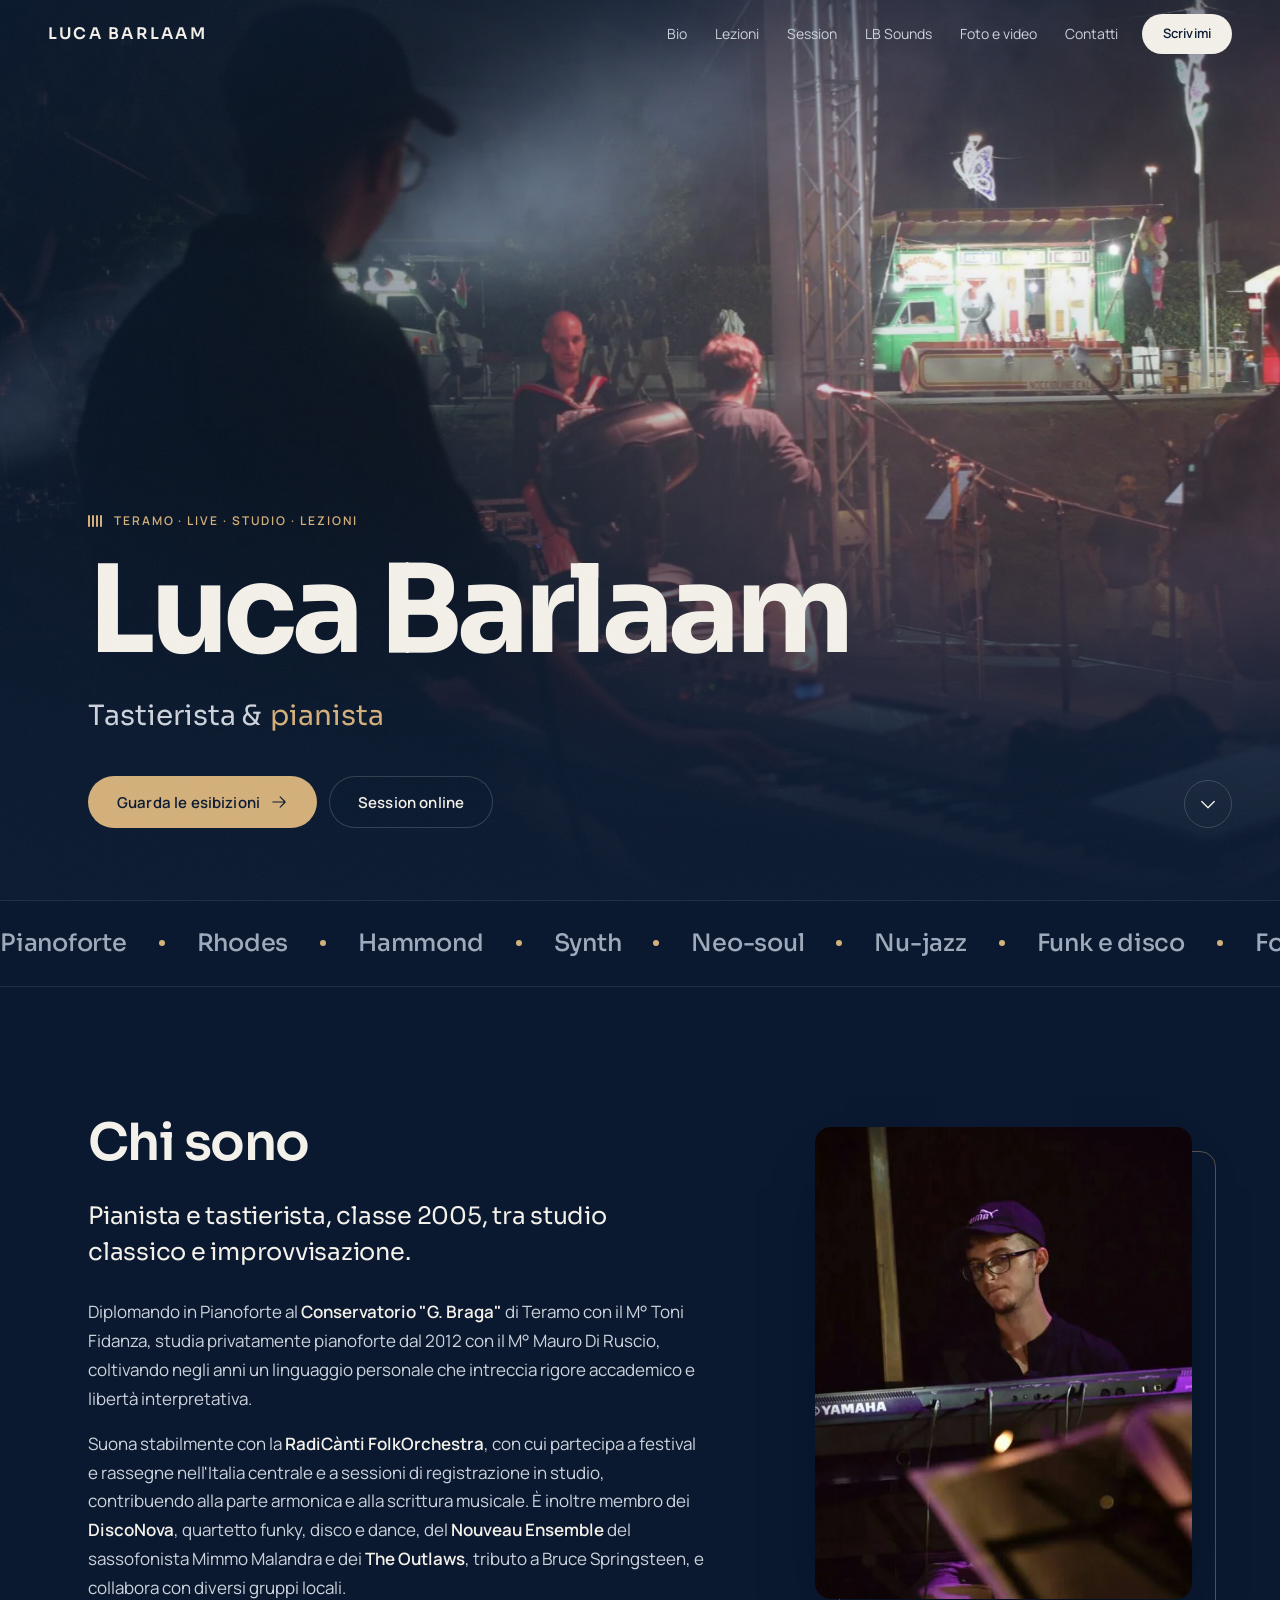
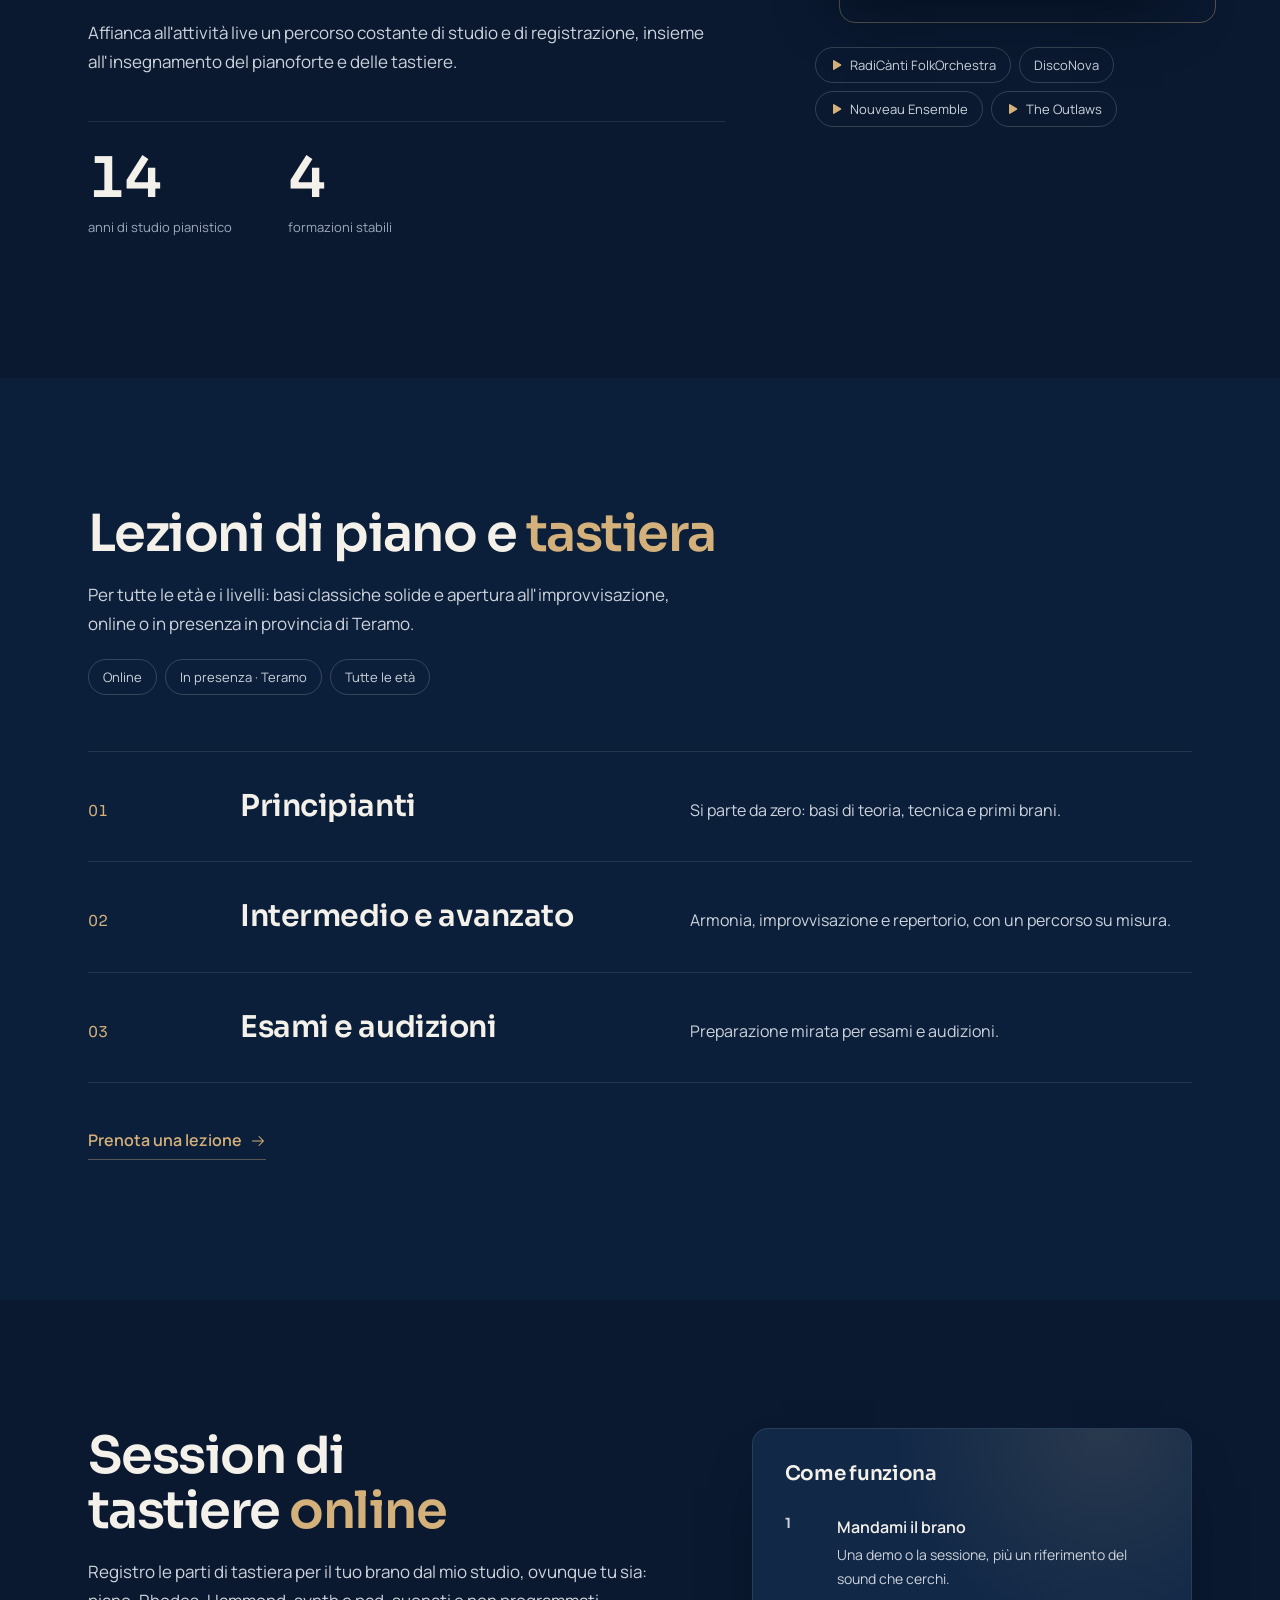
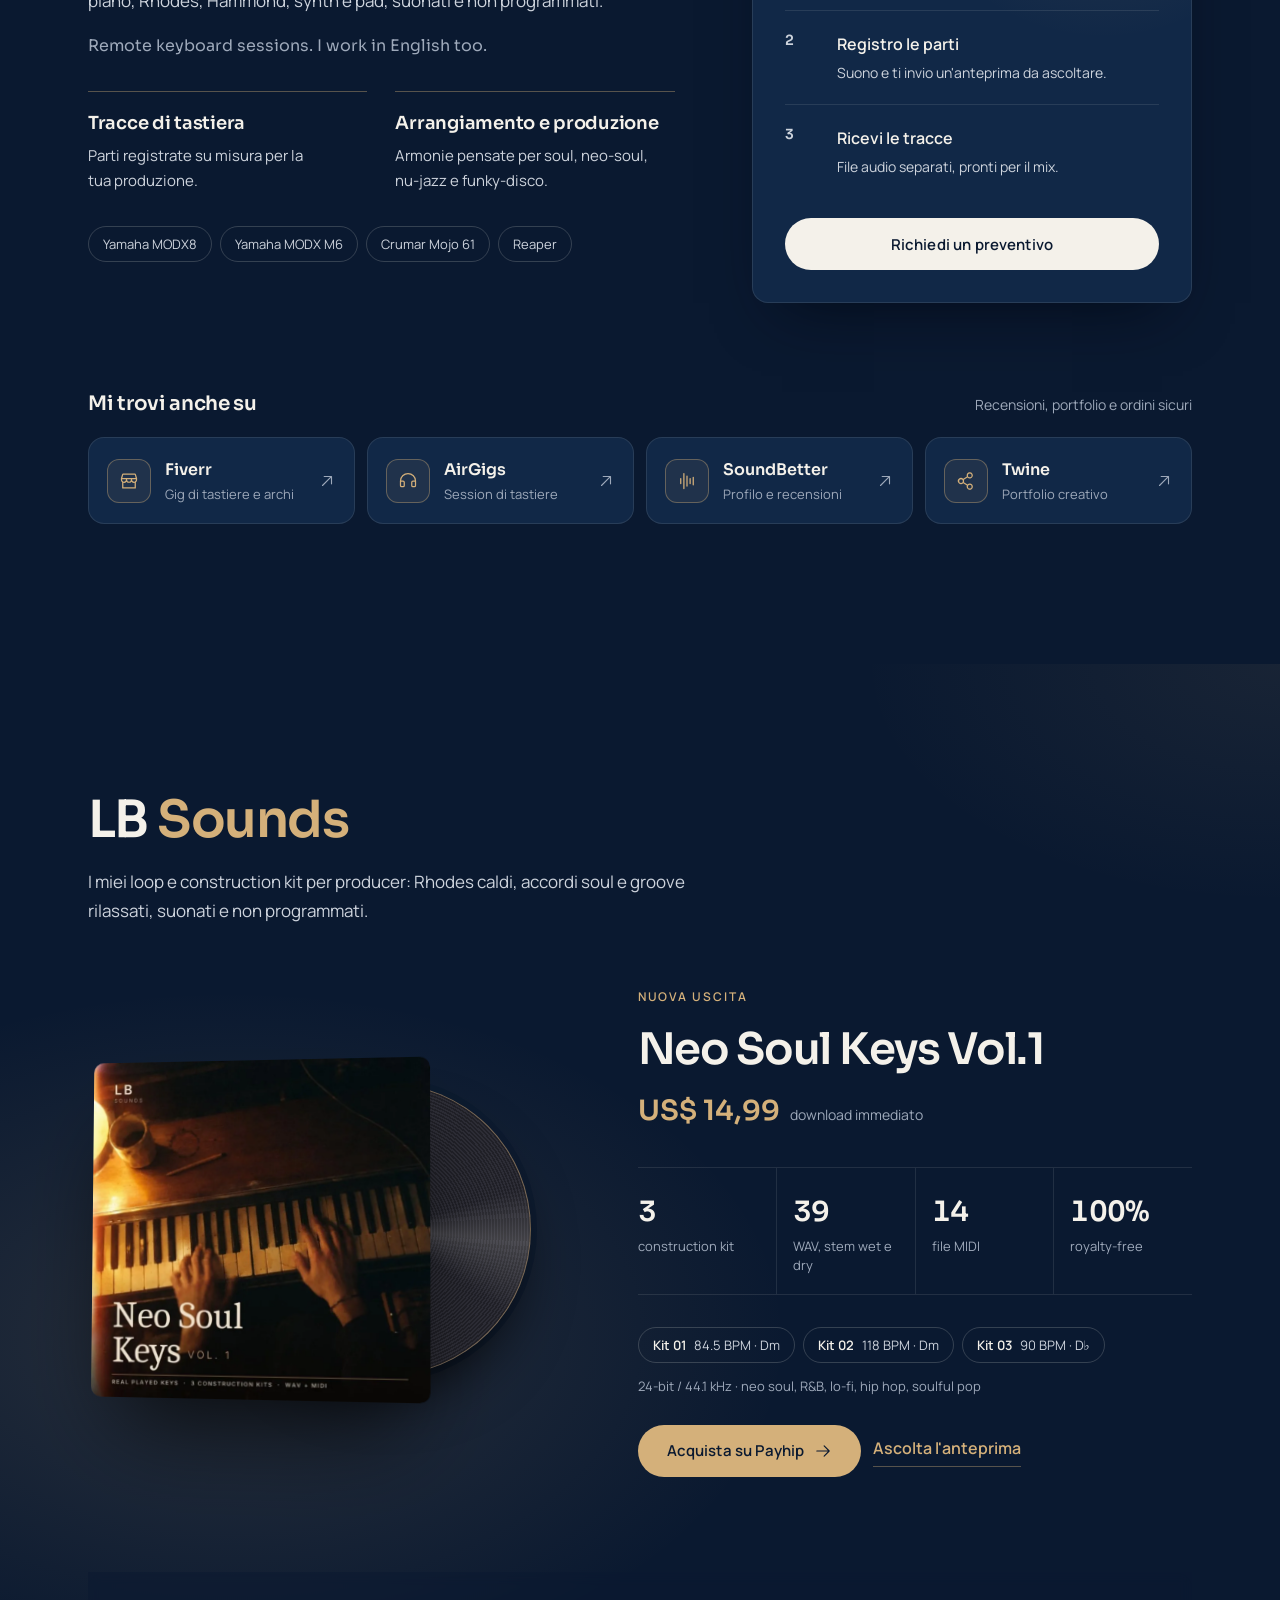
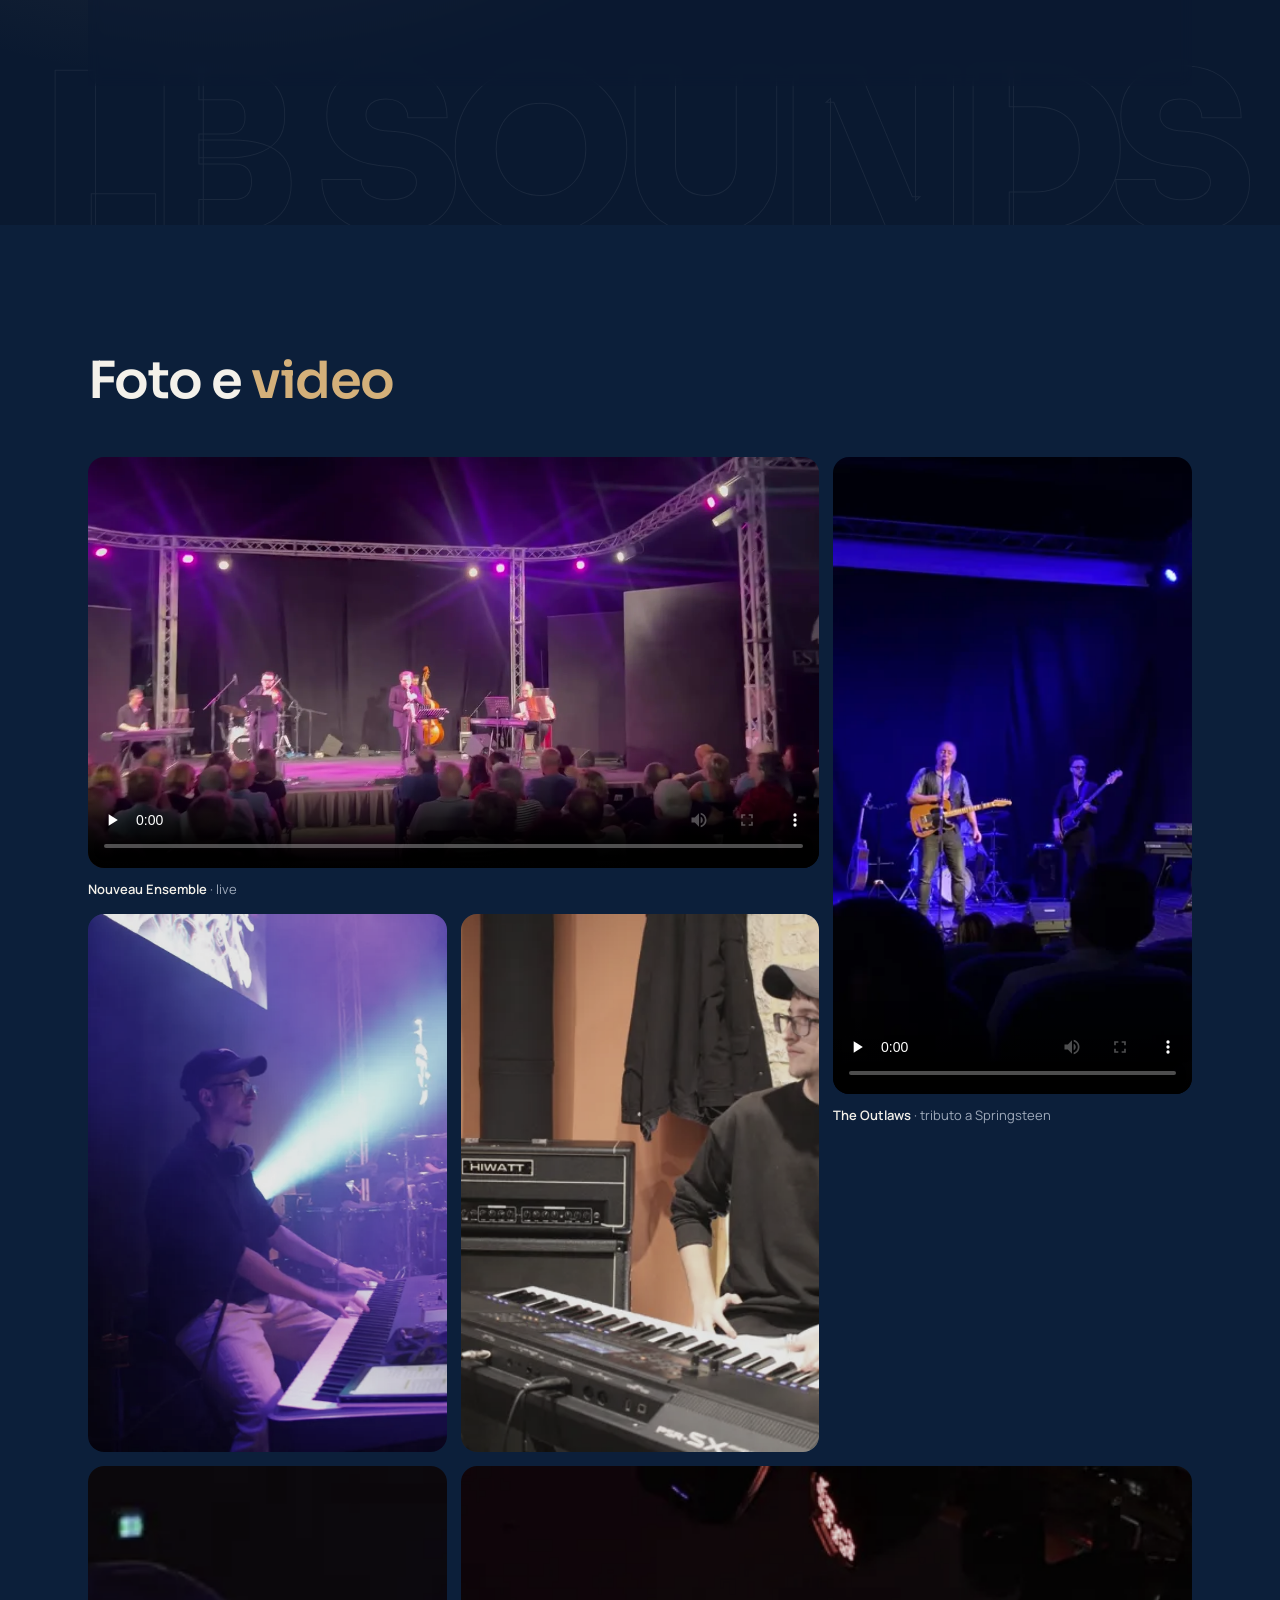
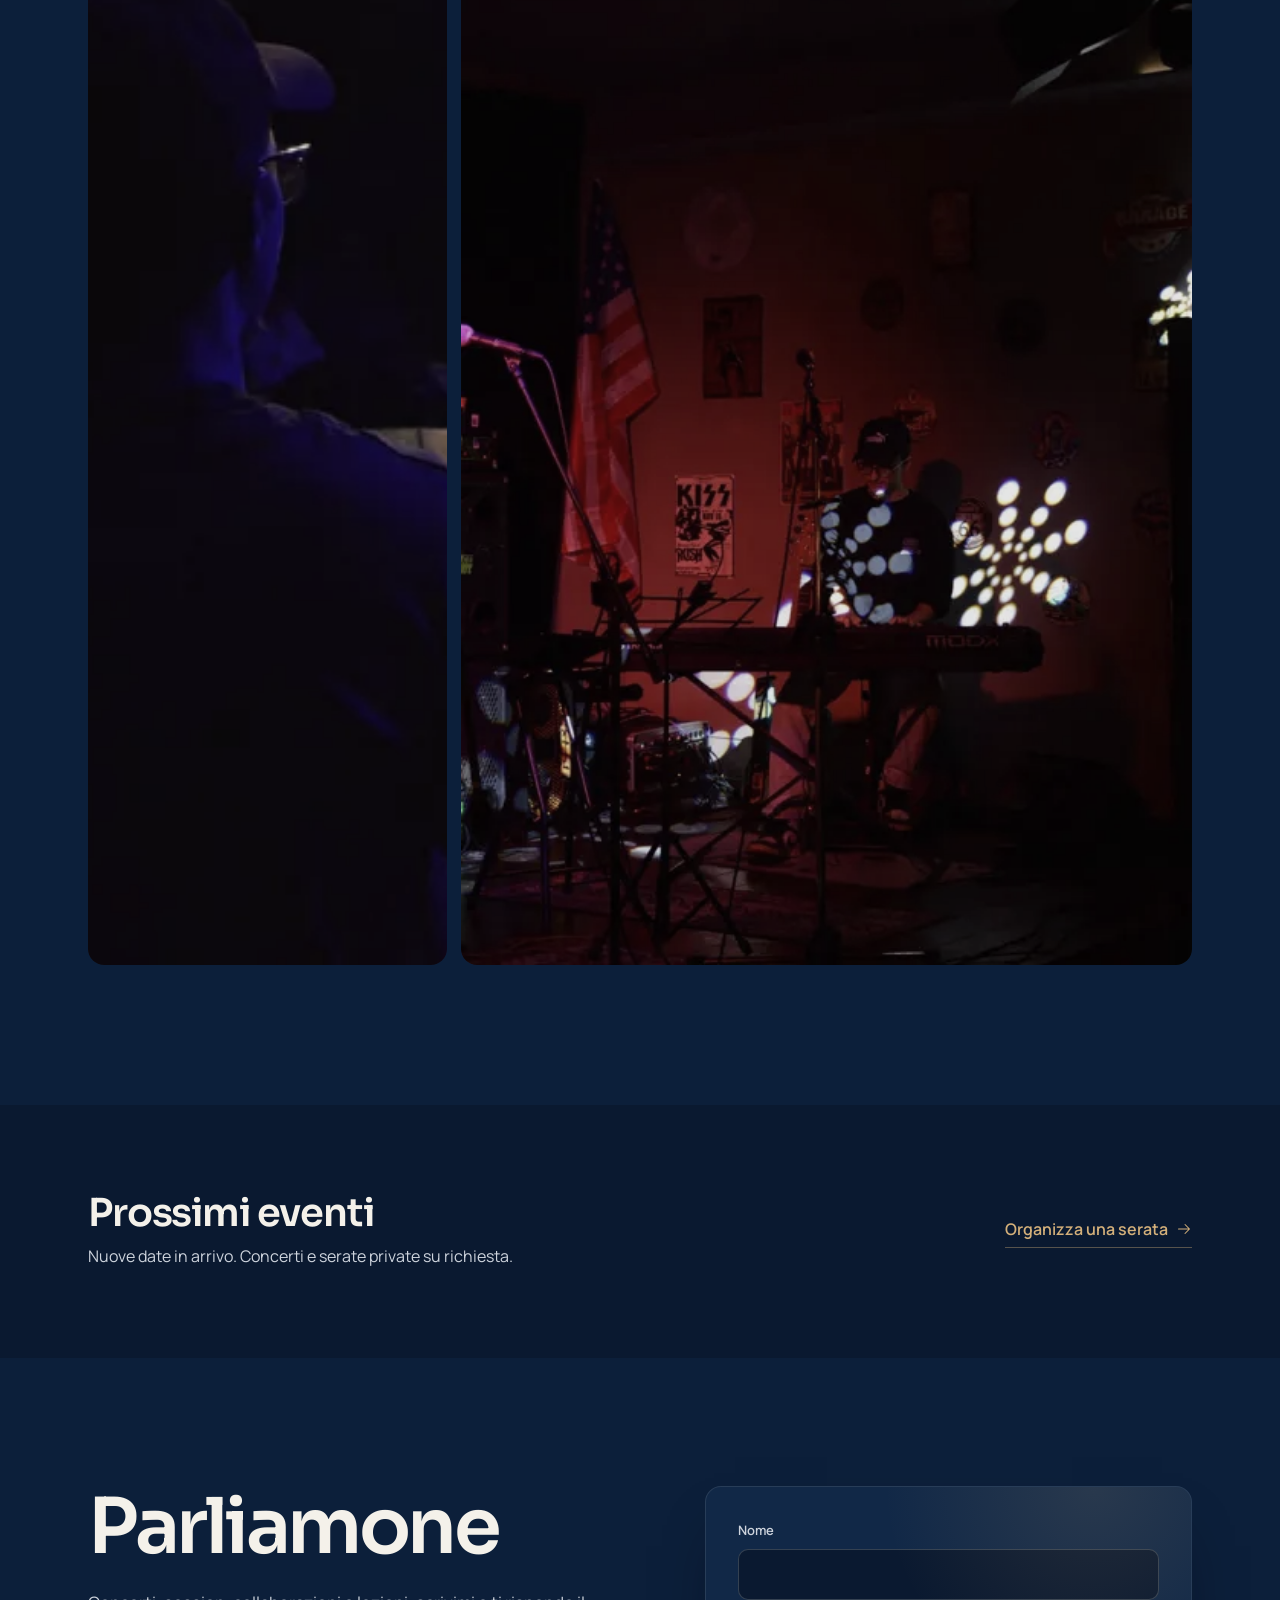
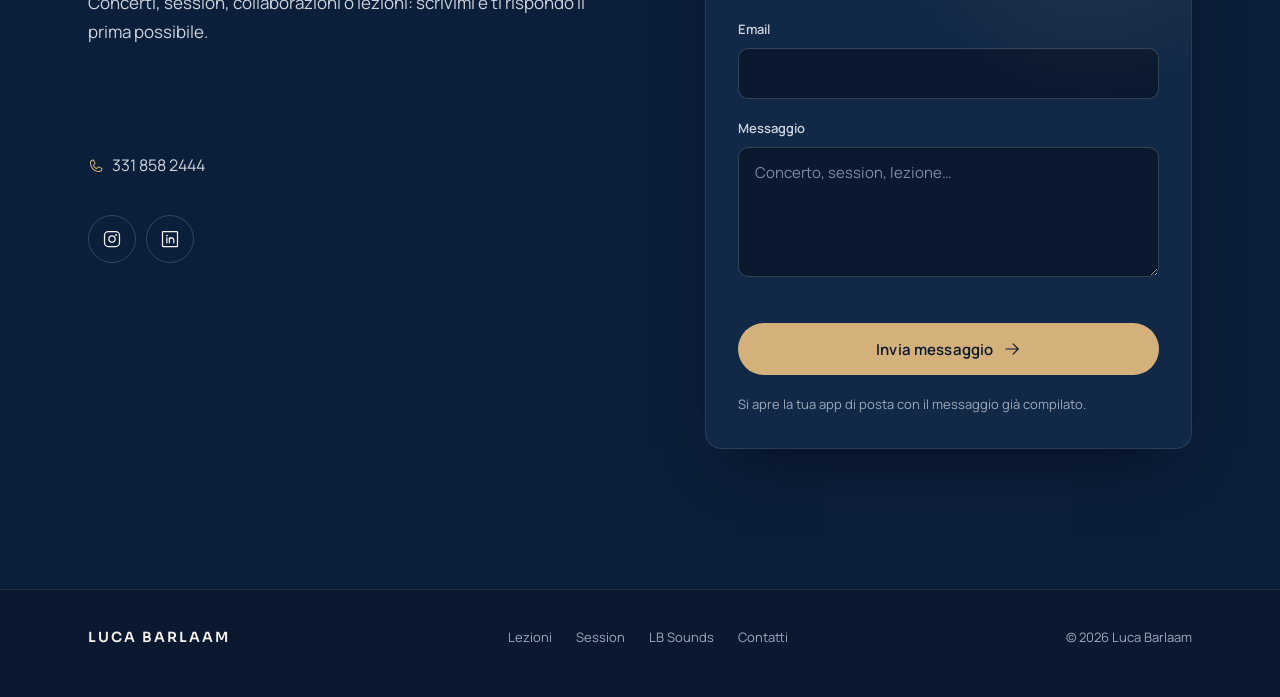
==== index.html @ 58addd54 "Sito personale: redesign, sezione LB Sounds, versione per GitHub Pages Co-Authored-By: Claude Opus 5" ====
<!doctype html>
<html lang="it">
<head>
<meta charset="utf-8">
<meta name="viewport" content="width=device-width,initial-scale=1,viewport-fit=cover">
<title>Luca Barlaam · Tastierista e pianista a Teramo</title>
<meta name="description" content="Luca Barlaam, pianista e tastierista di Teramo: concerti, session di tastiere online, lezioni di pianoforte e tastiera, loop e construction kit LB Sounds.">
<meta name="author" content="Luca Barlaam">
<meta property="og:type" content="website">
<meta property="og:locale" content="it_IT">
<meta property="og:title" content="Luca Barlaam · Tastierista e pianista">
<meta property="og:description" content="Live, studio, session online e lezioni di pianoforte. Teramo, Abruzzo.">
<meta property="og:image" content="assets/img/hero.jpg">
<meta name="twitter:card" content="summary_large_image">
<meta name="theme-color" content="#0A1930">
<link rel="icon" href="assets/favicon.svg" type="image/svg+xml">
<link rel="preload" href="assets/fonts/sora.woff2" as="font" type="font/woff2" crossorigin>
<link rel="preload" href="assets/fonts/manrope.woff2" as="font" type="font/woff2" crossorigin>
<link rel="preload" as="image" href="assets/img/hero-sm.webp" media="(max-width:640px)">
<link rel="preload" as="image" href="assets/img/hero.webp" media="(min-width:641px)">
<link rel="stylesheet" href="assets/style.css">
<script type="application/ld+json">
{"@context":"https://schema.org","@type":"Person","name":"Luca Barlaam","jobTitle":"Pianista e tastierista","image":"assets/img/ritratto.webp","email":"mailto:luca.barlaam5@gmail.com","telephone":"+39 331 858 2444",
"address":{"@type":"PostalAddress","addressLocality":"Teramo","addressRegion":"Abruzzo","addressCountry":"IT"},
"sameAs":["https://www.instagram.com/barlaam.luca/","https://www.linkedin.com/in/luca-barlaam-76335543a/","https://www.fiverr.com/lucabarlaam55","https://www.airgigs.com/user/lucabarlaam","https://soundbetter.com/profiles/729710-luca-barlaam","https://www.twine.net/LucaBarlaam","https://www.instagram.com/lbsoundsandproductions/","https://www.tiktok.com/@lb_soundsandproduction"]}
</script>
</head>
<body>
<svg width="0" height="0" style="position:absolute" aria-hidden="true"><symbol id="i-storefront" viewBox="0 0 256 256"><path d="M232,96a7.89,7.89,0,0,0-.3-2.2L217.35,43.6A16.07,16.07,0,0,0,202,32H54A16.07,16.07,0,0,0,38.65,43.6L24.31,93.8A7.89,7.89,0,0,0,24,96h0v16a40,40,0,0,0,16,32v72a8,8,0,0,0,8,8H208a8,8,0,0,0,8-8V144a40,40,0,0,0,16-32V96ZM54,48H202l11.42,40H42.61Zm50,56h48v8a24,24,0,0,1-48,0Zm-16,0v8a24,24,0,0,1-35.12,21.26,7.88,7.88,0,0,0-1.82-1.06A24,24,0,0,1,40,112v-8ZM200,208H56V151.2a40.57,40.57,0,0,0,8,.8,40,40,0,0,0,32-16,40,40,0,0,0,64,0,40,40,0,0,0,32,16,40.57,40.57,0,0,0,8-.8Zm4.93-75.8a8.08,8.08,0,0,0-1.8,1.05A24,24,0,0,1,168,112v-8h48v8A24,24,0,0,1,204.93,132.2Z"/></symbol><symbol id="i-headphones" viewBox="0 0 256 256"><path d="M201.89,54.66A103.43,103.43,0,0,0,128.79,24H128A104,104,0,0,0,24,128v56a24,24,0,0,0,24,24H64a24,24,0,0,0,24-24V144a24,24,0,0,0-24-24H40.36A88,88,0,0,1,128,40h.67a87.71,87.71,0,0,1,87,80H192a24,24,0,0,0-24,24v40a24,24,0,0,0,24,24h16a24,24,0,0,0,24-24V128A103.41,103.41,0,0,0,201.89,54.66ZM64,136a8,8,0,0,1,8,8v40a8,8,0,0,1-8,8H48a8,8,0,0,1-8-8V136Zm152,48a8,8,0,0,1-8,8H192a8,8,0,0,1-8-8V144a8,8,0,0,1,8-8h24Z"/></symbol><symbol id="i-waveform" viewBox="0 0 256 256"><path d="M56,96v64a8,8,0,0,1-16,0V96a8,8,0,0,1,16,0ZM88,24a8,8,0,0,0-8,8V224a8,8,0,0,0,16,0V32A8,8,0,0,0,88,24Zm40,32a8,8,0,0,0-8,8V192a8,8,0,0,0,16,0V64A8,8,0,0,0,128,56Zm40,32a8,8,0,0,0-8,8v64a8,8,0,0,0,16,0V96A8,8,0,0,0,168,88Zm40-16a8,8,0,0,0-8,8v96a8,8,0,0,0,16,0V80A8,8,0,0,0,208,72Z"/></symbol><symbol id="i-share-network" viewBox="0 0 256 256"><path d="M176,160a39.89,39.89,0,0,0-28.62,12.09l-46.1-29.63a39.8,39.8,0,0,0,0-28.92l46.1-29.63a40,40,0,1,0-8.66-13.45l-46.1,29.63a40,40,0,1,0,0,55.82l46.1,29.63A40,40,0,1,0,176,160Zm0-128a24,24,0,1,1-24,24A24,24,0,0,1,176,32ZM64,152a24,24,0,1,1,24-24A24,24,0,0,1,64,152Zm112,72a24,24,0,1,1,24-24A24,24,0,0,1,176,224Z"/></symbol><symbol id="i-instagram" viewBox="0 0 256 256"><path d="M128,80a48,48,0,1,0,48,48A48.05,48.05,0,0,0,128,80Zm0,80a32,32,0,1,1,32-32A32,32,0,0,1,128,160ZM176,24H80A56.06,56.06,0,0,0,24,80v96a56.06,56.06,0,0,0,56,56h96a56.06,56.06,0,0,0,56-56V80A56.06,56.06,0,0,0,176,24Zm40,152a40,40,0,0,1-40,40H80a40,40,0,0,1-40-40V80A40,40,0,0,1,80,40h96a40,40,0,0,1,40,40ZM192,76a12,12,0,1,1-12-12A12,12,0,0,1,192,76Z"/></symbol><symbol id="i-tiktok" viewBox="0 0 256 256"><path d="M224,72a48.05,48.05,0,0,1-48-48,8,8,0,0,0-8-8H128a8,8,0,0,0-8,8V156a20,20,0,1,1-28.57-18.08A8,8,0,0,0,96,130.69V88a8,8,0,0,0-9.4-7.88C50.91,86.48,24,119.1,24,156a76,76,0,0,0,152,0V116.29A103.25,103.25,0,0,0,224,128a8,8,0,0,0,8-8V80A8,8,0,0,0,224,72Zm-8,39.64a87.19,87.19,0,0,1-43.33-16.15A8,8,0,0,0,160,102v54a60,60,0,0,1-120,0c0-25.9,16.64-49.13,40-57.6v27.67A36,36,0,1,0,136,156V32h24.5A64.14,64.14,0,0,0,216,87.5Z"/></symbol><symbol id="i-linkedin" viewBox="0 0 256 256"><path d="M216,24H40A16,16,0,0,0,24,40V216a16,16,0,0,0,16,16H216a16,16,0,0,0,16-16V40A16,16,0,0,0,216,24Zm0,192H40V40H216V216ZM96,112v64a8,8,0,0,1-16,0V112a8,8,0,0,1,16,0Zm88,28v36a8,8,0,0,1-16,0V140a20,20,0,0,0-40,0v36a8,8,0,0,1-16,0V112a8,8,0,0,1,15.79-1.78A36,36,0,0,1,184,140ZM100,84A12,12,0,1,1,88,72,12,12,0,0,1,100,84Z"/></symbol><symbol id="i-play" viewBox="0 0 256 256"><path d="M240,128a15.74,15.74,0,0,1-7.6,13.51L88.32,229.65a16,16,0,0,1-16.2.3A15.86,15.86,0,0,1,64,216.13V39.87a15.86,15.86,0,0,1,8.12-13.82,16,16,0,0,1,16.2.3L232.4,114.49A15.74,15.74,0,0,1,240,128Z"/></symbol><symbol id="i-caret-down" viewBox="0 0 256 256"><path d="M213.66,101.66l-80,80a8,8,0,0,1-11.32,0l-80-80A8,8,0,0,1,53.66,90.34L128,164.69l74.34-74.35a8,8,0,0,1,11.32,11.32Z"/></symbol><symbol id="i-arrow-up-right" viewBox="0 0 256 256"><path d="M200,64V168a8,8,0,0,1-16,0V83.31L69.66,197.66a8,8,0,0,1-11.32-11.32L172.69,72H88a8,8,0,0,1,0-16H192A8,8,0,0,1,200,64Z"/></symbol><symbol id="i-arrow-right" viewBox="0 0 256 256"><path d="M221.66,133.66l-72,72a8,8,0,0,1-11.32-11.32L196.69,136H40a8,8,0,0,1,0-16H196.69L138.34,61.66a8,8,0,0,1,11.32-11.32l72,72A8,8,0,0,1,221.66,133.66Z"/></symbol><symbol id="i-x" viewBox="0 0 256 256"><path d="M205.66,194.34a8,8,0,0,1-11.32,11.32L128,139.31,61.66,205.66a8,8,0,0,1-11.32-11.32L116.69,128,50.34,61.66A8,8,0,0,1,61.66,50.34L128,116.69l66.34-66.35a8,8,0,0,1,11.32,11.32L139.31,128Z"/></symbol><symbol id="i-phone" viewBox="0 0 256 256"><path d="M222.37,158.46l-47.11-21.11-.13-.06a16,16,0,0,0-15.17,1.4,8.12,8.12,0,0,0-.75.56L134.87,160c-15.42-7.49-31.34-23.29-38.83-38.51l20.78-24.71c.2-.25.39-.5.57-.77a16,16,0,0,0,1.32-15.06l0-.12L97.54,33.64a16,16,0,0,0-16.62-9.52A56.26,56.26,0,0,0,32,80c0,79.4,64.6,144,144,144a56.26,56.26,0,0,0,55.88-48.92A16,16,0,0,0,222.37,158.46ZM176,208A128.14,128.14,0,0,1,48,80,40.2,40.2,0,0,1,82.87,40a.61.61,0,0,0,0,.12l21,47L83.2,111.86a6.13,6.13,0,0,0-.57.77,16,16,0,0,0-1,15.7c9.06,18.53,27.73,37.06,46.46,46.11a16,16,0,0,0,15.75-1.14,8.44,8.44,0,0,0,.74-.56L168.89,152l47,21.05h0s.08,0,.11,0A40.21,40.21,0,0,1,176,208Z"/></symbol></svg>
<a class="skip" href="#main">Vai al contenuto</a>

<header class="nav">
  <a href="#home" class="brand">LUCA BARLAAM</a>
  <nav class="nav-links" aria-label="Sezioni">
    <a class="navlink" href="#bio">Bio</a>
    <a class="navlink" href="#lezioni">Lezioni</a>
    <a class="navlink" href="#session">Session</a>
    <a class="navlink" href="#lbsounds">LB Sounds</a>
    <a class="navlink" href="#video">Foto e video</a>
    <a class="navlink" href="#contatti">Contatti</a>
  </nav>
  <a class="btn btn-light btn-sm" href="#contatti">Scrivimi</a>
  <div class="progress" aria-hidden="true"></div>
</header>

<main id="main">
<section id="home" class="hero" aria-label="Presentazione">
  <div class="hero-bg" role="img" aria-label="Luca Barlaam alle tastiere sul palco"></div>
  <div class="hero-inner">
    <div class="label fade-up" style="animation-delay:.1s"><span class="eq" aria-hidden="true"><i></i><i></i><i></i><i></i></span>Teramo · Live · Studio · Lezioni</div>
    <h1>Luca Barlaam</h1>
    <p class="role fade-up" style="animation-delay:.9s"><span>Tastierista &amp;</span><span class="word" data-words='["pianista","producer","session player","insegnante"]'>pianista</span></p>
    <div class="hero-btns fade-up" style="animation-delay:1.1s">
      <a class="btn btn-gold" href="#video">Guarda le esibizioni <svg class="ic" aria-hidden="true"><use href="#i-arrow-right"/></svg></a>
      <a class="btn btn-ghost" href="#session">Session online</a>
    </div>
  </div>
  <a href="#bio" class="scroll-cue" aria-label="Scorri alla biografia"><svg class="ic" aria-hidden="true"><use href="#i-caret-down"/></svg></a>
</section>

<div class="marquee" aria-hidden="true"><div class="marquee-track">
  <span>Pianoforte</span><span>Rhodes</span><span>Hammond</span><span>Synth</span><span>Neo-soul</span><span>Nu-jazz</span><span>Funk e disco</span><span>Folk</span><span>Live</span><span>Studio</span>
  <span>Pianoforte</span><span>Rhodes</span><span>Hammond</span><span>Synth</span><span>Neo-soul</span><span>Nu-jazz</span><span>Funk e disco</span><span>Folk</span><span>Live</span><span>Studio</span>
</div></div>

<section id="bio">
  <div class="wrap bio">
    <div>
      <h2 class="reveal">Chi sono</h2>
      <p class="bio-quote reveal">Pianista e tastierista, classe 2005, tra studio classico e improvvisazione.</p>
      <p class="lead reveal">Diplomando in Pianoforte al <strong>Conservatorio "G. Braga"</strong> di Teramo con il M° Toni Fidanza, studia privatamente pianoforte dal 2012 con il M° Mauro Di Ruscio, coltivando negli anni un linguaggio personale che intreccia rigore accademico e libertà interpretativa.</p>
      <p class="lead reveal">Suona stabilmente con la <strong>RadiCànti FolkOrchestra</strong>, con cui partecipa a festival e rassegne nell'Italia centrale e a sessioni di registrazione in studio, contribuendo alla parte armonica e alla scrittura musicale. È inoltre membro dei <strong>DiscoNova</strong>, quartetto funky, disco e dance, del <strong>Nouveau Ensemble</strong> del sassofonista Mimmo Malandra e dei <strong>The Outlaws</strong>, tributo a Bruce Springsteen, e collabora con diversi gruppi locali.</p>
      <p class="lead reveal">Affianca all'attività live un percorso costante di studio e di registrazione, insieme all'insegnamento del pianoforte e delle tastiere.</p>
      <div class="stats reveal">
        <div><div class="stat-num" data-count="14">14</div><div class="stat-label">anni di studio pianistico</div></div>
        <div><div class="stat-num" data-count="4">4</div><div class="stat-label">formazioni stabili</div></div>
      </div>
    </div>
    <div>
      <div class="portrait-wrap reveal zoom"><div class="portrait"><img loading="lazy" src="assets/img/ritratto.webp" alt="Luca Barlaam, pianista e tastierista di Teramo, ritratto alla tastiera Yamaha" width="666" height="999"></div></div>
      <div class="bands reveal" style="--d:.15s">
        <a class="chip" href="https://youtu.be/ISTFkZX7iXk" target="_blank" rel="noopener" aria-label="RadiCànti FolkOrchestra: videoclip di Addije Amore su YouTube"><svg class="ic" aria-hidden="true"><use href="#i-play"/></svg>RadiCànti FolkOrchestra</a>
        <span class="chip">DiscoNova</span>
        <a class="chip" href="#video"><svg class="ic" aria-hidden="true"><use href="#i-play"/></svg>Nouveau Ensemble</a>
        <a class="chip" href="#video"><svg class="ic" aria-hidden="true"><use href="#i-play"/></svg>The Outlaws</a>
      </div>
    </div>
  </div>
</section>

<section id="lezioni" class="tone-2">
  <div class="wrap">
    <div class="lessons-head">
      <h2 class="reveal">Lezioni di piano e <em>tastiera</em></h2>
      <p class="lead reveal">Per tutte le età e i livelli: basi classiche solide e apertura all'improvvisazione, online o in presenza in provincia di Teramo.</p>
      <div class="chips reveal"><span class="chip">Online</span><span class="chip">In presenza · Teramo</span><span class="chip">Tutte le età</span></div>
    </div>
    <div class="rows">
      <div class="row reveal"><span class="row-num">01</span><h3>Principianti</h3><p>Si parte da zero: basi di teoria, tecnica e primi brani.</p></div>
      <div class="row reveal" style="--d:.08s"><span class="row-num">02</span><h3>Intermedio e avanzato</h3><p>Armonia, improvvisazione e repertorio, con un percorso su misura.</p></div>
      <div class="row reveal" style="--d:.16s"><span class="row-num">03</span><h3>Esami e audizioni</h3><p>Preparazione mirata per esami e audizioni.</p></div>
    </div>
    <div class="lessons-cta reveal"><a class="textlink" href="#contatti">Prenota una lezione <svg class="ic" aria-hidden="true"><use href="#i-arrow-right"/></svg></a></div>
  </div>
</section>

<section id="session">
  <div class="wrap">
    <div class="session">
      <div>
        <h2 class="reveal">Session di tastiere <em>online</em></h2>
        <p class="lead reveal">Registro le parti di tastiera per il tuo brano dal mio studio, ovunque tu sia: piano, Rhodes, Hammond, synth e pad, suonati e non programmati.</p>
        <p class="en reveal">Remote keyboard sessions. I work in English too.</p>
        <div class="skills">
          <div class="reveal"><h3>Tracce di tastiera</h3><p>Parti registrate su misura per la tua produzione.</p></div>
          <div class="reveal" style="--d:.1s"><h3>Arrangiamento e produzione</h3><p>Armonie pensate per soul, neo-soul, nu-jazz e funky-disco.</p></div>
        </div>
        <div class="chips reveal"><span class="chip">Yamaha MODX8</span><span class="chip">Yamaha MODX M6</span><span class="chip">Crumar Mojo 61</span><span class="chip">Reaper</span></div>
      </div>
      <div class="panel reveal" style="--d:.12s">
        <h3>Come funziona</h3>
        <div class="step"><span class="step-num">1</span><div><b>Mandami il brano</b><span>Una demo o la sessione, più un riferimento del sound che cerchi.</span></div></div>
        <div class="step"><span class="step-num">2</span><div><b>Registro le parti</b><span>Suono e ti invio un'anteprima da ascoltare.</span></div></div>
        <div class="step"><span class="step-num">3</span><div><b>Ricevi le tracce</b><span>File audio separati, pronti per il mix.</span></div></div>
        <a class="btn btn-light" href="#contatti">Richiedi un preventivo</a>
      </div>
    </div>
    <div class="platforms-head"><h3>Mi trovi anche su</h3><span class="muted" style="font-size:14px">Recensioni, portfolio e ordini sicuri</span></div>
    <div class="platforms">
      <a class="platform reveal" href="https://www.fiverr.com/lucabarlaam55" target="_blank" rel="noopener"><span class="platform-icon"><svg class="ic" aria-hidden="true"><use href="#i-storefront"/></svg></span><span><span class="platform-name">Fiverr</span><span class="platform-sub">Gig di tastiere e archi</span></span><svg class="ic go" aria-hidden="true"><use href="#i-arrow-up-right"/></svg></a>
      <a class="platform reveal" style="--d:.06s" href="https://www.airgigs.com/user/lucabarlaam" target="_blank" rel="noopener"><span class="platform-icon"><svg class="ic" aria-hidden="true"><use href="#i-headphones"/></svg></span><span><span class="platform-name">AirGigs</span><span class="platform-sub">Session di tastiere</span></span><svg class="ic go" aria-hidden="true"><use href="#i-arrow-up-right"/></svg></a>
      <a class="platform reveal" style="--d:.12s" href="https://soundbetter.com/profiles/729710-luca-barlaam" target="_blank" rel="noopener"><span class="platform-icon"><svg class="ic" aria-hidden="true"><use href="#i-waveform"/></svg></span><span><span class="platform-name">SoundBetter</span><span class="platform-sub">Profilo e recensioni</span></span><svg class="ic go" aria-hidden="true"><use href="#i-arrow-up-right"/></svg></a>
      <a class="platform reveal" style="--d:.18s" href="https://www.twine.net/LucaBarlaam" target="_blank" rel="noopener"><span class="platform-icon"><svg class="ic" aria-hidden="true"><use href="#i-share-network"/></svg></span><span><span class="platform-name">Twine</span><span class="platform-sub">Portfolio creativo</span></span><svg class="ic go" aria-hidden="true"><use href="#i-arrow-up-right"/></svg></a>
    </div>
  </div>
</section>

<section id="lbsounds" class="lbs">
  <div class="lbs-word" aria-hidden="true">LB SOUNDS</div>
  <div class="wrap" style="position:relative">
    <h2 class="reveal">LB <em>Sounds</em></h2>
    <p class="lead reveal" style="margin-top:20px">I miei loop e construction kit per producer: Rhodes caldi, accordi soul e groove rilassati, suonati e non programmati.</p>
    <div class="product">
      <div class="cover-wrap reveal zoom">
        <div class="vinyl" aria-hidden="true"></div>
        <a class="cover" href="https://payhip.com/b/2KjFE" target="_blank" rel="noopener" aria-label="LB - Neo Soul Keys Vol.1 su Payhip"><img src="assets/img/neo-soul-keys-vol1.webp" width="900" height="900" alt="Copertina di LB - Neo Soul Keys Vol.1: mani su un pianoforte a luce calda" loading="lazy" decoding="async"></a>
      </div>
      <div class="reveal" style="--d:.15s">
        <span class="label">Nuova uscita</span>
        <h3>Neo Soul Keys Vol.1</h3>
        <div class="price">US$ 14,99 <small>download immediato</small></div>
        <div class="facts">
          <div><b>3</b><span>construction kit</span></div>
          <div><b>39</b><span>WAV, stem wet e dry</span></div>
          <div><b>14</b><span>file MIDI</span></div>
          <div><b>100%</b><span>royalty-free</span></div>
        </div>
        <div class="kits"><span class="chip"><b>Kit 01</b> 84.5 BPM · Dm</span><span class="chip"><b>Kit 02</b> 118 BPM · Dm</span><span class="chip"><b>Kit 03</b> 90 BPM · D♭</span></div>
        <p class="fine">24-bit / 44.1 kHz · neo soul, R&amp;B, lo-fi, hip hop, soulful pop</p>
        <div class="hero-btns">
          <a class="btn btn-gold" href="https://payhip.com/b/2KjFE" target="_blank" rel="noopener">Acquista su Payhip <svg class="ic" aria-hidden="true"><use href="#i-arrow-right"/></svg></a>
          <a class="textlink" style="align-self:center" href="https://payhip.com/b/2KjFE" target="_blank" rel="noopener">Ascolta l'anteprima</a>
        </div>
      </div>
    </div>
    <div class="coming reveal">
      <div><h3>In arrivo: sound pack per Yamaha MODX</h3><p>Nuovi loop, beat e suoni. Seguimi per non perdere le uscite.</p></div>
      <div class="socials">
        <a class="social" href="https://www.instagram.com/lbsoundsandproductions/" target="_blank" rel="noopener" aria-label="LB Sounds su Instagram"><svg class="ic" aria-hidden="true"><use href="#i-instagram"/></svg></a>
        <a class="social" href="https://www.tiktok.com/@lb_soundsandproduction" target="_blank" rel="noopener" aria-label="LB Sounds su TikTok"><svg class="ic" aria-hidden="true"><use href="#i-tiktok"/></svg></a>
      </div>
    </div>
  </div>
</section>

<section id="video" class="tone-2 media">
  <div class="wrap">
    <h2 class="reveal">Foto e <em>video</em></h2>
    <div class="mosaic">
      <figure class="video-card m-video reveal"><video controls playsinline preload="none" poster="assets/img/poster-nouveau.webp" style="aspect-ratio:16/9" aria-label="Luca Barlaam alle tastiere con il Nouveau Ensemble, live"><source src="assets/video/nouveau-ensemble.mp4" type="video/mp4"></video><figcaption><strong>Nouveau Ensemble</strong> · live</figcaption></figure>
      <figure class="video-card m-vert reveal" style="--d:.1s"><video controls playsinline preload="none" poster="assets/img/poster-outlaws.webp" aria-label="Luca Barlaam con The Outlaws, tributo a Bruce Springsteen, live"><source src="assets/video/the-outlaws.mp4" type="video/mp4"></video><figcaption><strong>The Outlaws</strong> · tributo a Springsteen</figcaption></figure>
      <div class="m-photo reveal zoom"><button class="gallery-item" aria-label="Ingrandisci: concerto live"><img loading="lazy" decoding="async" src="assets/img/live-1-sm.webp" data-full="assets/img/live-1.webp" alt="Luca Barlaam alle tastiere durante un concerto live"></button></div>
      <div class="m-photo reveal zoom" style="--d:.08s"><button class="gallery-item" aria-label="Ingrandisci: sala prove"><img loading="lazy" decoding="async" src="assets/img/sala-prove-sm.webp" data-full="assets/img/sala-prove.webp" alt="Luca Barlaam, tastierista, in sala prove"></button></div>
      <div class="m-photo reveal zoom"><button class="gallery-item" aria-label="Ingrandisci: sul palco"><img loading="lazy" decoding="async" src="assets/img/live-2-sm.webp" data-full="assets/img/live-2.webp" alt="Luca Barlaam sul palco alle tastiere, visto dal pubblico"></button></div>
      <div class="m-photo wide reveal zoom" style="--d:.08s"><button class="gallery-item" aria-label="Ingrandisci: concerto all'aperto"><img loading="lazy" decoding="async" src="assets/img/live-aperto-sm.webp" data-full="assets/img/live-aperto.webp" alt="Luca Barlaam alle tastiere durante un concerto all'aperto" style="object-position:center 30%"></button></div>
    </div>
  </div>
</section>

<section id="eventi">
  <div class="wrap events">
    <div class="reveal"><h2>Prossimi eventi</h2><p>Nuove date in arrivo. Concerti e serate private su richiesta.</p></div>
    <a class="textlink reveal" href="#contatti">Organizza una serata <svg class="ic" aria-hidden="true"><use href="#i-arrow-right"/></svg></a>
  </div>
</section>

<section id="contatti" class="tone-2">
  <div class="wrap contact">
    <div>
      <h2 class="reveal">Parliamone</h2>
      <p class="lead reveal">Concerti, session, collaborazioni o lezioni: scrivimi e ti rispondo il prima possibile.</p>
      <a href="mailto:luca.barlaam5@gmail.com" class="mail reveal">luca.barlaam5@gmail.com</a><br>
      <a href="tel:+393318582444" class="tel"><svg class="ic" aria-hidden="true"><use href="#i-phone"/></svg>331 858 2444</a>
      <div class="socials">
        <a class="social" href="https://www.instagram.com/barlaam.luca/" target="_blank" rel="noopener" aria-label="Instagram di Luca Barlaam"><svg class="ic" aria-hidden="true"><use href="#i-instagram"/></svg></a>
        <a class="social" href="https://www.linkedin.com/in/luca-barlaam-76335543a/" target="_blank" rel="noopener" aria-label="LinkedIn di Luca Barlaam"><svg class="ic" aria-hidden="true"><use href="#i-linkedin"/></svg></a>
      </div>
    </div>
    <div class="panel reveal" style="--d:.12s">
      <form id="contact-form" novalidate>
        <div class="field"><label for="f-name">Nome</label><input id="f-name" name="nome" type="text" autocomplete="name" required><p class="err">Scrivi il tuo nome.</p></div>
        <div class="field"><label for="f-email">Email</label><input id="f-email" name="email" type="email" autocomplete="email" required><p class="err">Inserisci un'email valida.</p></div>
        <div class="field"><label for="f-msg">Messaggio</label><textarea id="f-msg" name="messaggio" rows="4" placeholder="Concerto, session, lezione…" required></textarea><p class="err">Scrivi due righe sul progetto.</p></div>
        <button type="submit" class="btn btn-gold">Invia messaggio <svg class="ic" aria-hidden="true"><use href="#i-arrow-right"/></svg></button>
        <p class="form-note">Si apre la tua app di posta con il messaggio già compilato.</p>
      </form>
    </div>
  </div>
</section>
</main>

<footer>
  <div class="wrap">
    <span class="brand" style="font-size:14px;color:var(--text)">LUCA BARLAAM</span>
    <nav aria-label="Link in fondo pagina"><a href="#lezioni">Lezioni</a><a href="#session">Session</a><a href="#lbsounds">LB Sounds</a><a href="#contatti">Contatti</a></nav>
    <span>© 2026 Luca Barlaam</span>
  </div>
</footer>

<div class="lightbox" role="dialog" aria-modal="true" aria-label="Foto ingrandita"><button type="button" aria-label="Chiudi"><svg class="ic" aria-hidden="true"><use href="#i-x"/></svg></button><img src="" alt=""></div>
<script src="assets/main.js"></script>
</body>
</html>
---- assets/style.css ----
/* Design read: portfolio di un musicista (band, producer, allievi), linguaggio notturno da jazz club,
   redesign "preserve": blu notte + un solo accento oro, Sora + Manrope. VARIANCE 7 / MOTION 6 / DENSITY 3. */

@font-face{font-family:'Sora';src:url(fonts/sora.woff2) format('woff2');font-weight:100 800;font-display:swap}
@font-face{font-family:'Manrope';src:url(fonts/manrope.woff2) format('woff2');font-weight:200 800;font-display:swap}

:root{
  --bg:#0A1930;--bg-2:#0C1F3A;--surface:#112847;--surface-2:#163257;
  --line:rgba(244,241,234,.10);--line-2:rgba(244,241,234,.18);
  --text:#F4F1EA;--text-2:#CDD3DC;--text-3:#9EA9BA;
  --gold:#D4B07A;--gold-2:#E4C99C;--gold-line:rgba(212,176,122,.38);--gold-wash:rgba(212,176,122,.08);
  --shadow:0 30px 60px -30px rgba(2,8,20,.85);
  --r-sm:10px;--r:16px;--ease:cubic-bezier(.16,1,.3,1);
  --z-nav:50;--z-overlay:90;--z-modal:100;
}
*{box-sizing:border-box}
html{scroll-behavior:smooth;-webkit-tap-highlight-color:transparent;background:var(--bg)}
body{margin:0;background:var(--bg);color:var(--text);font-family:'Manrope',system-ui,sans-serif;font-size:16px;line-height:1.7;overflow-x:hidden;-webkit-font-smoothing:antialiased}
img,video,svg{display:block;max-width:100%}
a{color:inherit;text-decoration:none}
h1,h2,h3{font-family:'Sora',system-ui,sans-serif;margin:0;text-wrap:balance}
h2{font-size:clamp(32px,4vw,52px);font-weight:600;letter-spacing:-.03em;line-height:1.08}
h2 em,h1 em{font-style:normal;color:var(--gold)}
h3{font-weight:600;letter-spacing:-.015em;line-height:1.25}
p{margin:0;text-wrap:pretty}
::selection{background:var(--gold);color:var(--bg)}
:focus-visible{outline:2px solid var(--gold);outline-offset:3px;border-radius:6px}
.ic{width:20px;height:20px;flex-shrink:0;fill:currentColor}
.skip{position:absolute;left:16px;top:-60px;z-index:200;background:var(--gold);color:var(--bg);padding:10px 16px;border-radius:999px;font-weight:600;transition:top .2s}
.skip:focus{top:12px}

/* grana leggera su tutto: toglie la piattezza del digitale */
body::after{content:"";position:fixed;inset:0;z-index:var(--z-overlay);pointer-events:none;opacity:.05;
  background-image:url("data:image/svg+xml,%3Csvg xmlns='http://www.w3.org/2000/svg' width='180' height='180'%3E%3Cfilter id='n'%3E%3CfeTurbulence type='fractalNoise' baseFrequency='.9' numOctaves='2' stitchTiles='stitch'/%3E%3C/filter%3E%3Crect width='100%25' height='100%25' filter='url(%23n)'/%3E%3C/svg%3E")}

.wrap{max-width:1200px;margin:0 auto;padding:clamp(80px,10vw,128px) clamp(20px,5vw,48px) clamp(88px,11vw,140px)}
.lead{color:var(--text-2);max-width:62ch;font-size:17px}
.muted{color:var(--text-3)}
.label{font-size:12px;font-weight:600;letter-spacing:.16em;text-transform:uppercase;color:var(--gold)}
section{position:relative;scroll-margin-top:64px}
.tone-2{background:var(--bg-2)}

/* ---------- nav ---------- */
.nav{position:fixed;inset:0 0 auto 0;z-index:var(--z-nav);height:68px;display:flex;align-items:center;gap:24px;padding:0 clamp(20px,5vw,48px);transition:background .35s,border-color .35s,height .35s var(--ease);border-bottom:1px solid transparent}
.nav.scrolled{background:rgba(10,25,48,.86);backdrop-filter:blur(14px) saturate(140%);-webkit-backdrop-filter:blur(14px) saturate(140%);border-color:var(--line);height:60px}
.brand{font-family:'Sora';font-weight:600;font-size:16px;letter-spacing:.14em;white-space:nowrap}
.nav-links{display:flex;gap:28px;margin-left:auto}
.navlink{position:relative;font-size:14px;color:var(--text-2);padding:6px 0;transition:color .2s}
.navlink::after{content:"";position:absolute;left:0;right:0;bottom:0;height:1px;background:var(--gold);transform:scaleX(0);transform-origin:right;transition:transform .45s var(--ease)}
.navlink:hover,.navlink.active{color:var(--text)}
.navlink:hover::after,.navlink.active::after{transform:scaleX(1);transform-origin:left}
.progress{position:absolute;left:0;right:0;bottom:-1px;height:2px;background:var(--gold);transform-origin:0 50%;transform:scaleX(0)}

/* ---------- buttons: pill per tutto ciò che si clicca, 16px per i contenitori ---------- */
.btn{position:relative;display:inline-flex;align-items:center;justify-content:center;gap:10px;height:52px;padding:0 28px;border-radius:999px;font:600 15px/1 'Manrope';letter-spacing:.01em;white-space:nowrap;cursor:pointer;border:1px solid transparent;overflow:hidden;transition:transform .5s var(--ease),translate .45s var(--ease),background .25s,border-color .25s,color .25s}
.btn .ic{width:18px;height:18px;transition:transform .4s var(--ease)}
.btn:hover .ic{transform:translateX(3px)}
.btn:active{transform:scale(.98)}
.btn-gold{background:var(--gold);color:var(--bg)} .btn-gold:hover{background:var(--gold-2)}
.btn-light{background:var(--text);color:var(--bg)} .btn-light:hover{background:#fff}
.btn-ghost{border-color:var(--line-2);color:var(--text);background:rgba(10,25,48,.25);backdrop-filter:blur(6px)} .btn-ghost:hover{border-color:var(--text)}
.btn-sm{height:40px;padding:0 20px;font-size:13px}
.textlink{display:inline-flex;align-items:center;gap:8px;font-weight:600;color:var(--gold);border-bottom:1px solid var(--gold-line);padding-bottom:4px;transition:border-color .3s,gap .3s var(--ease)}
.textlink:hover{border-color:var(--gold);gap:12px}
.textlink .ic{width:16px;height:16px}

/* ---------- hero ---------- */
.hero{position:relative;min-height:100dvh;max-height:1000px;display:grid;align-items:end;overflow:hidden;isolation:isolate}
.hero-bg{position:absolute;inset:-8% 0;z-index:-2;background:url(img/hero.webp) 30% 18%/cover no-repeat;will-change:transform;animation:heroIn 2.2s var(--ease) both}
@keyframes heroIn{from{transform:scale(1.12);filter:brightness(.4)}to{transform:scale(1.04);filter:none}}
.hero::before{content:"";position:absolute;inset:0;z-index:-1;background:
  linear-gradient(180deg,rgba(10,25,48,.55) 0%,rgba(10,25,48,0) 26%,rgba(10,25,48,.25) 52%,rgba(10,25,48,.92) 82%,var(--bg) 100%),
  linear-gradient(90deg,rgba(10,25,48,.75) 0%,rgba(10,25,48,0) 60%)}
.hero-inner{width:100%;max-width:1200px;margin:0 auto;padding:0 clamp(20px,5vw,48px) clamp(56px,8vh,96px)}
.hero .label{display:flex;align-items:center;gap:12px}
.hero h1{font-size:clamp(54px,9.5vw,128px);font-weight:700;line-height:.98;letter-spacing:-.045em;margin:20px 0 18px;padding-bottom:4px}
.hero h1 .w{display:inline-block;white-space:nowrap}
.hero h1 .char{display:inline-block;opacity:0;transform:translateY(70%);filter:blur(8px);animation:charIn 1s var(--ease) forwards}
@keyframes charIn{to{opacity:1;transform:none;filter:none}}
.role{font-family:'Sora';font-size:clamp(20px,2.3vw,28px);color:var(--text-2);display:flex;gap:.32em;flex-wrap:wrap;margin-bottom:36px}
.role .word{color:var(--gold);display:inline-block;min-width:7.4em;transition:opacity .45s,transform .45s var(--ease),filter .45s}
.role .word.out{opacity:0;transform:translateY(-12px);filter:blur(4px)}
.hero-btns{display:flex;gap:12px;flex-wrap:wrap}
.fade-up{opacity:0;animation:fadeUp 1.1s var(--ease) forwards}
@keyframes fadeUp{from{opacity:0;transform:translateY(24px)}to{opacity:1;transform:none}}
.eq{display:inline-flex;align-items:flex-end;gap:2px;height:12px}
.eq i{display:block;width:2px;height:100%;background:var(--gold);border-radius:1px;transform-origin:50% 100%;animation:eq 1.1s ease-in-out infinite}
.eq i:nth-child(2){animation-delay:-.35s}.eq i:nth-child(3){animation-delay:-.7s}.eq i:nth-child(4){animation-delay:-.2s}
@keyframes eq{0%,100%{transform:scaleY(.3)}50%{transform:scaleY(1)}}
.scroll-cue{position:absolute;right:clamp(20px,5vw,48px);bottom:clamp(56px,8vh,96px);width:48px;height:48px;border-radius:999px;border:1px solid var(--line-2);display:grid;place-items:center;color:var(--text);transition:border-color .3s}
.scroll-cue:hover{border-color:var(--gold)}
.scroll-cue .ic{animation:bob 2.4s ease-in-out infinite}
@keyframes bob{0%,100%{transform:translateY(-2px)}50%{transform:translateY(4px)}}

/* ---------- marquee (unico della pagina) ---------- */
.marquee{border-block:1px solid var(--line);overflow:hidden;white-space:nowrap;padding:22px 0;font-family:'Sora';font-size:clamp(18px,2vw,24px);font-weight:500;letter-spacing:-.01em;color:var(--text-3)}
.marquee-track{display:inline-flex;animation:marquee 40s linear infinite}
.marquee span{display:inline-flex;align-items:center;gap:32px;padding-right:32px}
.marquee span::after{content:"";width:6px;height:6px;border-radius:50%;background:var(--gold)}
.marquee:hover .marquee-track{animation-play-state:paused}
@keyframes marquee{to{transform:translateX(-50%)}}

/* ---------- bio: testo + ritratto con cornice sfalsata ---------- */
.bio{display:grid;grid-template-columns:minmax(0,1.35fr) minmax(280px,.8fr);gap:clamp(48px,7vw,104px);align-items:start}
.bio h2{margin-bottom:28px}
.bio-quote{font-family:'Sora';font-size:clamp(20px,2vw,24px);line-height:1.5;letter-spacing:-.01em;margin-bottom:28px;max-width:30ch}
.bio .lead{margin-bottom:16px}
.bio strong{color:var(--text);font-weight:600}
.stats{display:flex;gap:56px;margin-top:44px;padding-top:28px;border-top:1px solid var(--line)}
.stat-num{font-family:'Sora';font-size:56px;font-weight:600;line-height:1;letter-spacing:-.04em;font-variant-numeric:tabular-nums}
.stat-label{font-size:13px;color:var(--text-3);margin-top:10px}
.portrait-wrap{position:relative;margin-top:12px}
.portrait-wrap::before{content:"";position:absolute;inset:24px -24px -24px 24px;border:1px solid var(--gold-line);border-radius:var(--r);transition:inset .7s var(--ease)}
.portrait-wrap:hover::before{inset:12px -12px -12px 12px}
.portrait{position:relative;border-radius:var(--r);overflow:hidden;aspect-ratio:4/5;box-shadow:var(--shadow)}
.portrait img{width:100%;height:100%;object-fit:cover;object-position:center 22%;transition:transform 1.2s var(--ease)}
.portrait-wrap:hover img{transform:scale(1.05)}
.bands{display:flex;flex-wrap:wrap;gap:8px;margin-top:48px}
.chip{display:inline-flex;align-items:center;gap:8px;height:36px;padding:0 14px;border-radius:999px;border:1px solid var(--line-2);font-size:13px;color:var(--text-2);transition:border-color .25s,color .25s,background .25s}
a.chip:hover{border-color:var(--gold);color:var(--text);background:var(--gold-wash)}
.chip .ic{width:12px;height:12px;color:var(--gold)}

/* ---------- lezioni: righe numerate a tutta larghezza ---------- */
.lessons-head{display:grid;gap:20px;max-width:760px;margin-bottom:56px}
.chips{display:flex;flex-wrap:wrap;gap:8px}
.rows{border-top:1px solid var(--line)}
.row{display:grid;grid-template-columns:120px minmax(0,1fr) minmax(0,1.2fr);gap:32px;align-items:baseline;padding:36px 0;border-bottom:1px solid var(--line);transition:padding .5s var(--ease),background .4s}
.row-num{font-family:'Sora';font-size:15px;color:var(--gold);font-variant-numeric:tabular-nums}
.row h3{font-size:clamp(22px,2.4vw,30px)}
.row p{color:var(--text-2)}
.row:hover{padding-left:16px;background:linear-gradient(90deg,var(--gold-wash),transparent 60%)}
.lessons-cta{margin-top:44px}

/* ---------- session ---------- */
.session{display:grid;grid-template-columns:minmax(0,1.2fr) minmax(300px,.9fr);gap:clamp(40px,6vw,88px);align-items:start}
.session h2{margin-bottom:20px}
.session .en{font-family:'Sora';color:var(--text-3);margin:16px 0 32px}
.skills{display:grid;grid-template-columns:1fr 1fr;gap:28px;margin-bottom:32px}
.skills h3{font-size:18px;margin-bottom:8px}
.skills p{color:var(--text-2);font-size:15px}
.skills>div{padding-top:20px;border-top:1px solid var(--gold-line)}
.panel{position:relative;background:var(--surface);border:1px solid var(--line);border-radius:var(--r);padding:32px;box-shadow:var(--shadow);overflow:hidden}
.panel::before{content:"";position:absolute;inset:0;background:radial-gradient(420px circle at var(--mx,80%) var(--my,0%),rgba(212,176,122,.12),transparent 50%);pointer-events:none}
.panel h3{font-size:20px;margin-bottom:8px}
.step{display:grid;grid-template-columns:40px 1fr;gap:12px;padding:20px 0;border-top:1px solid var(--line)}
.step:first-of-type{border-top:0}
.step-num{font-family:'Sora';font-size:24px;font-weight:600;color:var(--gold);line-height:1.1}
.step b{display:block;font-weight:600}
.step span{display:block;font-size:14px;color:var(--text-2);margin-top:2px}
.panel .btn{margin-top:20px;width:100%}
.platforms-head{display:flex;justify-content:space-between;align-items:baseline;gap:12px;flex-wrap:wrap;margin:88px 0 20px}
.platforms-head h3{font-size:20px}
.platforms{display:grid;grid-template-columns:repeat(4,minmax(0,1fr));gap:12px}
.platform{display:flex;align-items:center;gap:14px;padding:18px;border-radius:var(--r);background:var(--surface);border:1px solid var(--line);transition:border-color .3s,transform .5s var(--ease),background .3s}
.platform:hover{border-color:var(--gold-line);background:var(--surface-2);transform:translateY(-4px)}
.platform-icon{width:44px;height:44px;border-radius:12px;background:var(--gold-wash);border:1px solid var(--gold-line);color:var(--gold);display:grid;place-items:center;transition:transform .5s var(--ease)}
.platform:hover .platform-icon{transform:rotate(-6deg)}
.platform-name{display:block;font-family:'Sora';font-weight:600}
.platform-sub{display:block;font-size:13px;color:var(--text-3)}
.platform .go{margin-left:auto;color:var(--text-3);width:18px;height:18px;transition:color .3s,transform .4s var(--ease)}
.platform:hover .go{color:var(--gold);transform:translate(3px,-3px)}

/* ---------- LB Sounds ---------- */
.lbs{background:radial-gradient(900px 560px at 18% 58%,rgba(212,176,122,.15),transparent 62%),radial-gradient(700px 400px at 100% 0%,rgba(212,176,122,.07),transparent 60%),var(--bg);overflow:hidden}
.lbs-word{position:absolute;left:50%;bottom:-.18em;transform:translateX(-50%);font-family:'Sora';font-weight:800;font-size:clamp(80px,17vw,250px);letter-spacing:-.06em;line-height:1;white-space:nowrap;color:transparent;-webkit-text-stroke:1px rgba(244,241,234,.07);pointer-events:none;user-select:none}
.product{display:grid;grid-template-columns:minmax(260px,460px) minmax(0,1fr);gap:clamp(40px,7vw,96px);align-items:center;margin-top:56px}
.cover-wrap{position:relative;margin-right:26%}
.vinyl{position:absolute;top:7%;right:-30%;width:86%;aspect-ratio:1;border-radius:50%;z-index:0;background:repeating-radial-gradient(circle,#202027 0 1.5px,#2d2d36 1.5px 3px);box-shadow:var(--shadow);transition:right .9s var(--ease);animation:spin 9s linear infinite}
.vinyl{border:1px solid rgba(212,176,122,.45);box-shadow:0 30px 60px -20px rgba(0,0,0,.9),0 0 0 6px rgba(10,25,48,.6)}
.vinyl::before{content:"";position:absolute;inset:0;border-radius:50%;background:conic-gradient(from 30deg,transparent 0 12%,rgba(244,241,234,.16) 18%,transparent 26% 62%,rgba(244,241,234,.12) 68%,transparent 76%)}
.vinyl::after{content:"";position:absolute;inset:36%;border-radius:50%;background:radial-gradient(circle,var(--bg) 0 7%,var(--gold) 8%)}
@keyframes spin{to{transform:rotate(360deg)}}
.cover-wrap:hover .vinyl{right:-42%}
.cover{position:relative;z-index:1;display:block;aspect-ratio:1;border-radius:var(--r-sm);overflow:hidden;background:var(--surface);box-shadow:0 50px 90px -30px rgba(0,0,0,.8);transform:perspective(1000px) rotateY(-7deg) rotateX(2deg);transition:transform .9s var(--ease)}
.cover:hover{transform:perspective(1000px) rotateY(0) scale(1.02)}
.cover img{width:100%;height:100%;object-fit:cover}
.product h3{font-size:clamp(30px,3.4vw,44px);letter-spacing:-.03em;margin:14px 0 10px}
.price{display:flex;align-items:baseline;gap:10px;font-family:'Sora';font-size:28px;font-weight:600;color:var(--gold)}
.price small{font:400 14px 'Manrope';color:var(--text-3)}
.facts{display:grid;grid-template-columns:repeat(4,minmax(0,1fr));margin:32px 0;border-block:1px solid var(--line)}
.facts div{padding:20px 0 20px 16px;border-left:1px solid var(--line)}
.facts div:first-child{border-left:0;padding-left:0}
.facts b{display:block;font-family:'Sora';font-size:28px;font-weight:600;letter-spacing:-.03em;font-variant-numeric:tabular-nums}
.facts span{font-size:13px;color:var(--text-3);line-height:1.4;display:block;margin-top:2px}
.kits{display:flex;flex-wrap:wrap;gap:8px;margin-bottom:12px}
.kits .chip b{color:var(--text);font-weight:600}
.product .fine{font-size:13px;color:var(--text-3);margin-bottom:28px}
.coming{display:flex;align-items:center;justify-content:space-between;gap:24px;flex-wrap:wrap;margin-top:96px;padding:28px 32px;border-radius:var(--r);border:1px dashed var(--gold-line);background:rgba(10,25,48,.5);backdrop-filter:blur(6px)}
.coming h3{font-size:20px}
.coming p{color:var(--text-2);font-size:15px;margin-top:4px}
.socials{display:flex;gap:10px}
.social{width:48px;height:48px;border-radius:999px;border:1px solid var(--line-2);display:grid;place-items:center;transition:border-color .3s,background .3s,transform .5s var(--ease)}
.social:hover{border-color:var(--gold);background:var(--gold-wash);transform:translateY(-3px)}

/* ---------- media: griglia a mosaico ---------- */
.media h2{margin-bottom:48px}
.mosaic{display:grid;grid-template-columns:repeat(12,minmax(0,1fr));gap:14px}
.mosaic figure{margin:0}
.m-video{grid-column:span 8}
.m-vert{grid-column:span 4;grid-row:span 2}
.m-photo{grid-column:span 4}
.m-photo.wide{grid-column:span 8}
.video-card video{width:100%;border-radius:var(--r);background:#000;object-fit:cover}
.video-card figcaption{margin-top:10px;font-size:13px;color:var(--text-3)}
.video-card figcaption strong{color:var(--text);font-weight:600}
.m-vert video{aspect-ratio:9/16;height:auto}
.gallery-item{position:relative;display:block;width:100%;height:100%;min-height:220px;padding:0;border:0;border-radius:var(--r);overflow:hidden;cursor:zoom-in;background:var(--surface)}
.gallery-item img{width:100%;height:100%;object-fit:cover;filter:saturate(.6) brightness(.9);transition:transform 1.2s var(--ease),filter .6s}
.gallery-item:hover img{transform:scale(1.06);filter:none}
.lightbox{position:fixed;inset:0;z-index:var(--z-modal);background:rgba(4,10,22,.94);display:grid;place-items:center;padding:24px;opacity:0;pointer-events:none;transition:opacity .35s}
.lightbox.open{opacity:1;pointer-events:auto}
.lightbox img{max-width:min(1200px,100%);max-height:86dvh;border-radius:var(--r-sm);transform:scale(.95);transition:transform .5s var(--ease)}
.lightbox.open img{transform:none}
.lightbox button{position:absolute;top:16px;right:16px;width:48px;height:48px;border-radius:999px;border:1px solid var(--line-2);background:transparent;color:var(--text);cursor:pointer;display:grid;place-items:center}

/* ---------- eventi: fascia compatta (stato vuoto curato) ---------- */
.events{display:flex;align-items:center;justify-content:space-between;gap:32px;flex-wrap:wrap;padding-block:clamp(56px,7vw,88px)}
.events h2{font-size:clamp(28px,3vw,40px)}
.events p{color:var(--text-2);margin-top:8px}

/* ---------- contatti ---------- */
.contact{display:grid;grid-template-columns:minmax(0,1fr) minmax(320px,.9fr);gap:clamp(40px,6vw,88px);align-items:start}
.contact h2{font-size:clamp(44px,6vw,80px);letter-spacing:-.045em;margin-bottom:20px}
.contact .lead{margin-bottom:36px}
.mail{display:inline-block;font-family:'Sora';font-size:clamp(20px,2.4vw,28px);letter-spacing:-.01em;padding-bottom:6px;background:linear-gradient(var(--gold),var(--gold)) 0 100%/0 1px no-repeat,linear-gradient(var(--line-2),var(--line-2)) 0 100%/100% 1px no-repeat;transition:background-size .6s var(--ease)}
.mail:hover{background-size:100% 1px,100% 1px}
.tel{display:inline-flex;align-items:center;gap:8px;color:var(--text-2);margin:16px 0 36px}
.tel .ic{width:16px;height:16px;color:var(--gold)}
form{display:grid;gap:18px}
.field label{display:block;font-size:13px;font-weight:600;color:var(--text-2);margin-bottom:8px}
input,textarea{width:100%;background:var(--bg);border:1px solid var(--line-2);border-radius:var(--r-sm);padding:14px 16px;color:var(--text);font:15px 'Manrope';transition:border-color .25s,box-shadow .25s}
input::placeholder,textarea::placeholder{color:#7F8BA0}
input:focus,textarea:focus{outline:none;border-color:var(--gold);box-shadow:0 0 0 3px rgba(212,176,122,.2)}
textarea{resize:vertical;min-height:130px}
.err{display:none;font-size:13px;color:#F2A38A;margin-top:6px}
.field.invalid input,.field.invalid textarea{border-color:#F2A38A}
.field.invalid .err{display:block}
.form-note{font-size:13px;color:var(--text-3)}

footer{border-top:1px solid var(--line)}
footer .wrap{padding-block:36px 48px;display:flex;justify-content:space-between;align-items:center;flex-wrap:wrap;gap:16px;font-size:13px;color:var(--text-3)}
footer nav{display:flex;gap:24px;flex-wrap:wrap}
footer a:hover{color:var(--text)}

/* ---------- comparsa allo scroll ---------- */
.js .reveal{opacity:0;transform:translateY(32px);transition:opacity 1s var(--ease),transform 1s var(--ease);transition-delay:var(--d,0s)}
.js .reveal.zoom{transform:scale(.95)}
.js .reveal.mask{opacity:1;transform:none;clip-path:inset(0 0 100% 0);transition:clip-path 1.2s var(--ease)}
.js .reveal.in{opacity:1;transform:none}
.js .reveal.mask.in{clip-path:inset(-20%)}

/* ---------- tablet ---------- */
@media (max-width:1024px){
  .nav-links{gap:20px}
  .platforms{grid-template-columns:1fr 1fr}
  .facts{grid-template-columns:1fr 1fr}
  .facts div:nth-child(3){border-left:0;padding-left:0}
  .facts div:nth-child(n+3){border-top:1px solid var(--line)}
}
@media (max-width:900px){
  .bio,.session,.contact,.product{grid-template-columns:1fr}
  .portrait-wrap{max-width:400px}
  .cover-wrap{max-width:360px;width:76%}
  .row{grid-template-columns:56px 1fr;gap:8px 16px}
  .row p{grid-column:2}
  .m-video,.m-photo.wide{grid-column:span 12}
  .m-vert{grid-column:span 6;grid-row:span 2}
  .m-photo{grid-column:span 6}
}
/* ---------- telefono ---------- */
@media (max-width:640px){
  body{font-size:15.5px}
  .nav{height:auto;min-height:60px;flex-wrap:wrap;row-gap:10px;padding:12px 16px 10px;background:rgba(10,25,48,.9);backdrop-filter:blur(14px);-webkit-backdrop-filter:blur(14px);border-color:var(--line)}
  .nav.scrolled{height:auto}
  .nav-links{order:3;width:calc(100% + 32px);margin:0 -16px;padding:0 16px 2px;overflow-x:auto;gap:8px;scrollbar-width:none;mask-image:linear-gradient(90deg,#000 85%,transparent)}
  .nav-links::-webkit-scrollbar{display:none}
  .navlink{flex-shrink:0;height:40px;display:flex;align-items:center;padding:0 16px;border:1px solid var(--line-2);border-radius:999px;font-size:13px}
  .navlink::after{display:none}
  .navlink.active{border-color:var(--gold);color:var(--gold)}
  .nav .btn{margin-left:auto}
  section{scroll-margin-top:112px}
  .hero{min-height:100svh;max-height:none}
  .hero-bg{background-image:url(img/hero-sm.webp);background-position:28% 20%}
  .hero::before{background:linear-gradient(180deg,rgba(10,25,48,.35) 0%,rgba(10,25,48,.1) 30%,rgba(10,25,48,.85) 64%,var(--bg) 100%)}
  .hero-inner{padding-bottom:40px}
  .hero h1{font-size:clamp(50px,15vw,68px)}
  .role{font-size:20px;margin-bottom:28px}
  .hero-btns{flex-direction:column}
  .hero-btns .btn{width:100%}
  .scroll-cue{display:none}
  .wrap{padding:72px 20px 84px}
  h2{font-size:34px}
  .lead{font-size:16px}
  .stats{gap:36px}
  .stat-num{font-size:44px}
  .portrait-wrap::before{inset:14px -12px -14px 12px}
  .skills{grid-template-columns:1fr;gap:20px}
  .panel{padding:24px}
  .platforms{grid-template-columns:1fr}
  .platforms-head{margin-top:64px}
  .row{padding:26px 0}
  .row:hover{padding-left:0}
  .cover-wrap{width:80%}
  .product .btn{width:100%}
  .coming{flex-direction:column;align-items:flex-start;padding:24px;margin-top:64px}
  .mosaic{gap:10px}
  .m-vert{grid-column:span 12;max-width:300px;justify-self:center;width:100%}
  .m-photo,.m-photo.wide{grid-column:span 6}
  .gallery-item{min-height:0;aspect-ratio:1}
  .contact h2{font-size:48px}
  .mail{word-break:break-all}
  form .btn{width:100%}
}
@media (min-width:1600px){.wrap,.hero-inner{max-width:1320px}}
@media (hover:none){.gallery-item img{filter:none}.platform:hover,.row:hover{transform:none}}
@media (prefers-reduced-transparency:reduce){.nav.scrolled,.btn-ghost,.coming{backdrop-filter:none;background:var(--bg)}}
@media (prefers-reduced-motion:reduce){
  *,*::before,*::after{animation:none!important;transition:none!important}
  .hero h1 .char,.fade-up,.js .reveal{opacity:1!important;transform:none!important;filter:none!important;clip-path:none!important}
  html{scroll-behavior:auto}
}
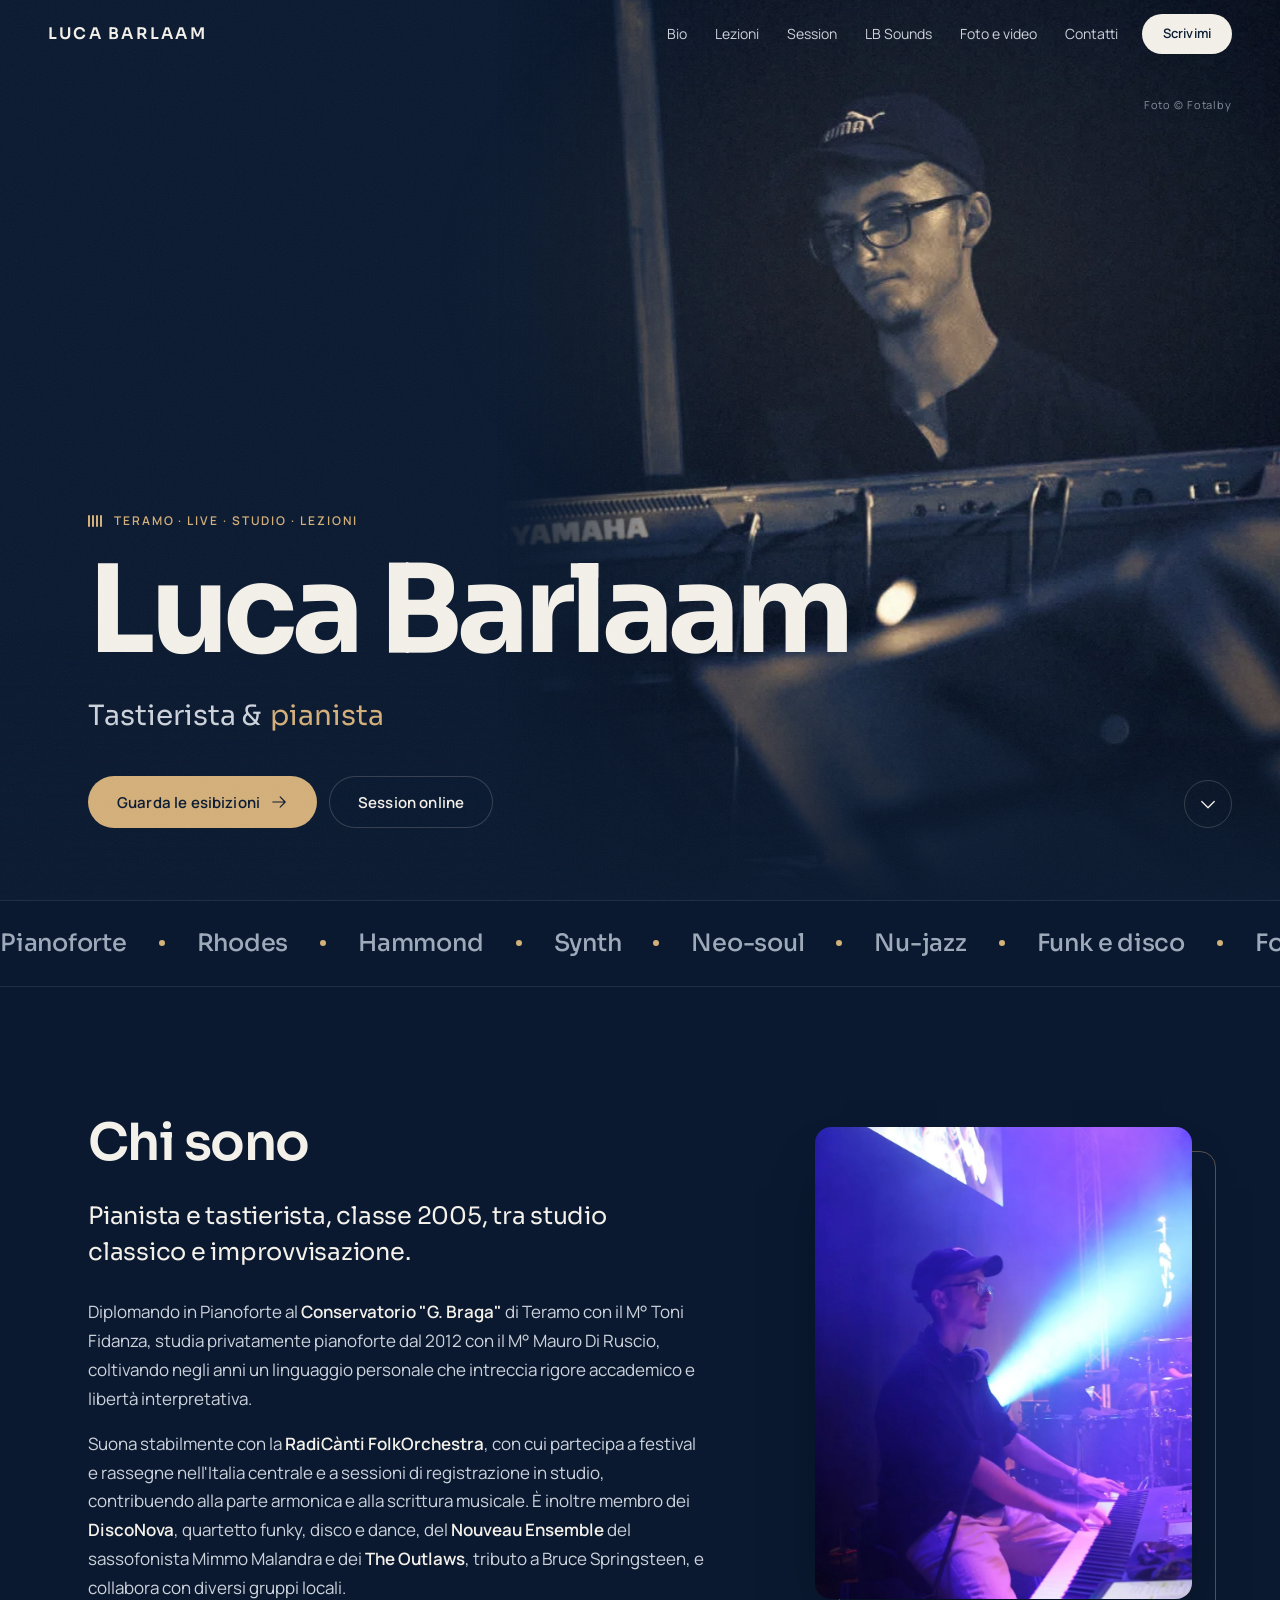
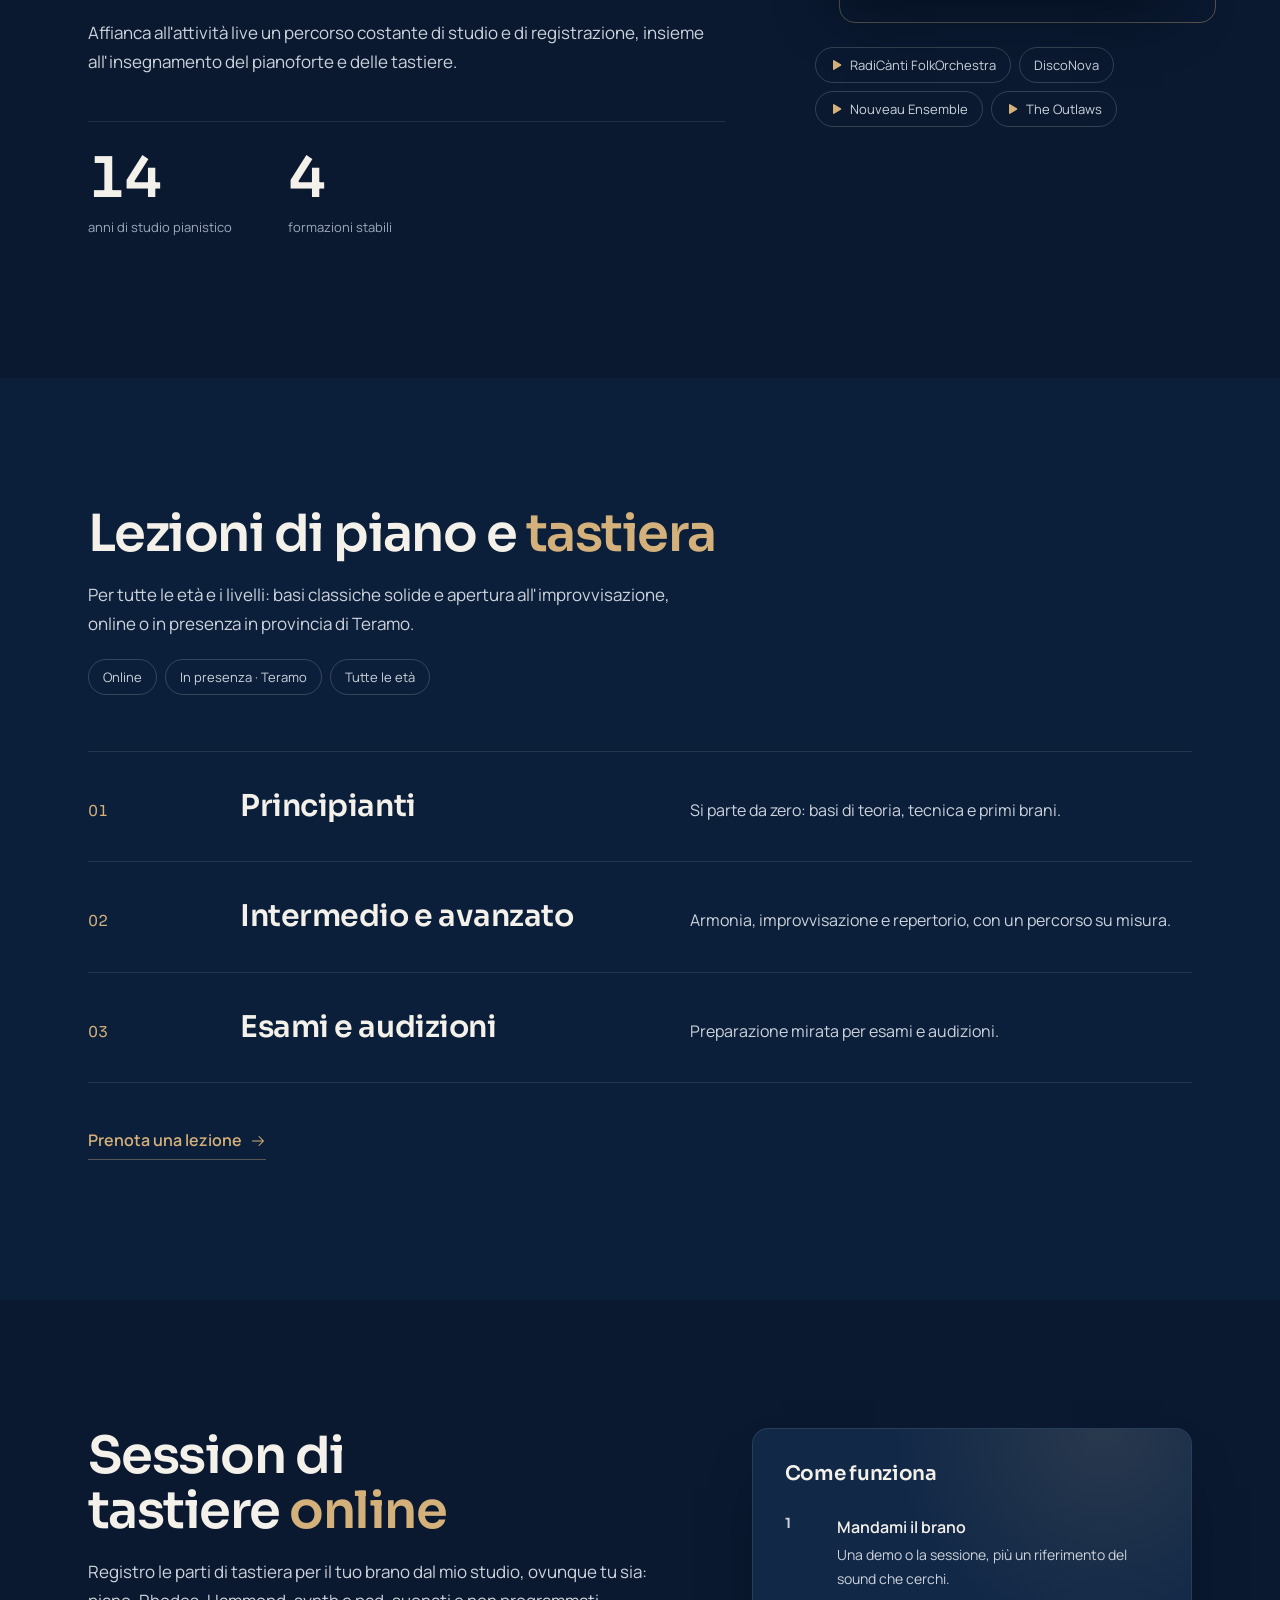
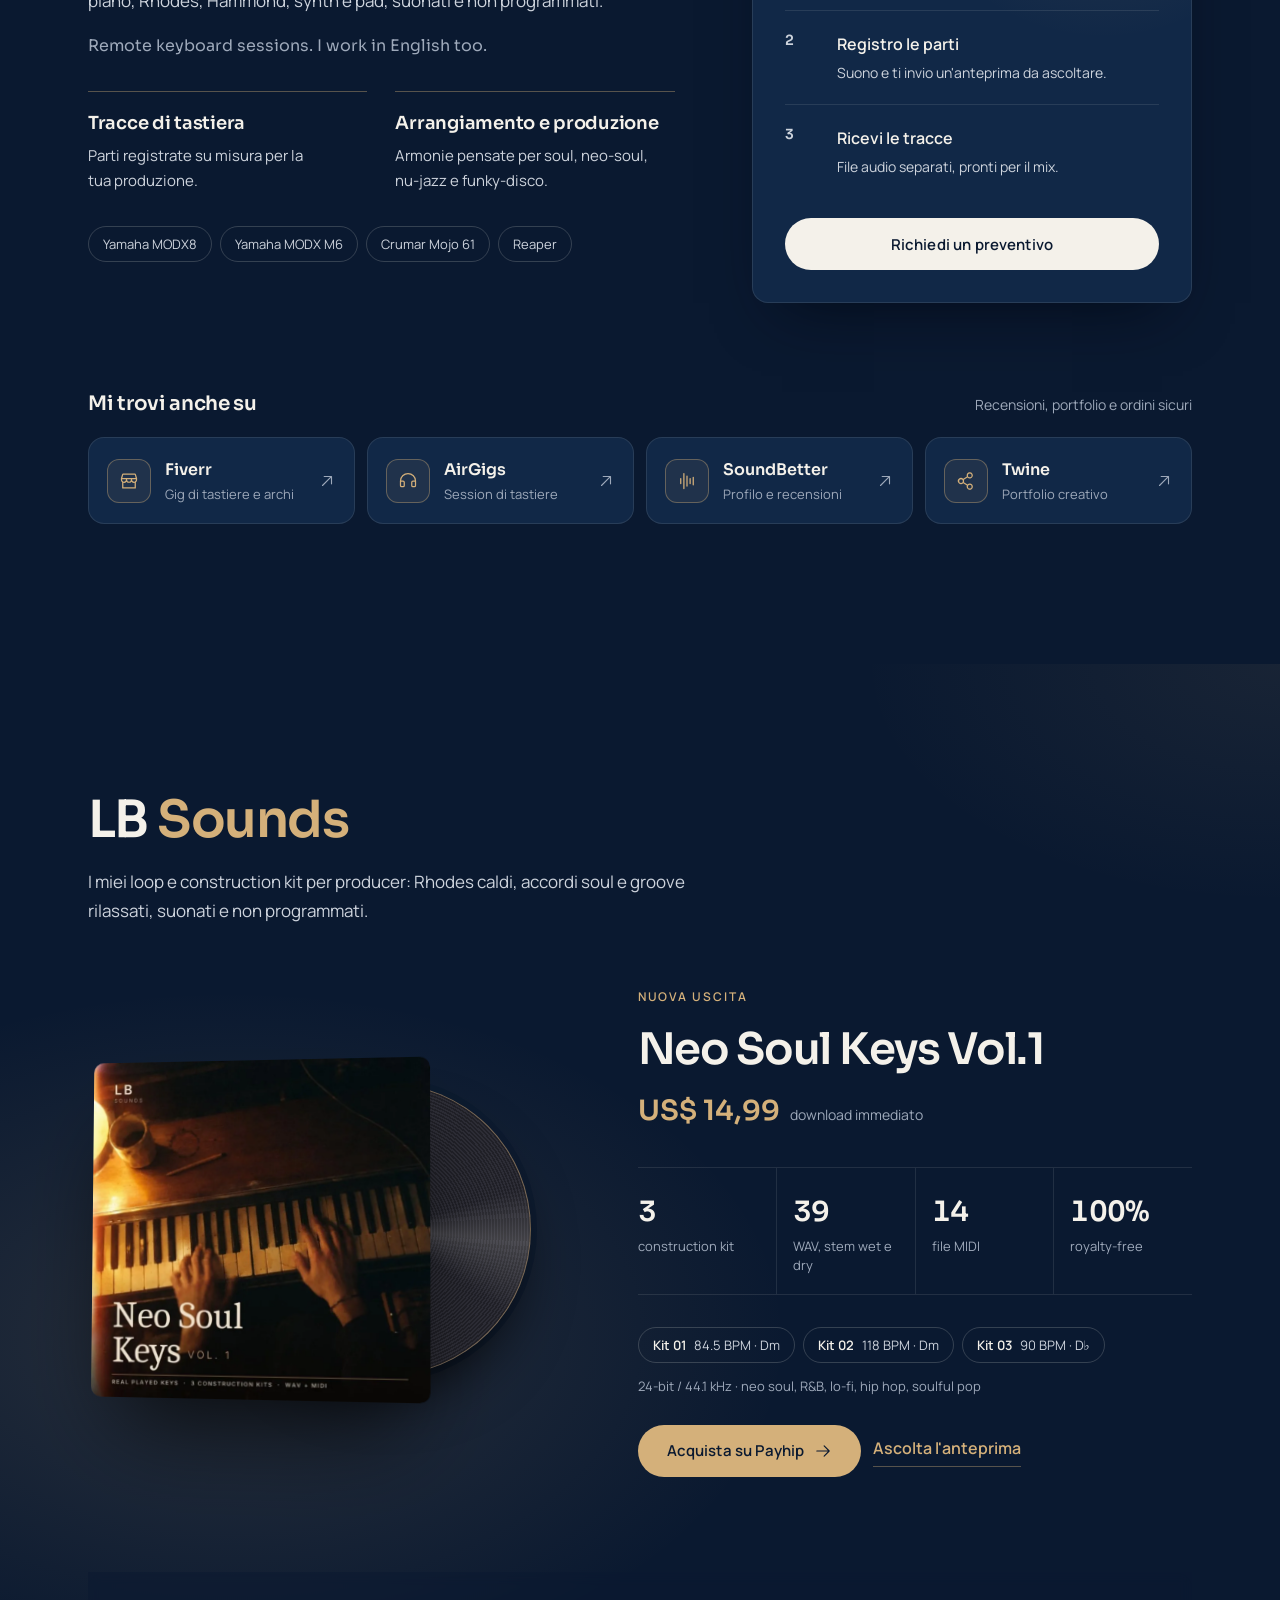
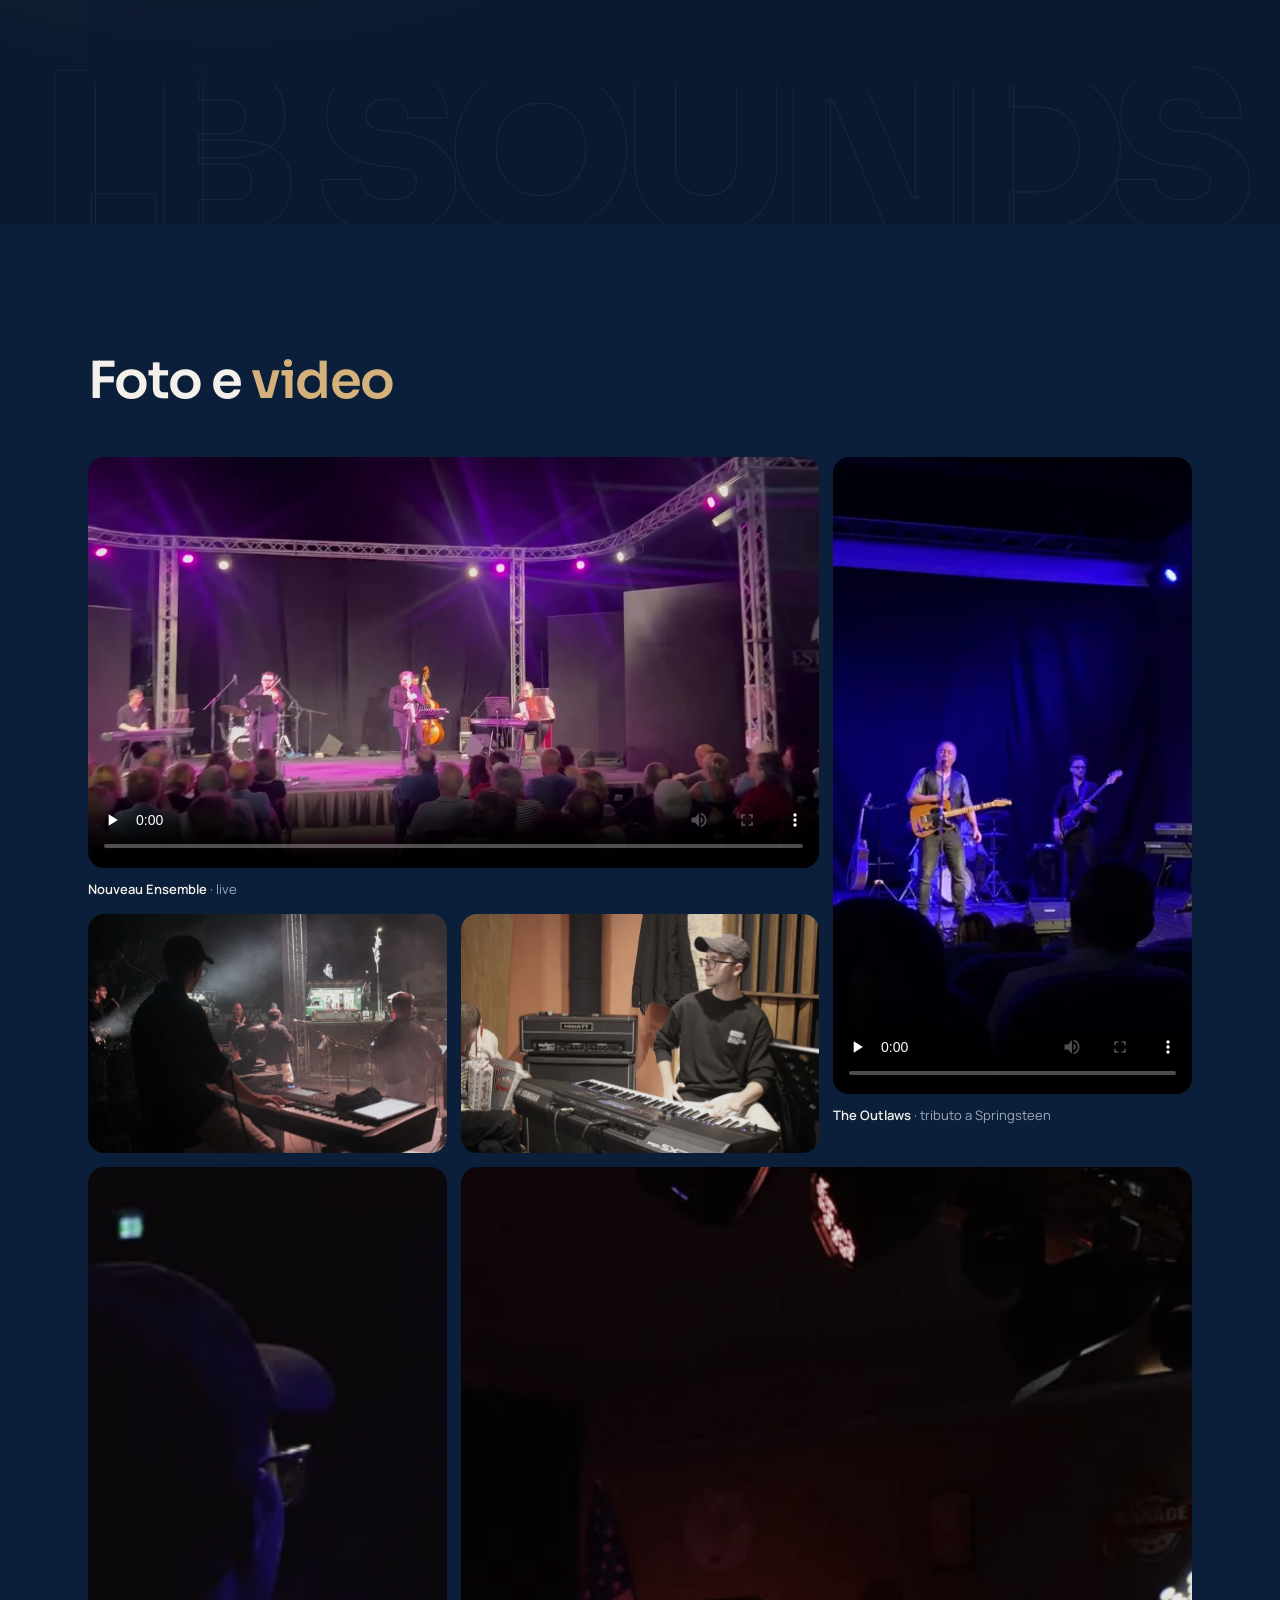
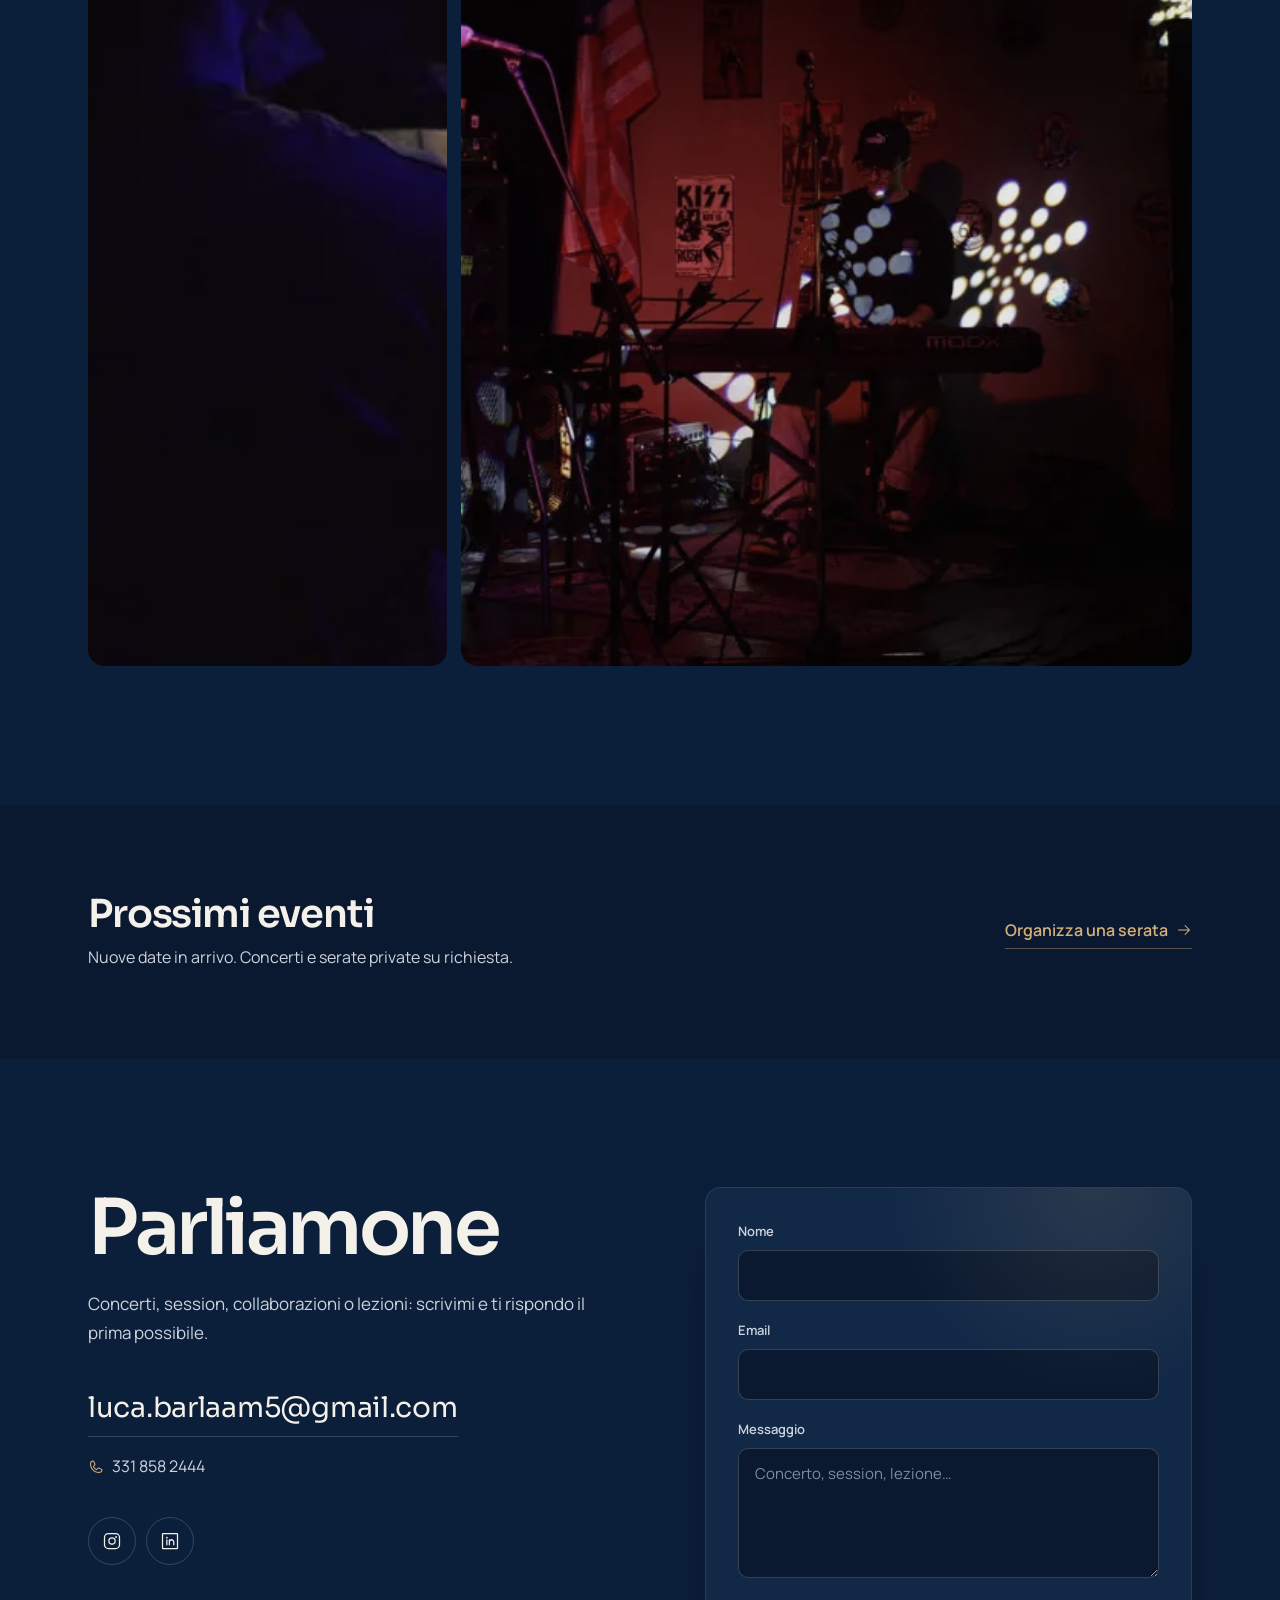
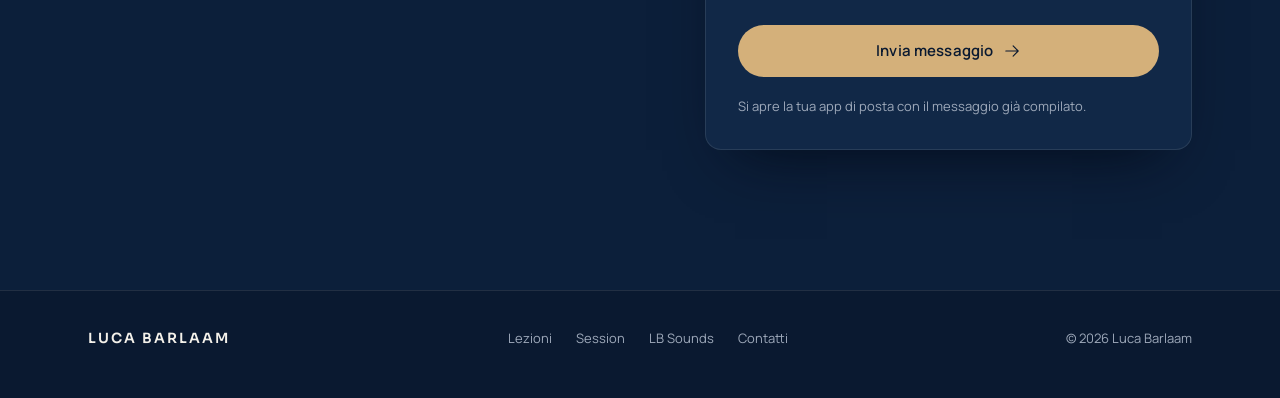
==== commit 8ba0a3e7: "Nuova foto principale con filtro blu notte e oro, inquadratura migliore su telefono Co-Authored-By: " ====
--- a/index.html
+++ b/index.html
@@ -20,7 +20,7 @@
 <link rel="preload" as="image" href="assets/img/hero.webp" media="(min-width:641px)">
 <link rel="stylesheet" href="assets/style.css">
 <script type="application/ld+json">
-{"@context":"https://schema.org","@type":"Person","name":"Luca Barlaam","jobTitle":"Pianista e tastierista","image":"assets/img/ritratto.webp","email":"mailto:luca.barlaam5@gmail.com","telephone":"+39 331 858 2444",
+{"@context":"https://schema.org","@type":"Person","name":"Luca Barlaam","jobTitle":"Pianista e tastierista","image":"assets/img/hero.jpg","email":"mailto:luca.barlaam5@gmail.com","telephone":"+39 331 858 2444",
 "address":{"@type":"PostalAddress","addressLocality":"Teramo","addressRegion":"Abruzzo","addressCountry":"IT"},
 "sameAs":["https://www.instagram.com/barlaam.luca/","https://www.linkedin.com/in/luca-barlaam-76335543a/","https://www.fiverr.com/lucabarlaam55","https://www.airgigs.com/user/lucabarlaam","https://soundbetter.com/profiles/729710-luca-barlaam","https://www.twine.net/LucaBarlaam","https://www.instagram.com/lbsoundsandproductions/","https://www.tiktok.com/@lb_soundsandproduction"]}
 </script>
@@ -45,7 +45,8 @@
 
 <main id="main">
 <section id="home" class="hero" aria-label="Presentazione">
-  <div class="hero-bg" role="img" aria-label="Luca Barlaam alle tastiere sul palco"></div>
+  <div class="hero-bg" role="img" aria-label="Luca Barlaam alla tastiera Yamaha durante un concerto"></div>
+  <span class="credit">Foto © Fotalby</span>
   <div class="hero-inner">
     <div class="label fade-up" style="animation-delay:.1s"><span class="eq" aria-hidden="true"><i></i><i></i><i></i><i></i></span>Teramo · Live · Studio · Lezioni</div>
     <h1>Luca Barlaam</h1>
@@ -77,7 +78,7 @@
       </div>
     </div>
     <div>
-      <div class="portrait-wrap reveal zoom"><div class="portrait"><img loading="lazy" src="assets/img/ritratto.webp" alt="Luca Barlaam, pianista e tastierista di Teramo, ritratto alla tastiera Yamaha" width="666" height="999"></div></div>
+      <div class="portrait-wrap reveal zoom"><div class="portrait"><img loading="lazy" src="assets/img/live-1.webp" alt="Luca Barlaam alle tastiere durante un concerto live" width="933" height="1400"></div></div>
       <div class="bands reveal" style="--d:.15s">
         <a class="chip" href="https://youtu.be/ISTFkZX7iXk" target="_blank" rel="noopener" aria-label="RadiCànti FolkOrchestra: videoclip di Addije Amore su YouTube"><svg class="ic" aria-hidden="true"><use href="#i-play"/></svg>RadiCànti FolkOrchestra</a>
         <span class="chip">DiscoNova</span>
@@ -179,7 +180,7 @@
     <div class="mosaic">
       <figure class="video-card m-video reveal"><video controls playsinline preload="none" poster="assets/img/poster-nouveau.webp" style="aspect-ratio:16/9" aria-label="Luca Barlaam alle tastiere con il Nouveau Ensemble, live"><source src="assets/video/nouveau-ensemble.mp4" type="video/mp4"></video><figcaption><strong>Nouveau Ensemble</strong> · live</figcaption></figure>
       <figure class="video-card m-vert reveal" style="--d:.1s"><video controls playsinline preload="none" poster="assets/img/poster-outlaws.webp" aria-label="Luca Barlaam con The Outlaws, tributo a Bruce Springsteen, live"><source src="assets/video/the-outlaws.mp4" type="video/mp4"></video><figcaption><strong>The Outlaws</strong> · tributo a Springsteen</figcaption></figure>
-      <div class="m-photo reveal zoom"><button class="gallery-item" aria-label="Ingrandisci: concerto live"><img loading="lazy" decoding="async" src="assets/img/live-1-sm.webp" data-full="assets/img/live-1.webp" alt="Luca Barlaam alle tastiere durante un concerto live"></button></div>
+      <div class="m-photo reveal zoom"><button class="gallery-item" aria-label="Ingrandisci: sul palco all'aperto"><img loading="lazy" decoding="async" src="assets/img/palco-sm.webp" data-full="assets/img/palco.webp" alt="Luca Barlaam sul palco durante un concerto all'aperto, visto da dietro le tastiere"></button></div>
       <div class="m-photo reveal zoom" style="--d:.08s"><button class="gallery-item" aria-label="Ingrandisci: sala prove"><img loading="lazy" decoding="async" src="assets/img/sala-prove-sm.webp" data-full="assets/img/sala-prove.webp" alt="Luca Barlaam, tastierista, in sala prove"></button></div>
       <div class="m-photo reveal zoom"><button class="gallery-item" aria-label="Ingrandisci: sul palco"><img loading="lazy" decoding="async" src="assets/img/live-2-sm.webp" data-full="assets/img/live-2.webp" alt="Luca Barlaam sul palco alle tastiere, visto dal pubblico"></button></div>
       <div class="m-photo wide reveal zoom" style="--d:.08s"><button class="gallery-item" aria-label="Ingrandisci: concerto all'aperto"><img loading="lazy" decoding="async" src="assets/img/live-aperto-sm.webp" data-full="assets/img/live-aperto.webp" alt="Luca Barlaam alle tastiere durante un concerto all'aperto" style="object-position:center 30%"></button></div>
--- a/assets/style.css
+++ b/assets/style.css
@@ -66,11 +66,10 @@
 
 /* ---------- hero ---------- */
 .hero{position:relative;min-height:100dvh;max-height:1000px;display:grid;align-items:end;overflow:hidden;isolation:isolate}
-.hero-bg{position:absolute;inset:-8% 0;z-index:-2;background:url(img/hero.webp) 30% 18%/cover no-repeat;will-change:transform;animation:heroIn 2.2s var(--ease) both}
+.hero-bg{position:absolute;top:-6%;bottom:-6%;right:0;left:40%;z-index:-2;background:url(img/hero.webp) center 22%/cover no-repeat;will-change:transform;animation:heroIn 2.2s var(--ease) both;-webkit-mask-image:linear-gradient(90deg,transparent 0%,#000 32%);mask-image:linear-gradient(90deg,transparent 0%,#000 32%)}
 @keyframes heroIn{from{transform:scale(1.12);filter:brightness(.4)}to{transform:scale(1.04);filter:none}}
-.hero::before{content:"";position:absolute;inset:0;z-index:-1;background:
-  linear-gradient(180deg,rgba(10,25,48,.55) 0%,rgba(10,25,48,0) 26%,rgba(10,25,48,.25) 52%,rgba(10,25,48,.92) 82%,var(--bg) 100%),
-  linear-gradient(90deg,rgba(10,25,48,.75) 0%,rgba(10,25,48,0) 60%)}
+.hero::before{content:"";position:absolute;inset:0;z-index:-1;background:radial-gradient(700px 500px at 72% 30%,rgba(212,176,122,.10),transparent 70%),linear-gradient(180deg,rgba(10,25,48,0) 70%,var(--bg) 100%)}
+.credit{position:absolute;right:clamp(20px,5vw,48px);top:96px;font-size:11px;letter-spacing:.08em;color:var(--text-3);opacity:.8}
 .hero-inner{width:100%;max-width:1200px;margin:0 auto;padding:0 clamp(20px,5vw,48px) clamp(56px,8vh,96px)}
 .hero .label{display:flex;align-items:center;gap:12px}
 .hero h1{font-size:clamp(54px,9.5vw,128px);font-weight:700;line-height:.98;letter-spacing:-.045em;margin:20px 0 18px;padding-bottom:4px}
@@ -258,6 +257,7 @@
   .facts div:nth-child(n+3){border-top:1px solid var(--line)}
 }
 @media (max-width:900px){
+  .hero-bg{left:28%}
   .bio,.session,.contact,.product{grid-template-columns:1fr}
   .portrait-wrap{max-width:400px}
   .cover-wrap{max-width:360px;width:76%}
@@ -280,8 +280,9 @@
   .nav .btn{margin-left:auto}
   section{scroll-margin-top:112px}
   .hero{min-height:100svh;max-height:none}
-  .hero-bg{background-image:url(img/hero-sm.webp);background-position:28% 20%}
-  .hero::before{background:linear-gradient(180deg,rgba(10,25,48,.35) 0%,rgba(10,25,48,.1) 30%,rgba(10,25,48,.85) 64%,var(--bg) 100%)}
+  .hero-bg{left:0;top:104px;bottom:auto;height:min(78%,640px);background-image:url(img/hero-sm.webp);background-size:100% auto;background-position:center top;-webkit-mask-image:linear-gradient(180deg,#000 55%,transparent 100%);mask-image:linear-gradient(180deg,#000 55%,transparent 100%)}
+  .credit{top:auto;bottom:12px;right:16px}
+  .hero::before{background:linear-gradient(180deg,rgba(10,25,48,.25) 0%,rgba(10,25,48,0) 22%,rgba(10,25,48,0) 45%,rgba(10,25,48,.7) 66%,var(--bg) 82%)}
   .hero-inner{padding-bottom:40px}
   .hero h1{font-size:clamp(50px,15vw,68px)}
   .role{font-size:20px;margin-bottom:28px}
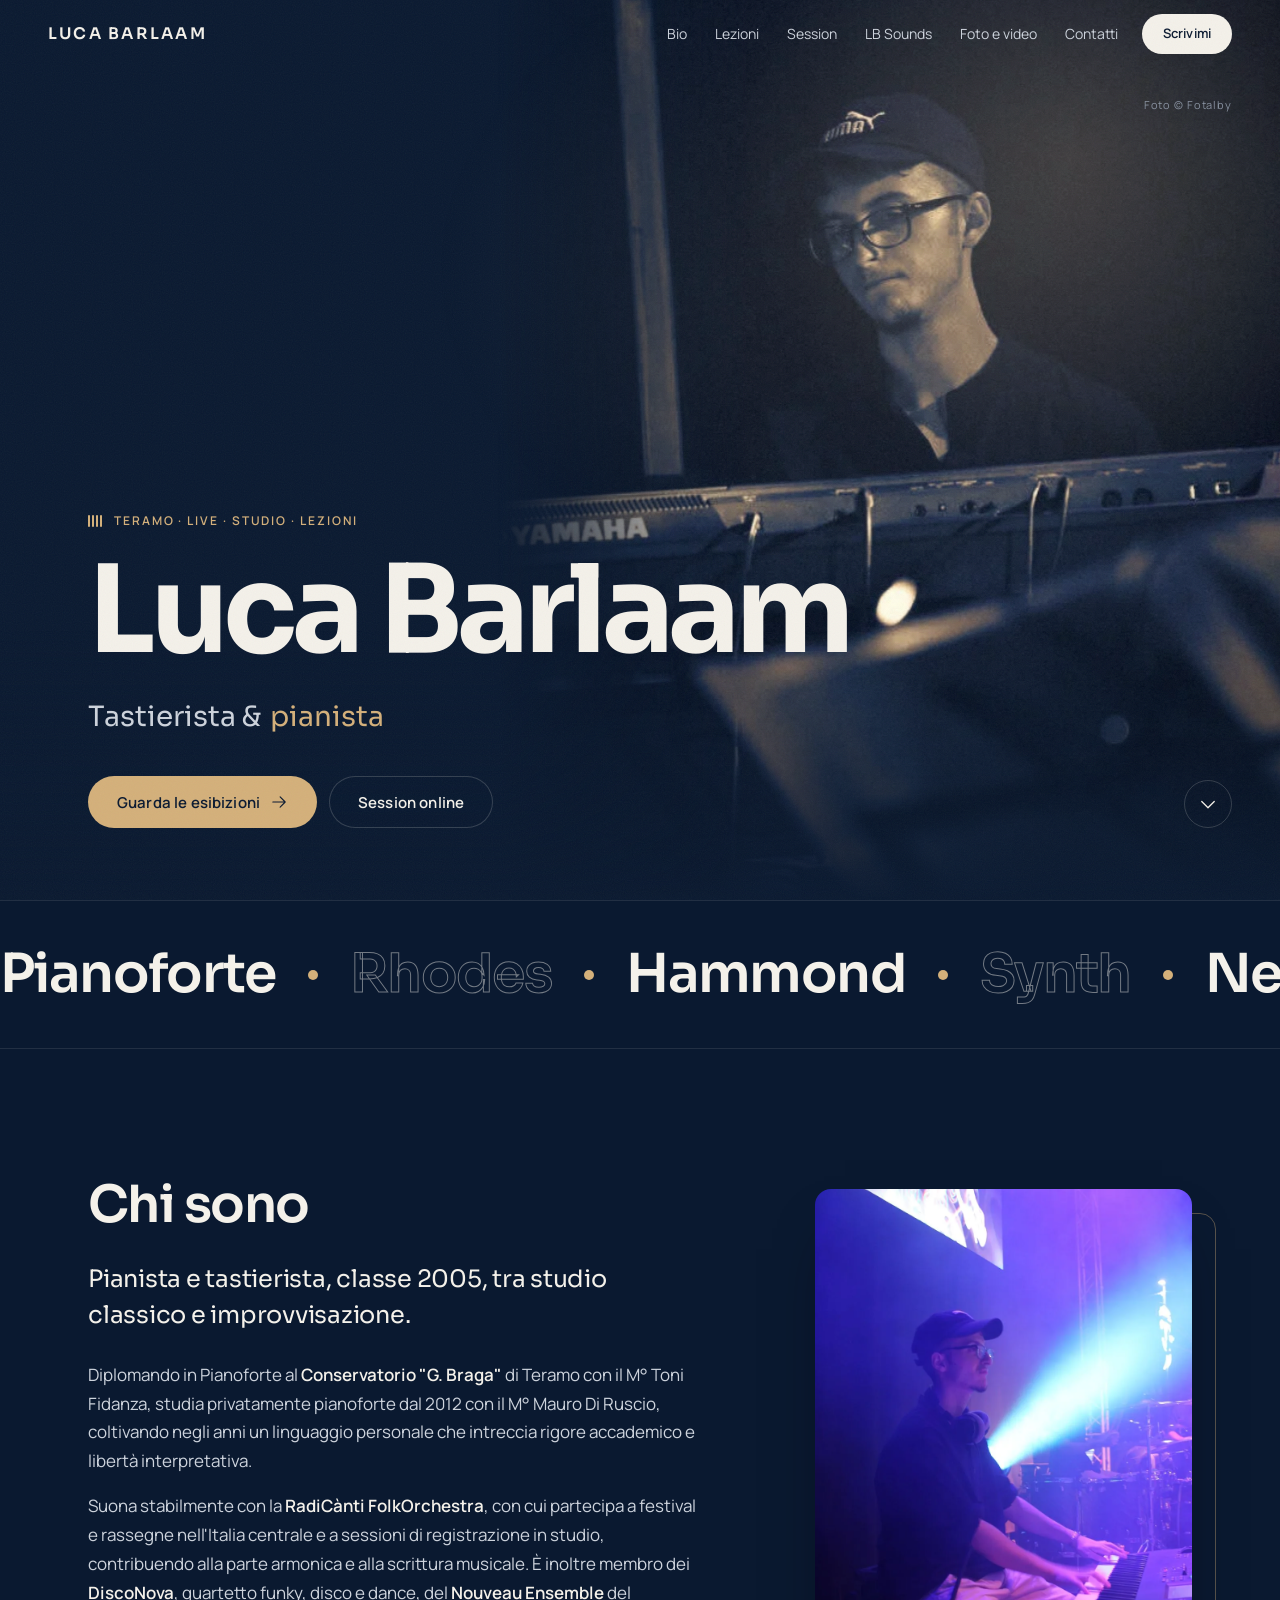
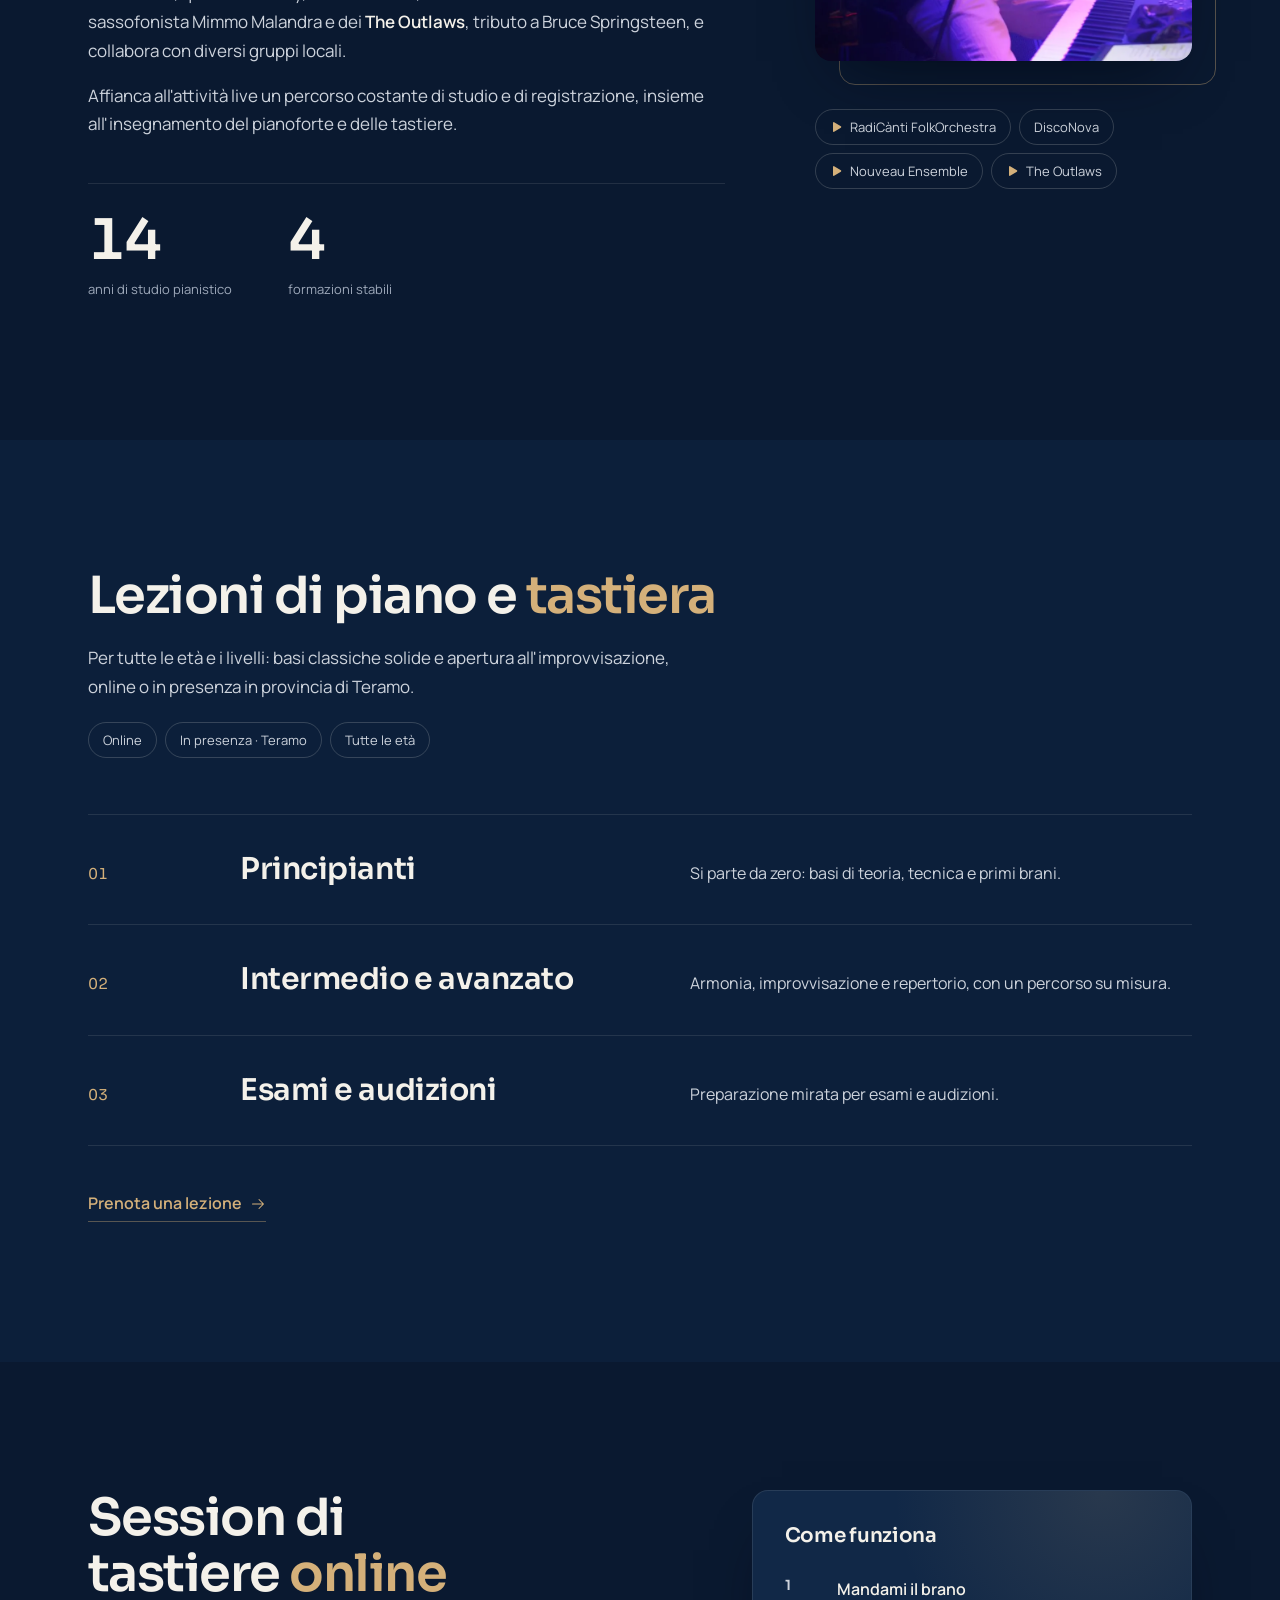
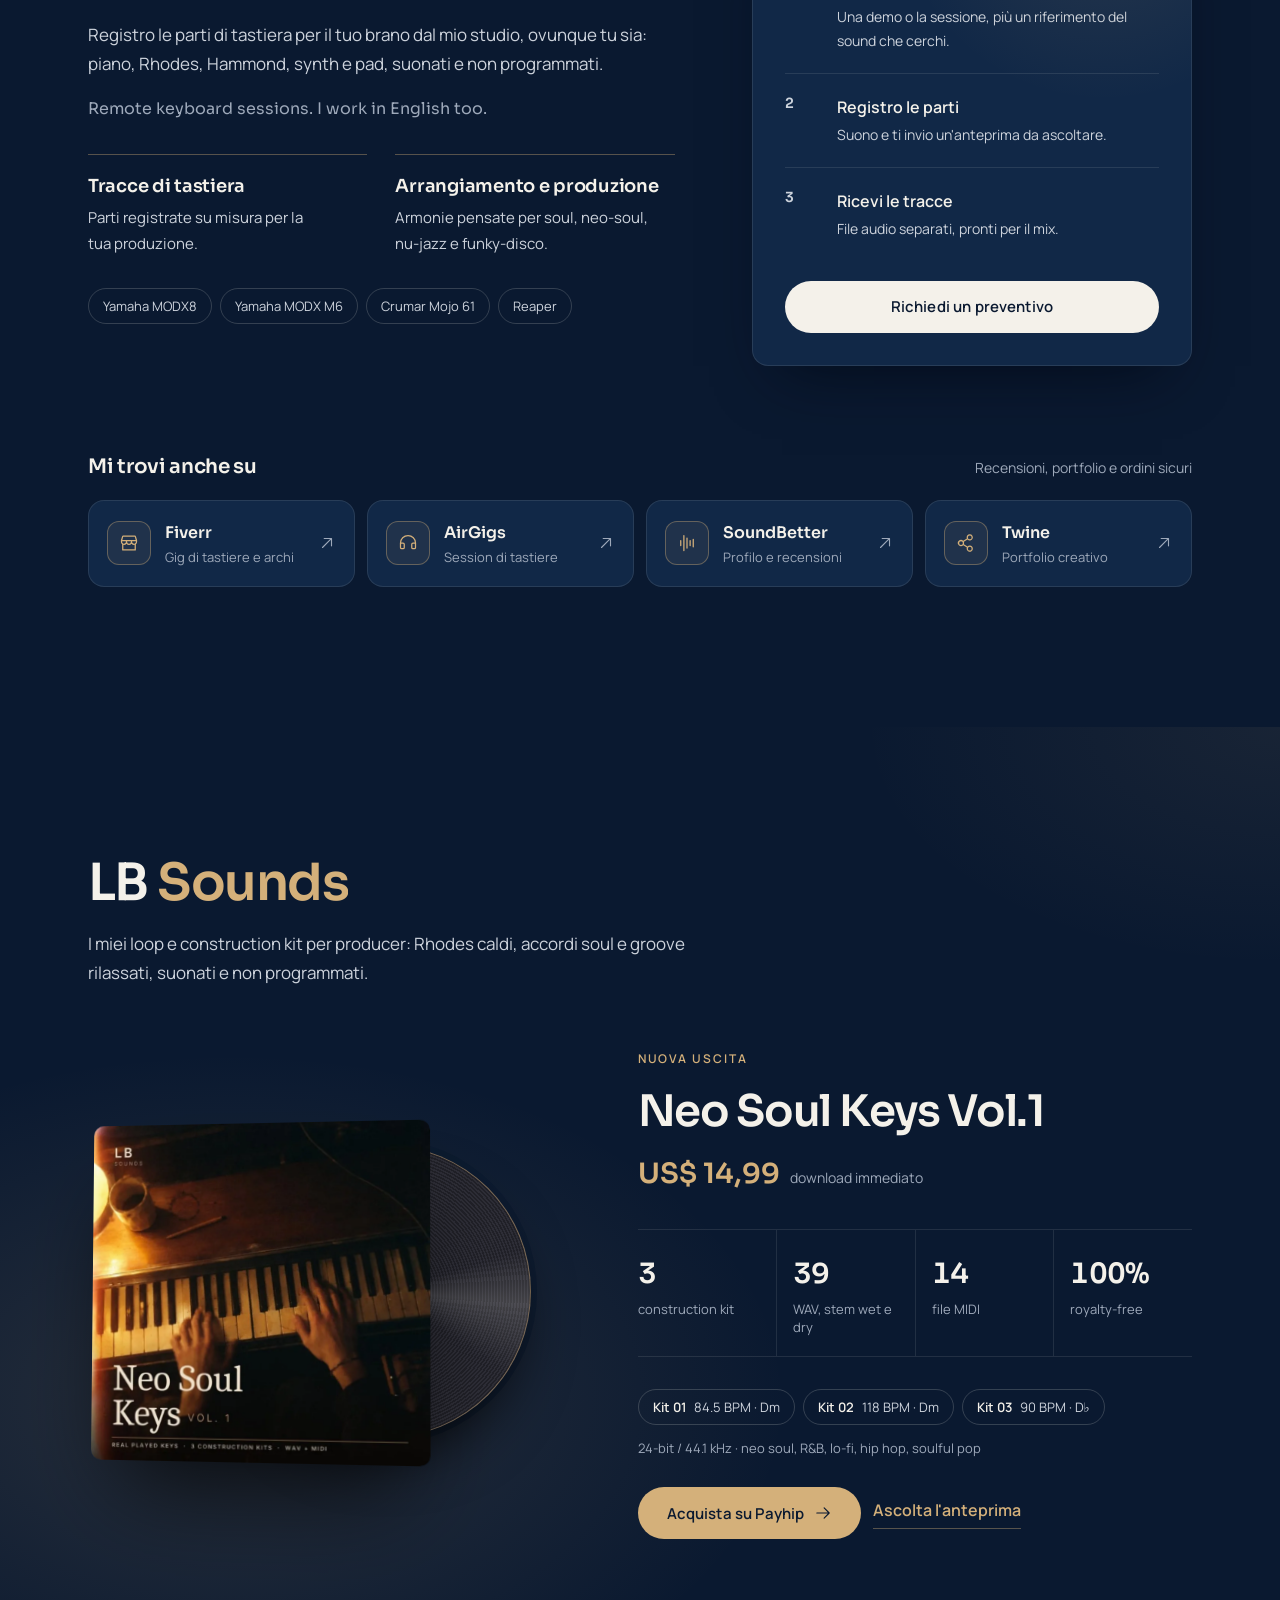
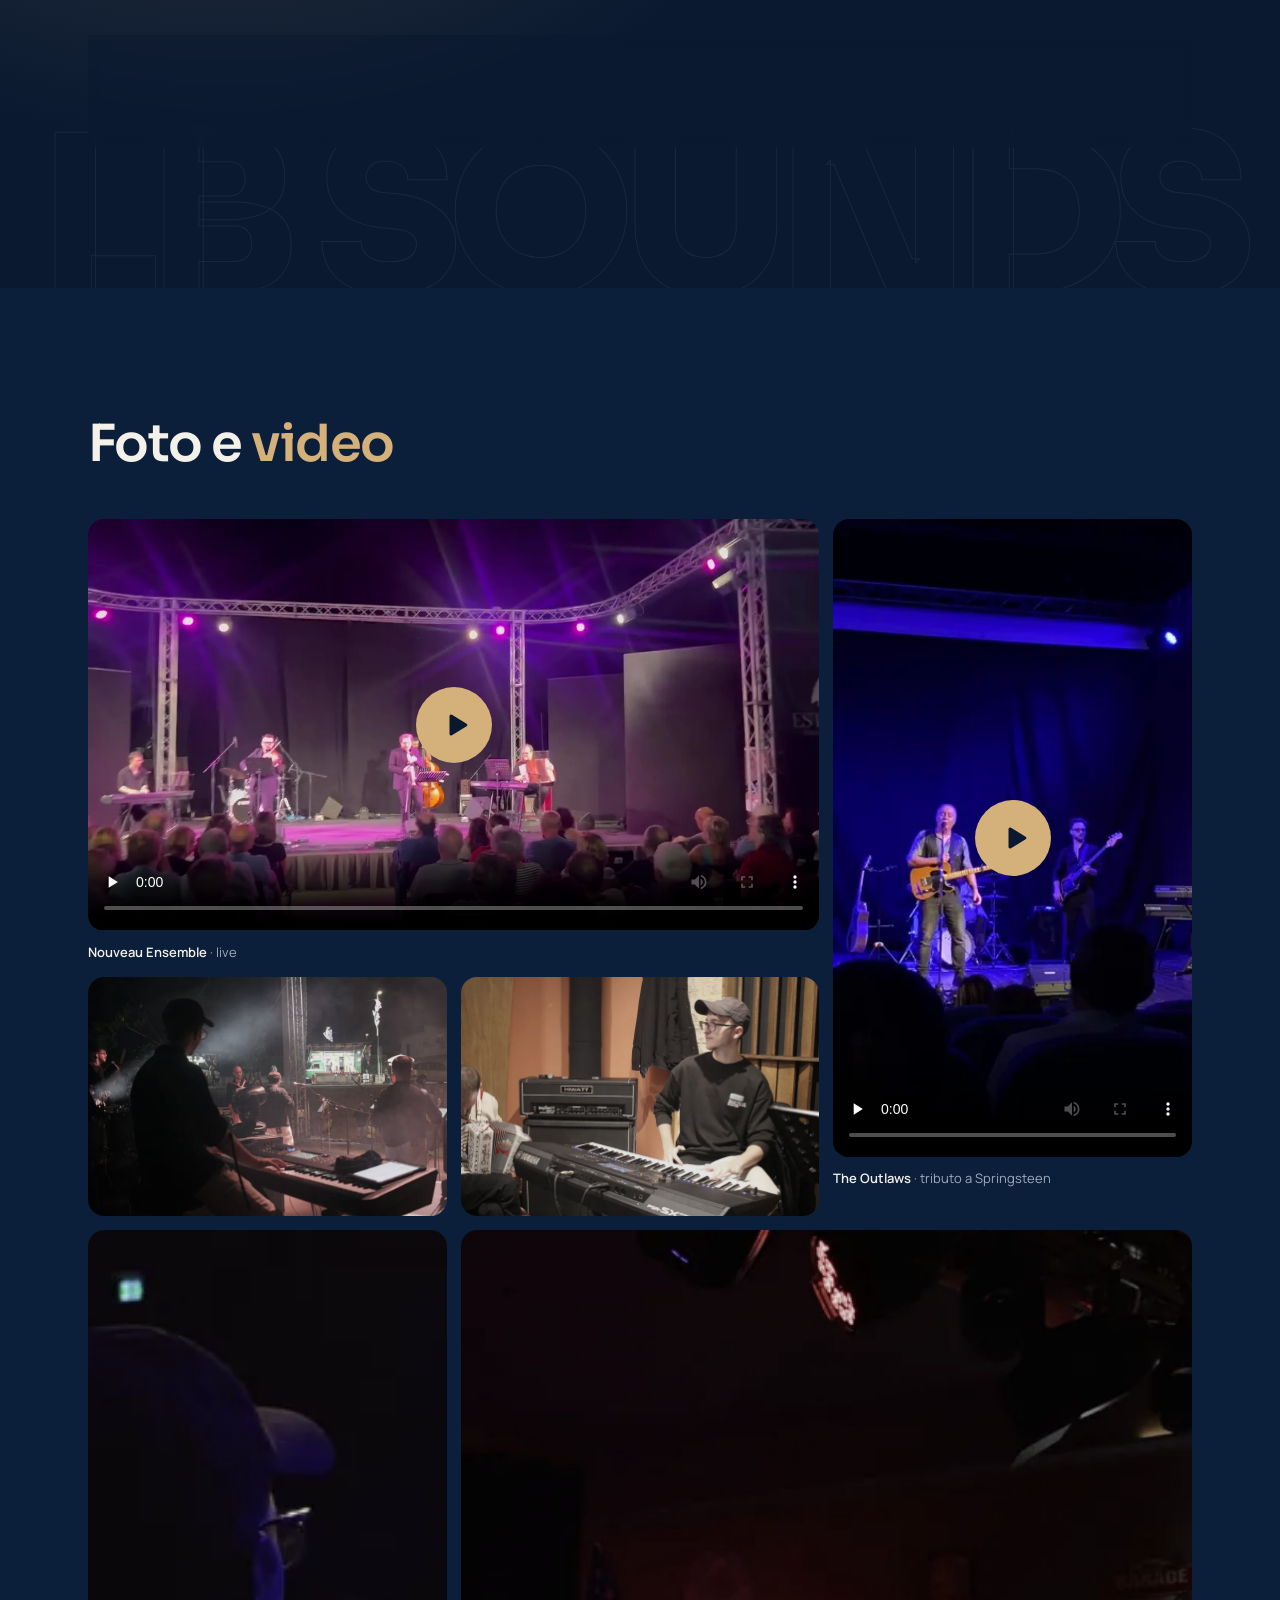
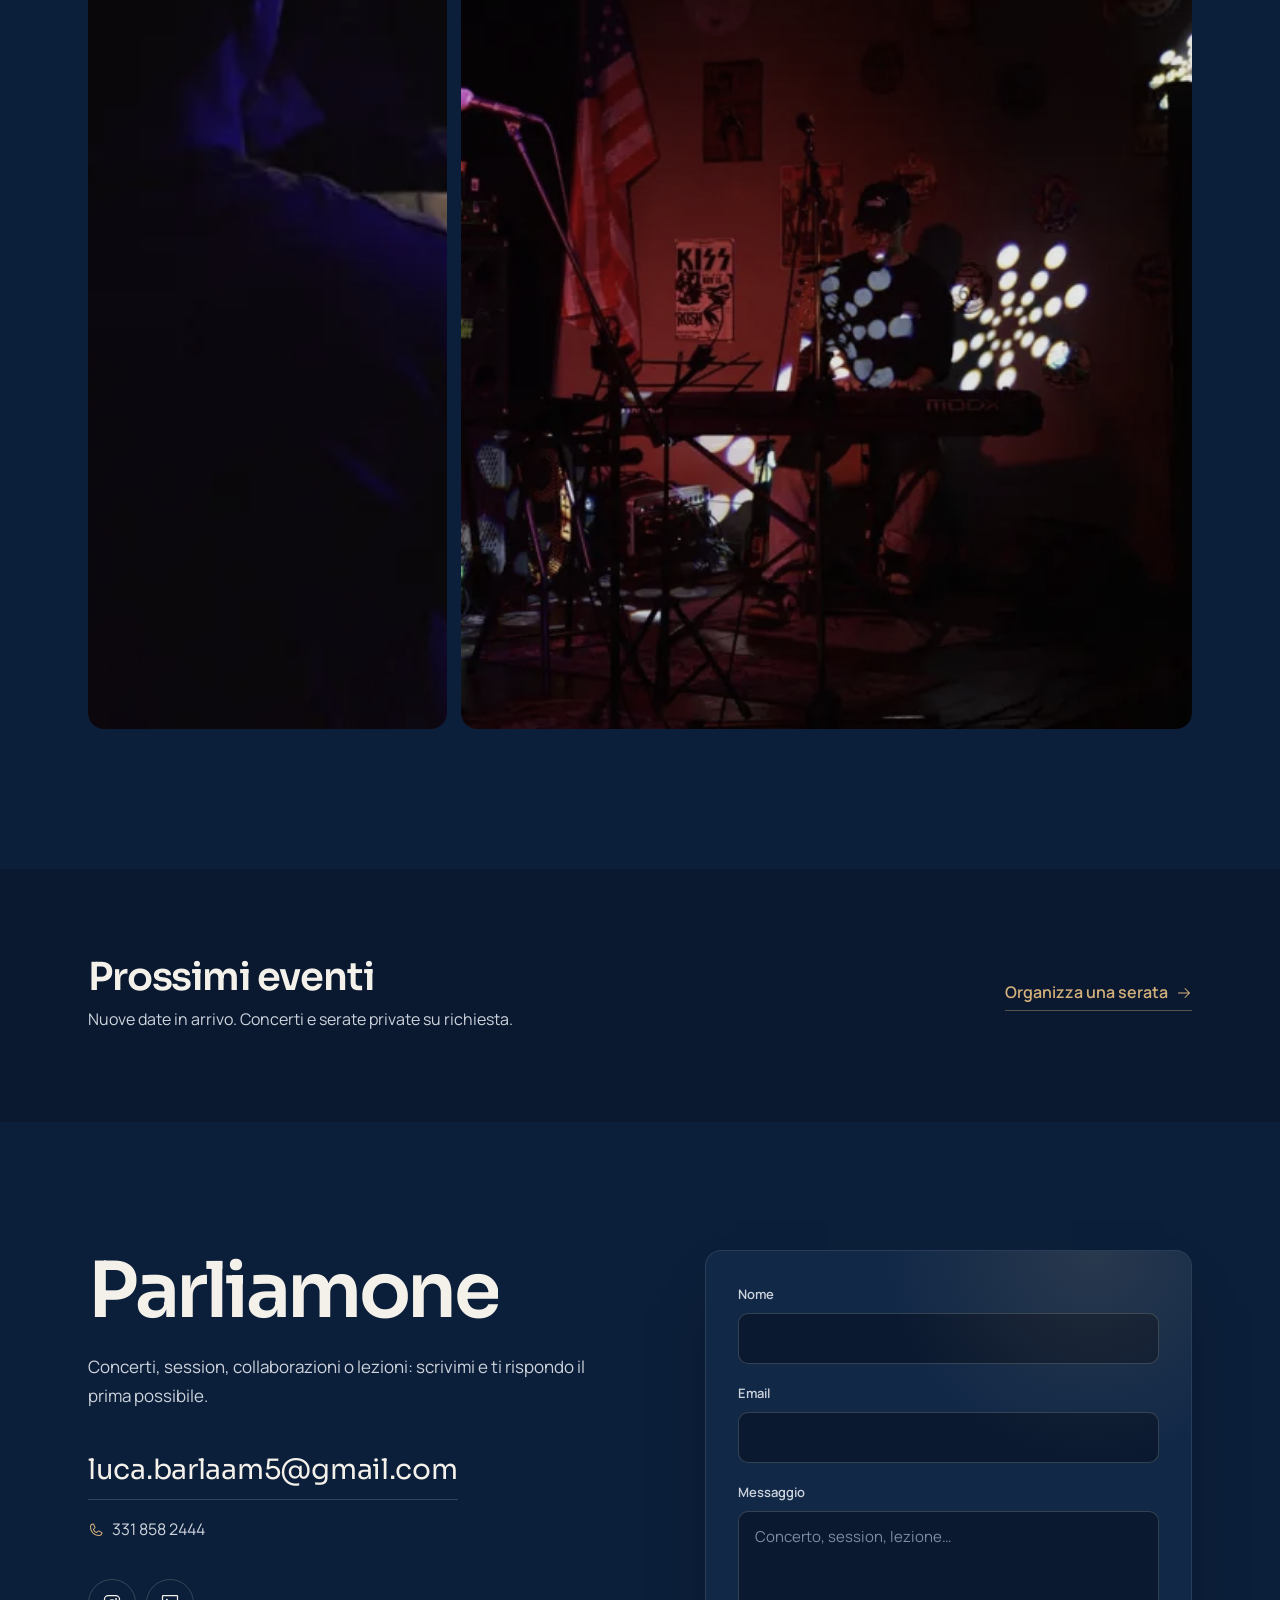
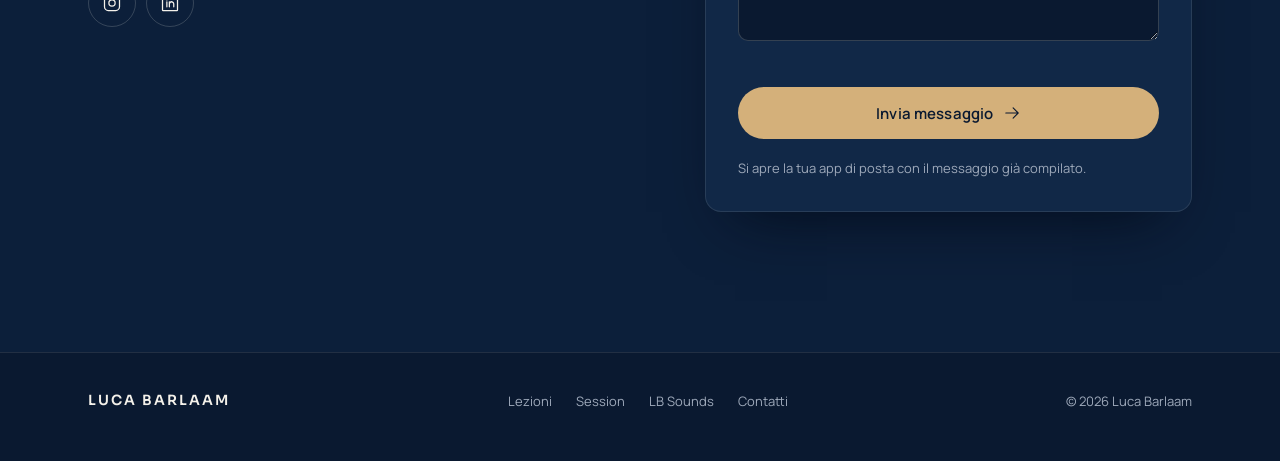
==== commit 419c0716: "Rifinitura grafica: titoli animati, marquee editoriale, ritratto fisso, bordi luminosi, play persona" ====
--- a/index.html
+++ b/index.html
@@ -67,7 +67,7 @@
 <section id="bio">
   <div class="wrap bio">
     <div>
-      <h2 class="reveal">Chi sono</h2>
+      <h2 class="reveal split">Chi sono</h2>
       <p class="bio-quote reveal">Pianista e tastierista, classe 2005, tra studio classico e improvvisazione.</p>
       <p class="lead reveal">Diplomando in Pianoforte al <strong>Conservatorio "G. Braga"</strong> di Teramo con il M° Toni Fidanza, studia privatamente pianoforte dal 2012 con il M° Mauro Di Ruscio, coltivando negli anni un linguaggio personale che intreccia rigore accademico e libertà interpretativa.</p>
       <p class="lead reveal">Suona stabilmente con la <strong>RadiCànti FolkOrchestra</strong>, con cui partecipa a festival e rassegne nell'Italia centrale e a sessioni di registrazione in studio, contribuendo alla parte armonica e alla scrittura musicale. È inoltre membro dei <strong>DiscoNova</strong>, quartetto funky, disco e dance, del <strong>Nouveau Ensemble</strong> del sassofonista Mimmo Malandra e dei <strong>The Outlaws</strong>, tributo a Bruce Springsteen, e collabora con diversi gruppi locali.</p>
@@ -92,7 +92,7 @@
 <section id="lezioni" class="tone-2">
   <div class="wrap">
     <div class="lessons-head">
-      <h2 class="reveal">Lezioni di piano e <em>tastiera</em></h2>
+      <h2 class="reveal split">Lezioni di piano e <em>tastiera</em></h2>
       <p class="lead reveal">Per tutte le età e i livelli: basi classiche solide e apertura all'improvvisazione, online o in presenza in provincia di Teramo.</p>
       <div class="chips reveal"><span class="chip">Online</span><span class="chip">In presenza · Teramo</span><span class="chip">Tutte le età</span></div>
     </div>
@@ -109,7 +109,7 @@
   <div class="wrap">
     <div class="session">
       <div>
-        <h2 class="reveal">Session di tastiere <em>online</em></h2>
+        <h2 class="reveal split">Session di tastiere <em>online</em></h2>
         <p class="lead reveal">Registro le parti di tastiera per il tuo brano dal mio studio, ovunque tu sia: piano, Rhodes, Hammond, synth e pad, suonati e non programmati.</p>
         <p class="en reveal">Remote keyboard sessions. I work in English too.</p>
         <div class="skills">
@@ -139,7 +139,7 @@
 <section id="lbsounds" class="lbs">
   <div class="lbs-word" aria-hidden="true">LB SOUNDS</div>
   <div class="wrap" style="position:relative">
-    <h2 class="reveal">LB <em>Sounds</em></h2>
+    <h2 class="reveal split">LB <em>Sounds</em></h2>
     <p class="lead reveal" style="margin-top:20px">I miei loop e construction kit per producer: Rhodes caldi, accordi soul e groove rilassati, suonati e non programmati.</p>
     <div class="product">
       <div class="cover-wrap reveal zoom">
@@ -176,10 +176,10 @@
 
 <section id="video" class="tone-2 media">
   <div class="wrap">
-    <h2 class="reveal">Foto e <em>video</em></h2>
+    <h2 class="reveal split">Foto e <em>video</em></h2>
     <div class="mosaic">
-      <figure class="video-card m-video reveal"><video controls playsinline preload="none" poster="assets/img/poster-nouveau.webp" style="aspect-ratio:16/9" aria-label="Luca Barlaam alle tastiere con il Nouveau Ensemble, live"><source src="assets/video/nouveau-ensemble.mp4" type="video/mp4"></video><figcaption><strong>Nouveau Ensemble</strong> · live</figcaption></figure>
-      <figure class="video-card m-vert reveal" style="--d:.1s"><video controls playsinline preload="none" poster="assets/img/poster-outlaws.webp" aria-label="Luca Barlaam con The Outlaws, tributo a Bruce Springsteen, live"><source src="assets/video/the-outlaws.mp4" type="video/mp4"></video><figcaption><strong>The Outlaws</strong> · tributo a Springsteen</figcaption></figure>
+      <figure class="video-card m-video reveal"><div class="vwrap"><video controls playsinline preload="none" poster="assets/img/poster-nouveau.webp" style="aspect-ratio:16/9" aria-label="Luca Barlaam alle tastiere con il Nouveau Ensemble, live"><source src="assets/video/nouveau-ensemble.mp4" type="video/mp4"></video><button class="vplay" type="button" aria-label="Riproduci il video"><svg class="ic" aria-hidden="true"><use href="#i-play"/></svg></button></div><figcaption><strong>Nouveau Ensemble</strong> · live</figcaption></figure>
+      <figure class="video-card m-vert reveal" style="--d:.1s"><div class="vwrap"><video controls playsinline preload="none" poster="assets/img/poster-outlaws.webp" aria-label="Luca Barlaam con The Outlaws, tributo a Bruce Springsteen, live"><source src="assets/video/the-outlaws.mp4" type="video/mp4"></video><button class="vplay" type="button" aria-label="Riproduci il video"><svg class="ic" aria-hidden="true"><use href="#i-play"/></svg></button></div><figcaption><strong>The Outlaws</strong> · tributo a Springsteen</figcaption></figure>
       <div class="m-photo reveal zoom"><button class="gallery-item" aria-label="Ingrandisci: sul palco all'aperto"><img loading="lazy" decoding="async" src="assets/img/palco-sm.webp" data-full="assets/img/palco.webp" alt="Luca Barlaam sul palco durante un concerto all'aperto, visto da dietro le tastiere"></button></div>
       <div class="m-photo reveal zoom" style="--d:.08s"><button class="gallery-item" aria-label="Ingrandisci: sala prove"><img loading="lazy" decoding="async" src="assets/img/sala-prove-sm.webp" data-full="assets/img/sala-prove.webp" alt="Luca Barlaam, tastierista, in sala prove"></button></div>
       <div class="m-photo reveal zoom"><button class="gallery-item" aria-label="Ingrandisci: sul palco"><img loading="lazy" decoding="async" src="assets/img/live-2-sm.webp" data-full="assets/img/live-2.webp" alt="Luca Barlaam sul palco alle tastiere, visto dal pubblico"></button></div>
@@ -198,7 +198,7 @@
 <section id="contatti" class="tone-2">
   <div class="wrap contact">
     <div>
-      <h2 class="reveal">Parliamone</h2>
+      <h2 class="reveal split">Parliamone</h2>
       <p class="lead reveal">Concerti, session, collaborazioni o lezioni: scrivimi e ti rispondo il prima possibile.</p>
       <a href="mailto:luca.barlaam5@gmail.com" class="mail reveal">luca.barlaam5@gmail.com</a><br>
       <a href="tel:+393318582444" class="tel"><svg class="ic" aria-hidden="true"><use href="#i-phone"/></svg>331 858 2444</a>
--- a/assets/style.css
+++ b/assets/style.css
@@ -4,7 +4,7 @@
 @font-face{font-family:'Sora';src:url(fonts/sora.woff2) format('woff2');font-weight:100 800;font-display:swap}
 @font-face{font-family:'Manrope';src:url(fonts/manrope.woff2) format('woff2');font-weight:200 800;font-display:swap}
 
-:root{
+:root{color-scheme:dark;
   --bg:#0A1930;--bg-2:#0C1F3A;--surface:#112847;--surface-2:#163257;
   --line:rgba(244,241,234,.10);--line-2:rgba(244,241,234,.18);
   --text:#F4F1EA;--text-2:#CDD3DC;--text-3:#9EA9BA;
@@ -320,3 +320,45 @@
   .hero h1 .char,.fade-up,.js .reveal{opacity:1!important;transform:none!important;filter:none!important;clip-path:none!important}
   html{scroll-behavior:auto}
 }
+
+/* ===== rifinitura "moderna" ===== */
+/* titoli che salgono parola per parola da una maschera */
+.js h2.reveal.split{opacity:1;transform:none}
+.wl{display:inline-block;overflow:hidden;vertical-align:top;padding-bottom:.1em;margin-bottom:-.1em}
+.wi{display:inline-block;transform:translateY(110%);transition:transform 1.1s var(--ease);transition-delay:calc(var(--i,0) * 70ms)}
+h2.in .wi{transform:none}
+
+/* hero: riflesso di luce calda che respira sopra la foto */
+.hero::after{content:"";position:absolute;z-index:-1;width:60vmax;height:60vmax;right:-14vmax;top:-18vmax;border-radius:50%;background:radial-gradient(circle,rgba(212,176,122,.22),transparent 62%);mix-blend-mode:screen;pointer-events:none;animation:leak 14s ease-in-out infinite alternate}
+@keyframes leak{to{transform:translate(-8vmax,10vmax) scale(1.15);opacity:.6}}
+.hero-inner{will-change:transform,opacity}
+
+/* marquee editoriale: parole piene e contornate alternate */
+.marquee{font-size:clamp(28px,4.2vw,56px);font-weight:600;letter-spacing:-.03em;color:var(--text);padding:28px 0}
+.marquee span:nth-child(even){color:transparent;-webkit-text-stroke:1px rgba(244,241,234,.45)}
+.marquee span::after{width:10px;height:10px}
+
+/* bio: il ritratto resta fermo mentre scorri il testo */
+@media (min-width:901px){.bio>div:last-child{position:sticky;top:96px}}
+
+/* bordi che si illuminano sotto il cursore */
+.platform{position:relative}
+.platform::after,.panel::after{content:"";position:absolute;inset:-1px;border-radius:inherit;padding:1px;pointer-events:none;opacity:0;transition:opacity .35s;
+  background:radial-gradient(260px circle at var(--mx,50%) var(--my,50%),rgba(212,176,122,.85),transparent 60%);
+  -webkit-mask:linear-gradient(#000 0 0) content-box,linear-gradient(#000 0 0);-webkit-mask-composite:xor;mask-composite:exclude}
+.platform:hover::after,.panel:hover::after{opacity:1}
+
+/* lezioni: il numero si allunga in una riga oro al passaggio */
+.row-num{display:flex;align-items:center;gap:12px}
+.row-num::after{content:"";height:1px;width:0;background:var(--gold);transition:width .6s var(--ease)}
+.row:hover .row-num::after{width:44px}
+
+/* video: pulsante play personalizzato */
+.vwrap{position:relative}
+.vplay{position:absolute;left:50%;top:50%;width:76px;height:76px;margin:-38px 0 0 -38px;border-radius:999px;border:0;cursor:pointer;background:var(--gold);color:var(--bg);display:grid;place-items:center;box-shadow:0 0 0 0 rgba(212,176,122,.5);animation:pulse 2.6s ease-out infinite;transition:transform .5s var(--ease),opacity .3s}
+.vplay .ic{width:26px;height:26px;margin-left:4px}
+.vplay:hover{transform:scale(1.08)}
+.vplay.hide{opacity:0;pointer-events:none;transform:scale(.8)}
+@keyframes pulse{0%{box-shadow:0 0 0 0 rgba(212,176,122,.5)}100%{box-shadow:0 0 0 22px rgba(212,176,122,0)}}
+@media (max-width:640px){.marquee{padding:20px 0}.vplay{width:64px;height:64px;margin:-32px 0 0 -32px}}
+@media (prefers-reduced-motion:reduce){.wi{transform:none!important}}
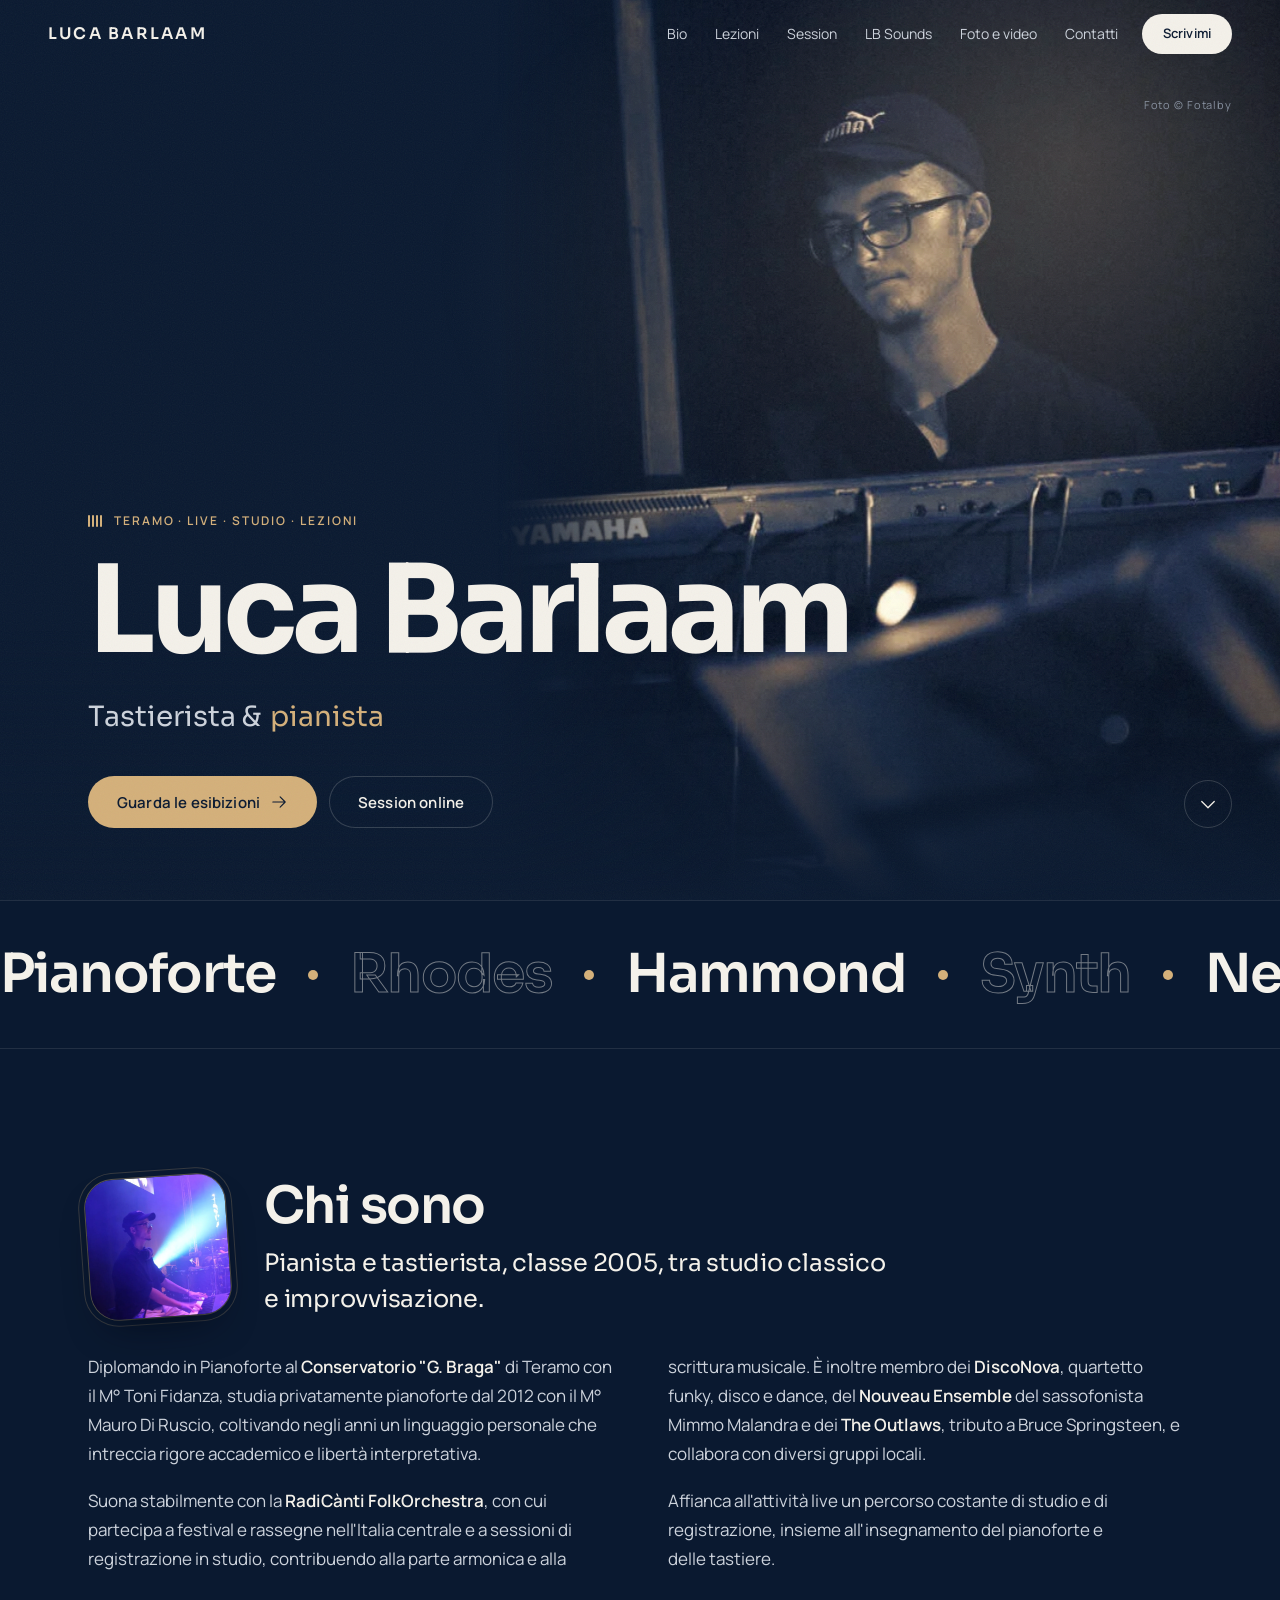
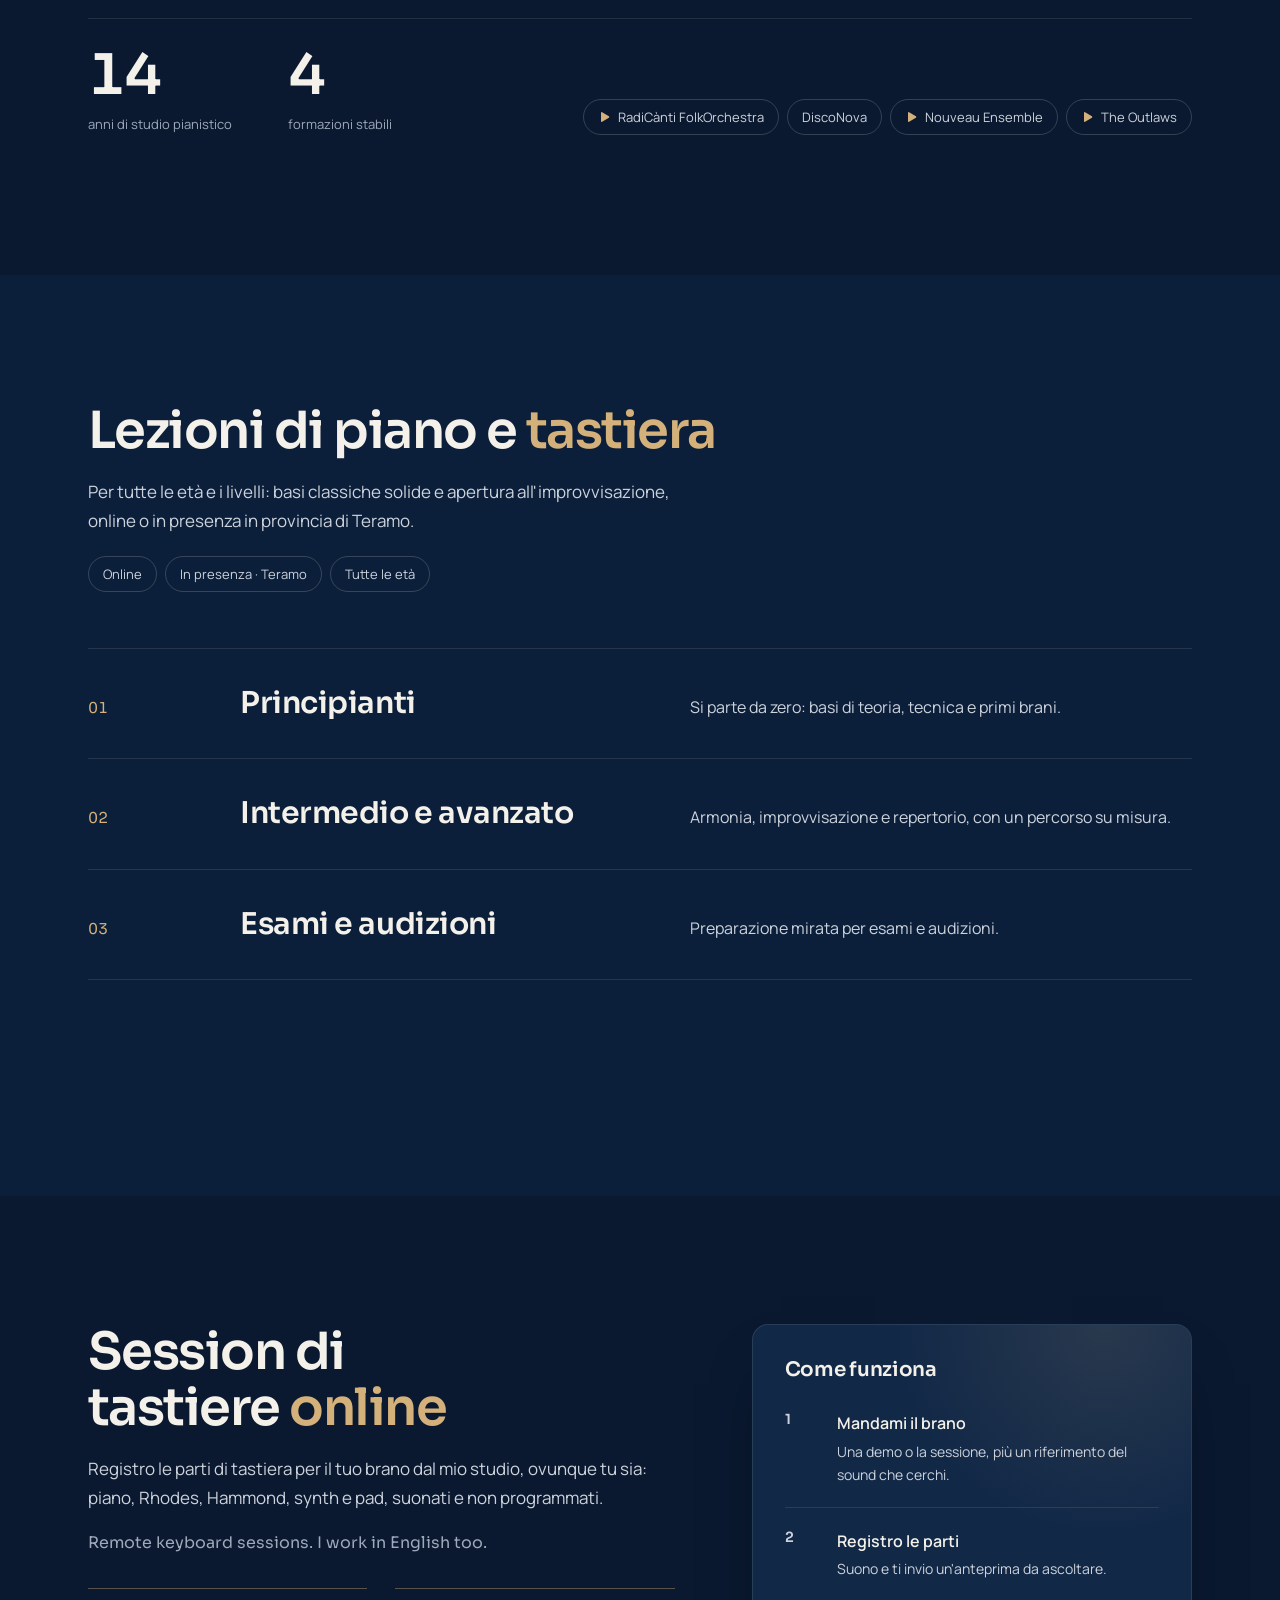
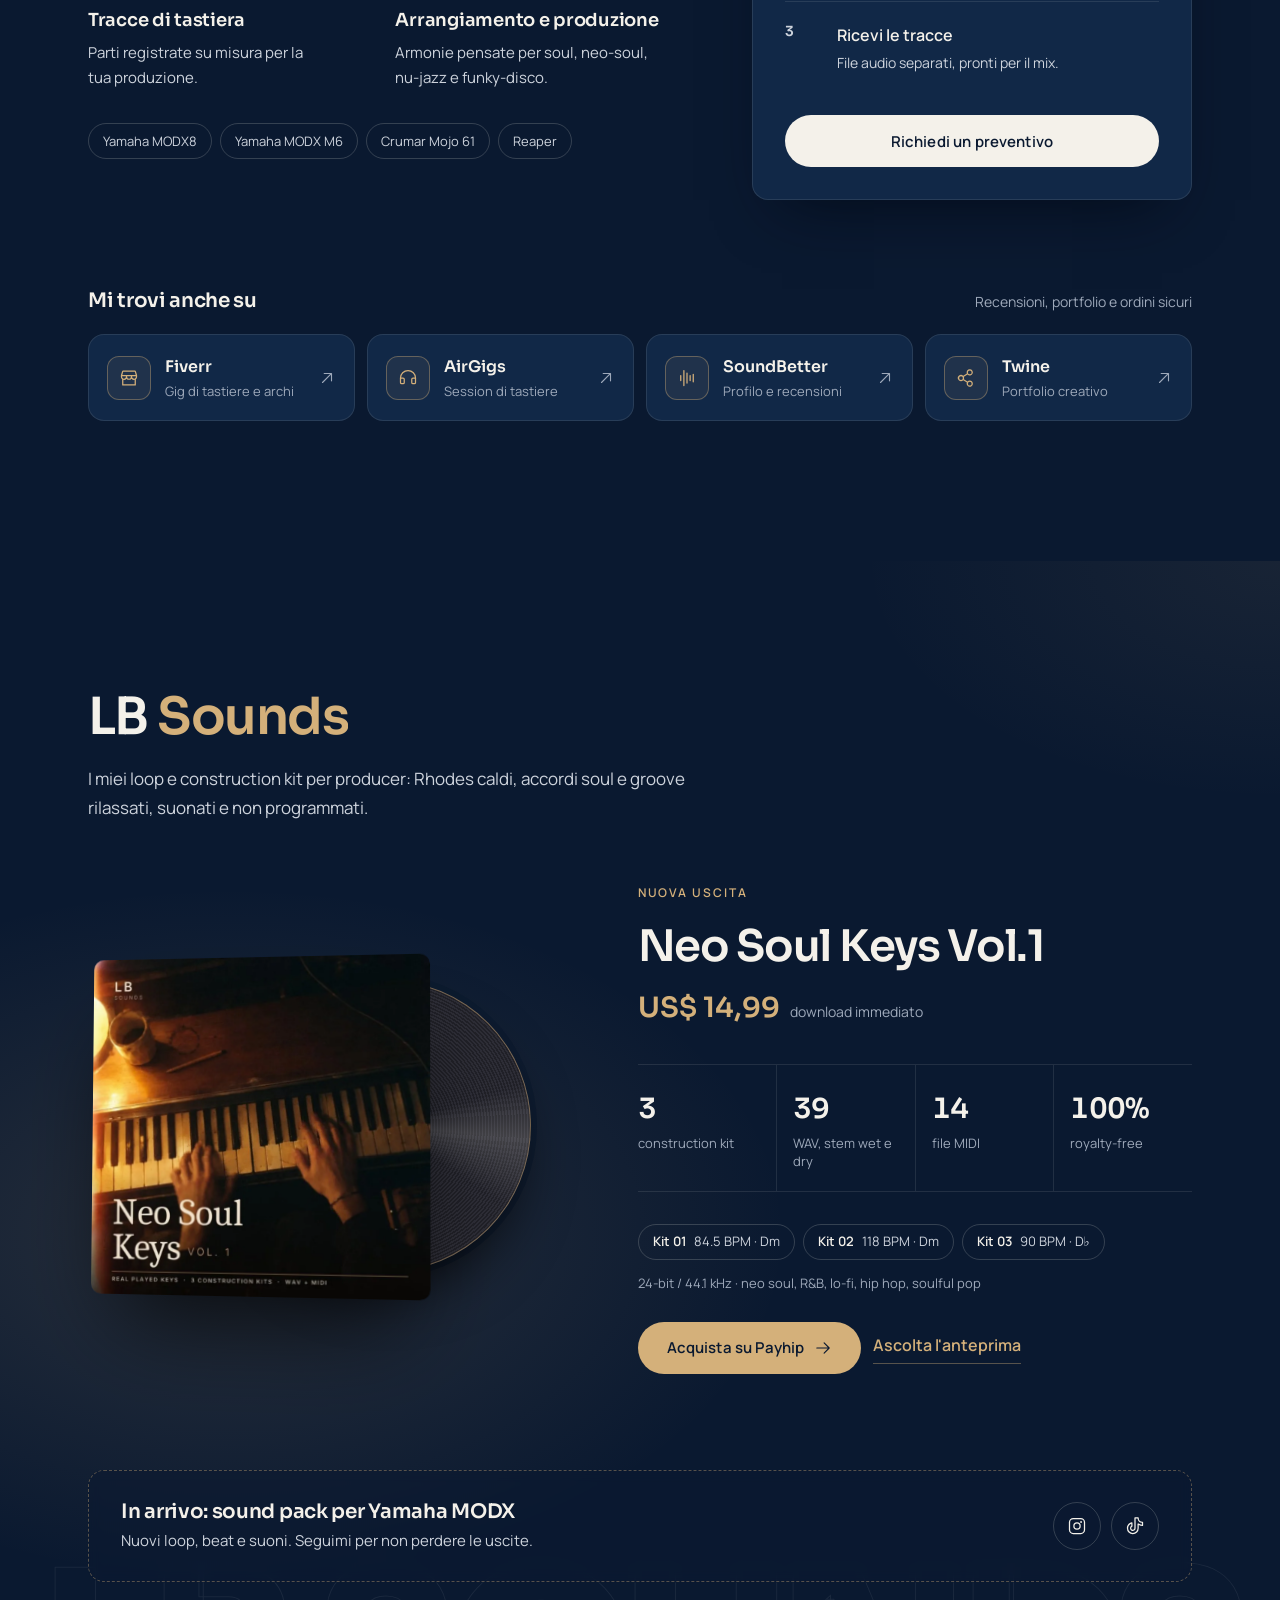
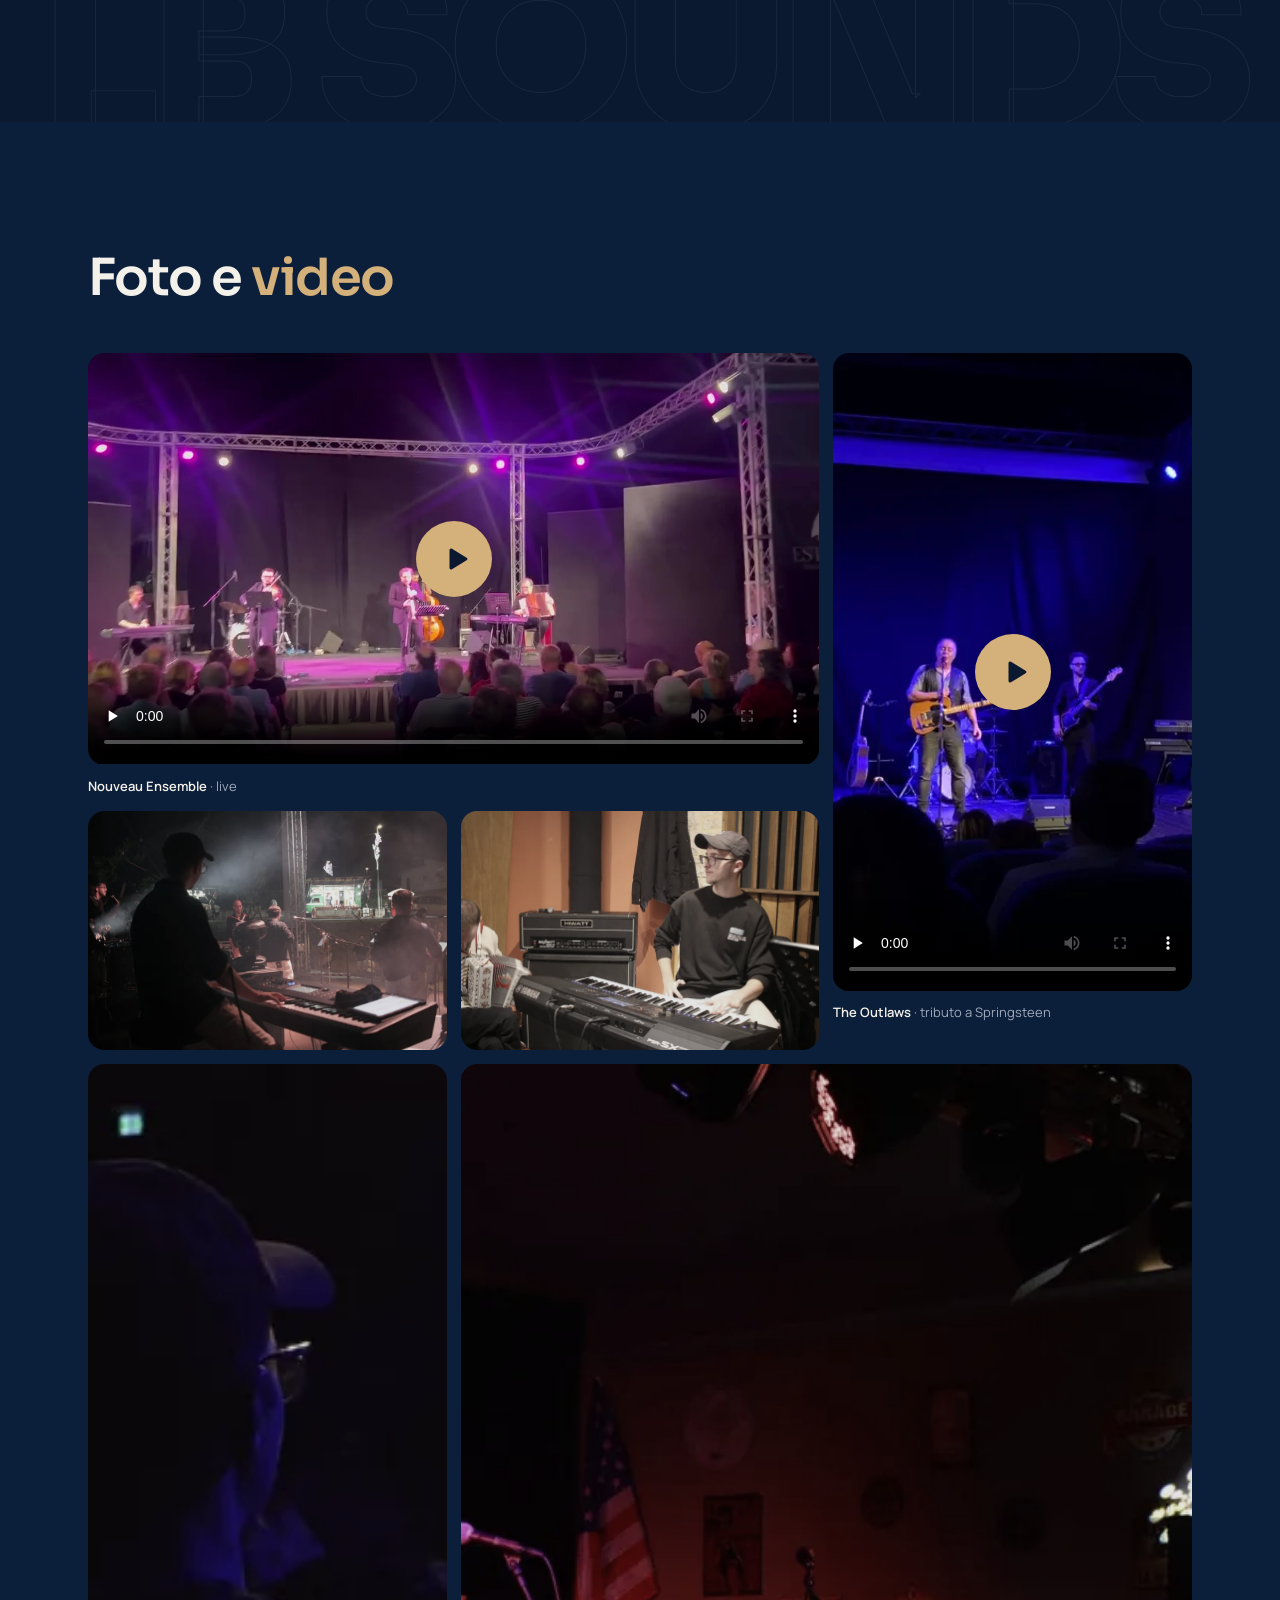
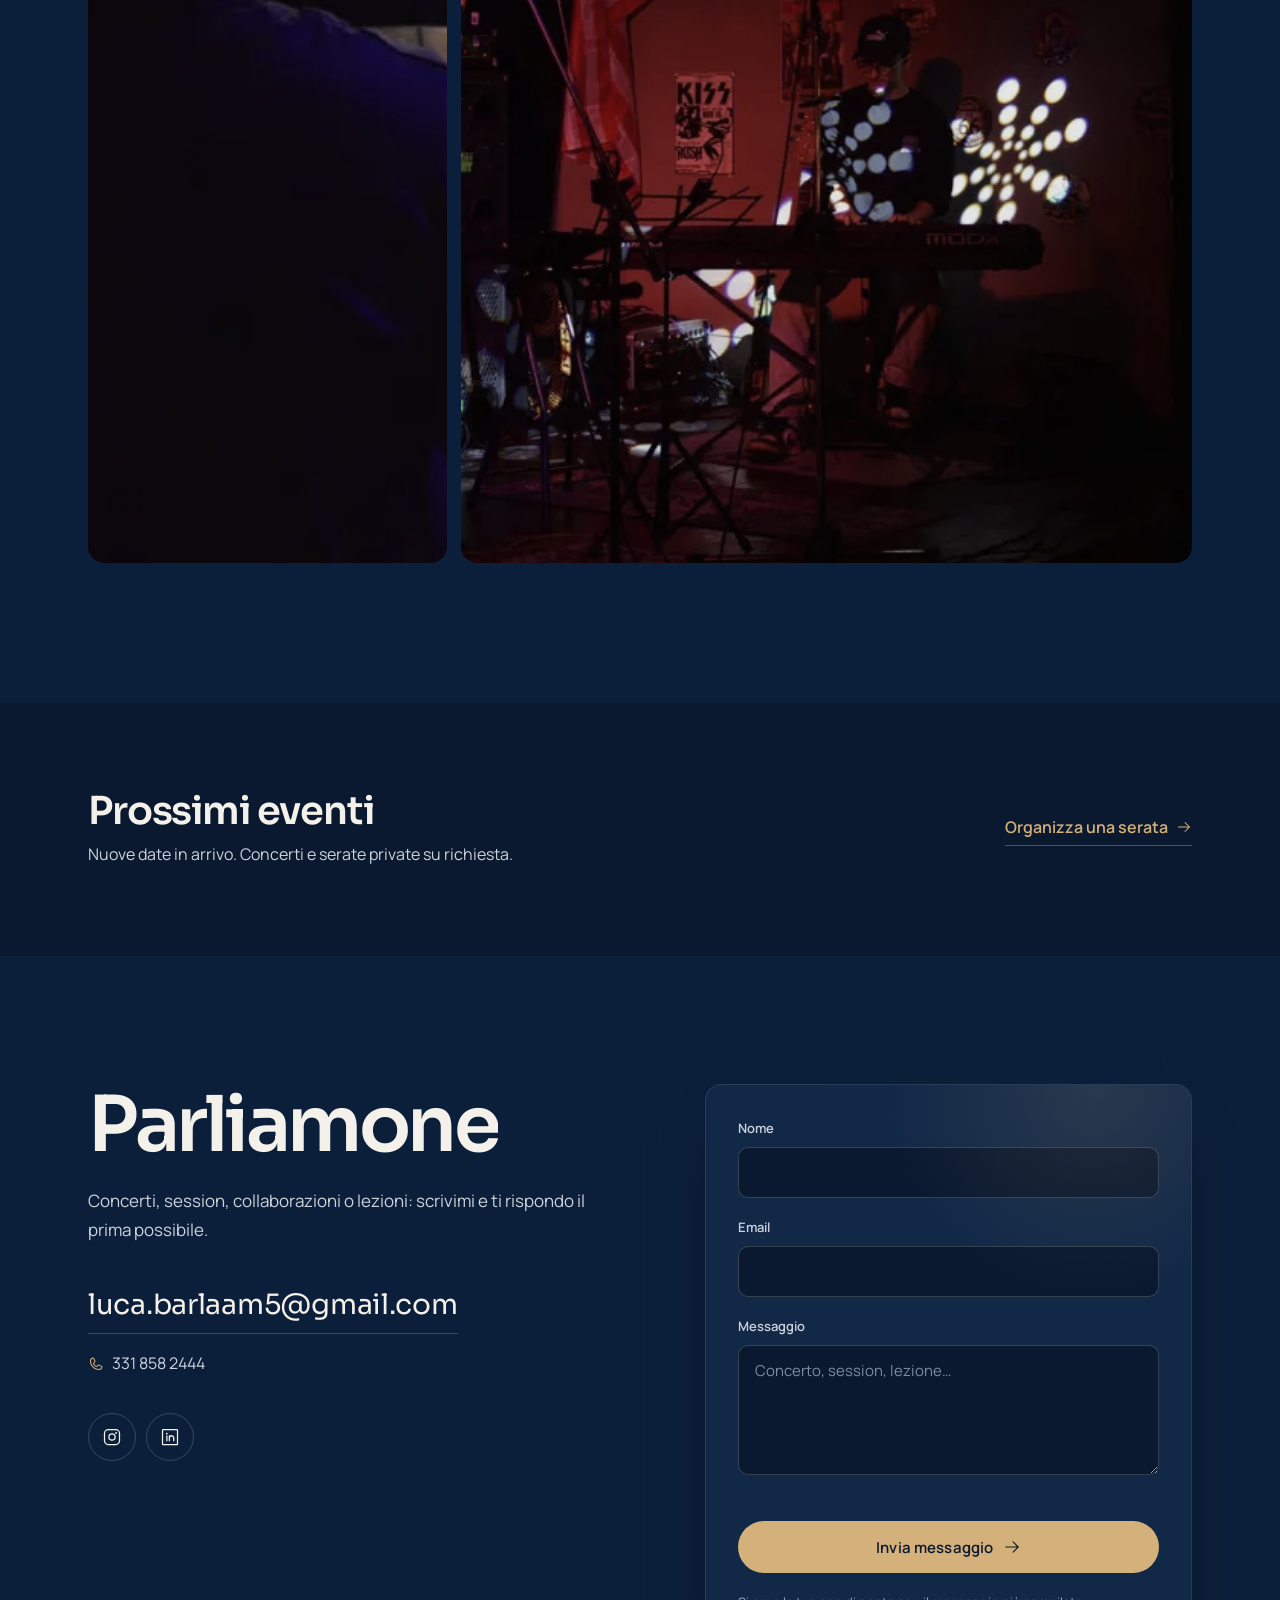
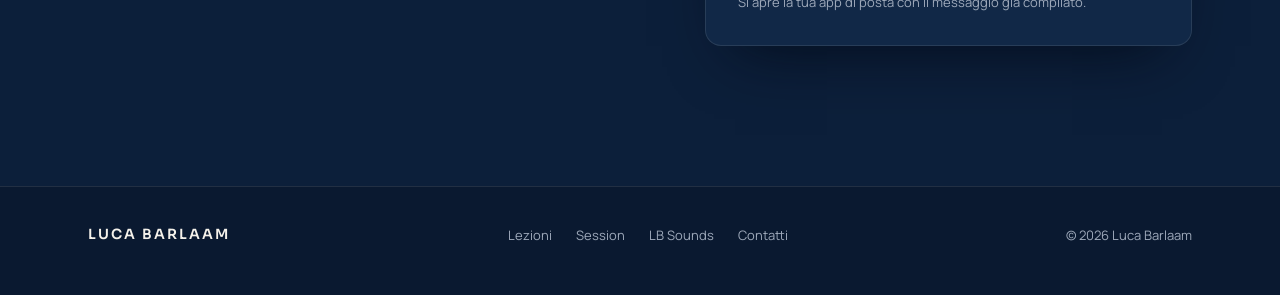
==== commit 5ac53387: "Bio: foto piccola accanto al titolo, testo su due colonne Co-Authored-By: Claude Opus 5.5 <noreply@a" ====
--- a/index.html
+++ b/index.html
@@ -66,20 +66,24 @@
 
 <section id="bio">
   <div class="wrap bio">
-    <div>
-      <h2 class="reveal split">Chi sono</h2>
-      <p class="bio-quote reveal">Pianista e tastierista, classe 2005, tra studio classico e improvvisazione.</p>
+    <div class="bio-head">
+      <div class="avatar reveal zoom"><img loading="lazy" src="assets/img/live-1.webp" alt="Luca Barlaam alle tastiere durante un concerto live" width="933" height="1400"></div>
+      <div>
+        <h2 class="reveal split">Chi sono</h2>
+        <p class="bio-quote reveal">Pianista e tastierista, classe 2005, tra studio classico e improvvisazione.</p>
+      </div>
+    </div>
+    <div class="bio-body">
       <p class="lead reveal">Diplomando in Pianoforte al <strong>Conservatorio "G. Braga"</strong> di Teramo con il M° Toni Fidanza, studia privatamente pianoforte dal 2012 con il M° Mauro Di Ruscio, coltivando negli anni un linguaggio personale che intreccia rigore accademico e libertà interpretativa.</p>
       <p class="lead reveal">Suona stabilmente con la <strong>RadiCànti FolkOrchestra</strong>, con cui partecipa a festival e rassegne nell'Italia centrale e a sessioni di registrazione in studio, contribuendo alla parte armonica e alla scrittura musicale. È inoltre membro dei <strong>DiscoNova</strong>, quartetto funky, disco e dance, del <strong>Nouveau Ensemble</strong> del sassofonista Mimmo Malandra e dei <strong>The Outlaws</strong>, tributo a Bruce Springsteen, e collabora con diversi gruppi locali.</p>
       <p class="lead reveal">Affianca all'attività live un percorso costante di studio e di registrazione, insieme all'insegnamento del pianoforte e delle tastiere.</p>
+    </div>
+    <div class="bio-foot">
       <div class="stats reveal">
         <div><div class="stat-num" data-count="14">14</div><div class="stat-label">anni di studio pianistico</div></div>
         <div><div class="stat-num" data-count="4">4</div><div class="stat-label">formazioni stabili</div></div>
       </div>
-    </div>
-    <div>
-      <div class="portrait-wrap reveal zoom"><div class="portrait"><img loading="lazy" src="assets/img/live-1.webp" alt="Luca Barlaam alle tastiere durante un concerto live" width="933" height="1400"></div></div>
-      <div class="bands reveal" style="--d:.15s">
+      <div class="bands reveal">
         <a class="chip" href="https://youtu.be/ISTFkZX7iXk" target="_blank" rel="noopener" aria-label="RadiCànti FolkOrchestra: videoclip di Addije Amore su YouTube"><svg class="ic" aria-hidden="true"><use href="#i-play"/></svg>RadiCànti FolkOrchestra</a>
         <span class="chip">DiscoNova</span>
         <a class="chip" href="#video"><svg class="ic" aria-hidden="true"><use href="#i-play"/></svg>Nouveau Ensemble</a>
--- a/assets/style.css
+++ b/assets/style.css
@@ -339,7 +339,7 @@
 .marquee span::after{width:10px;height:10px}
 
 /* bio: il ritratto resta fermo mentre scorri il testo */
-@media (min-width:901px){.bio>div:last-child{position:sticky;top:96px}}
+
 
 /* bordi che si illuminano sotto il cursore */
 .platform{position:relative}
@@ -362,3 +362,20 @@
 @keyframes pulse{0%{box-shadow:0 0 0 0 rgba(212,176,122,.5)}100%{box-shadow:0 0 0 22px rgba(212,176,122,0)}}
 @media (max-width:640px){.marquee{padding:20px 0}.vplay{width:64px;height:64px;margin:-32px 0 0 -32px}}
 @media (prefers-reduced-motion:reduce){.wi{transform:none!important}}
+
+/* bio a colonna unica con foto piccola accanto al titolo */
+.bio{display:block}
+.bio-head{display:flex;align-items:center;gap:clamp(20px,3vw,36px);margin-bottom:36px}
+.bio-head h2{margin-bottom:12px}
+.bio-head .bio-quote{margin:0;max-width:36ch}
+.avatar{position:relative;flex-shrink:0;width:clamp(96px,11vw,140px);aspect-ratio:1;border-radius:28px;overflow:hidden;box-shadow:0 20px 40px -20px rgba(2,8,20,.9),0 0 0 1px var(--gold-line),0 0 0 6px var(--bg),0 0 0 7px rgba(212,176,122,.22);rotate:-4deg;transition:rotate .7s var(--ease),scale .7s var(--ease)}
+.avatar:hover{rotate:0deg;scale:1.04}
+.avatar img{width:100%;height:100%;object-fit:cover;object-position:center 28%}
+.bio-body{columns:2;column-gap:56px}
+.bio-body .lead{margin:0 0 18px;max-width:none}
+.bio-body .lead:last-child{margin-bottom:0}
+.bio-foot{display:flex;justify-content:space-between;align-items:flex-end;gap:32px;flex-wrap:wrap;margin-top:44px;padding-top:28px;border-top:1px solid var(--line)}
+.bio-foot .stats{margin:0;padding:0;border:0}
+.bio-foot .bands{margin:0;justify-content:flex-end}
+@media (max-width:900px){.bio-body{columns:1}.bio-foot .bands{justify-content:flex-start}}
+@media (max-width:640px){.bio-head{gap:18px;align-items:flex-start;flex-direction:column}.avatar{width:96px;border-radius:24px}.bio-head .bio-quote{font-size:19px}}
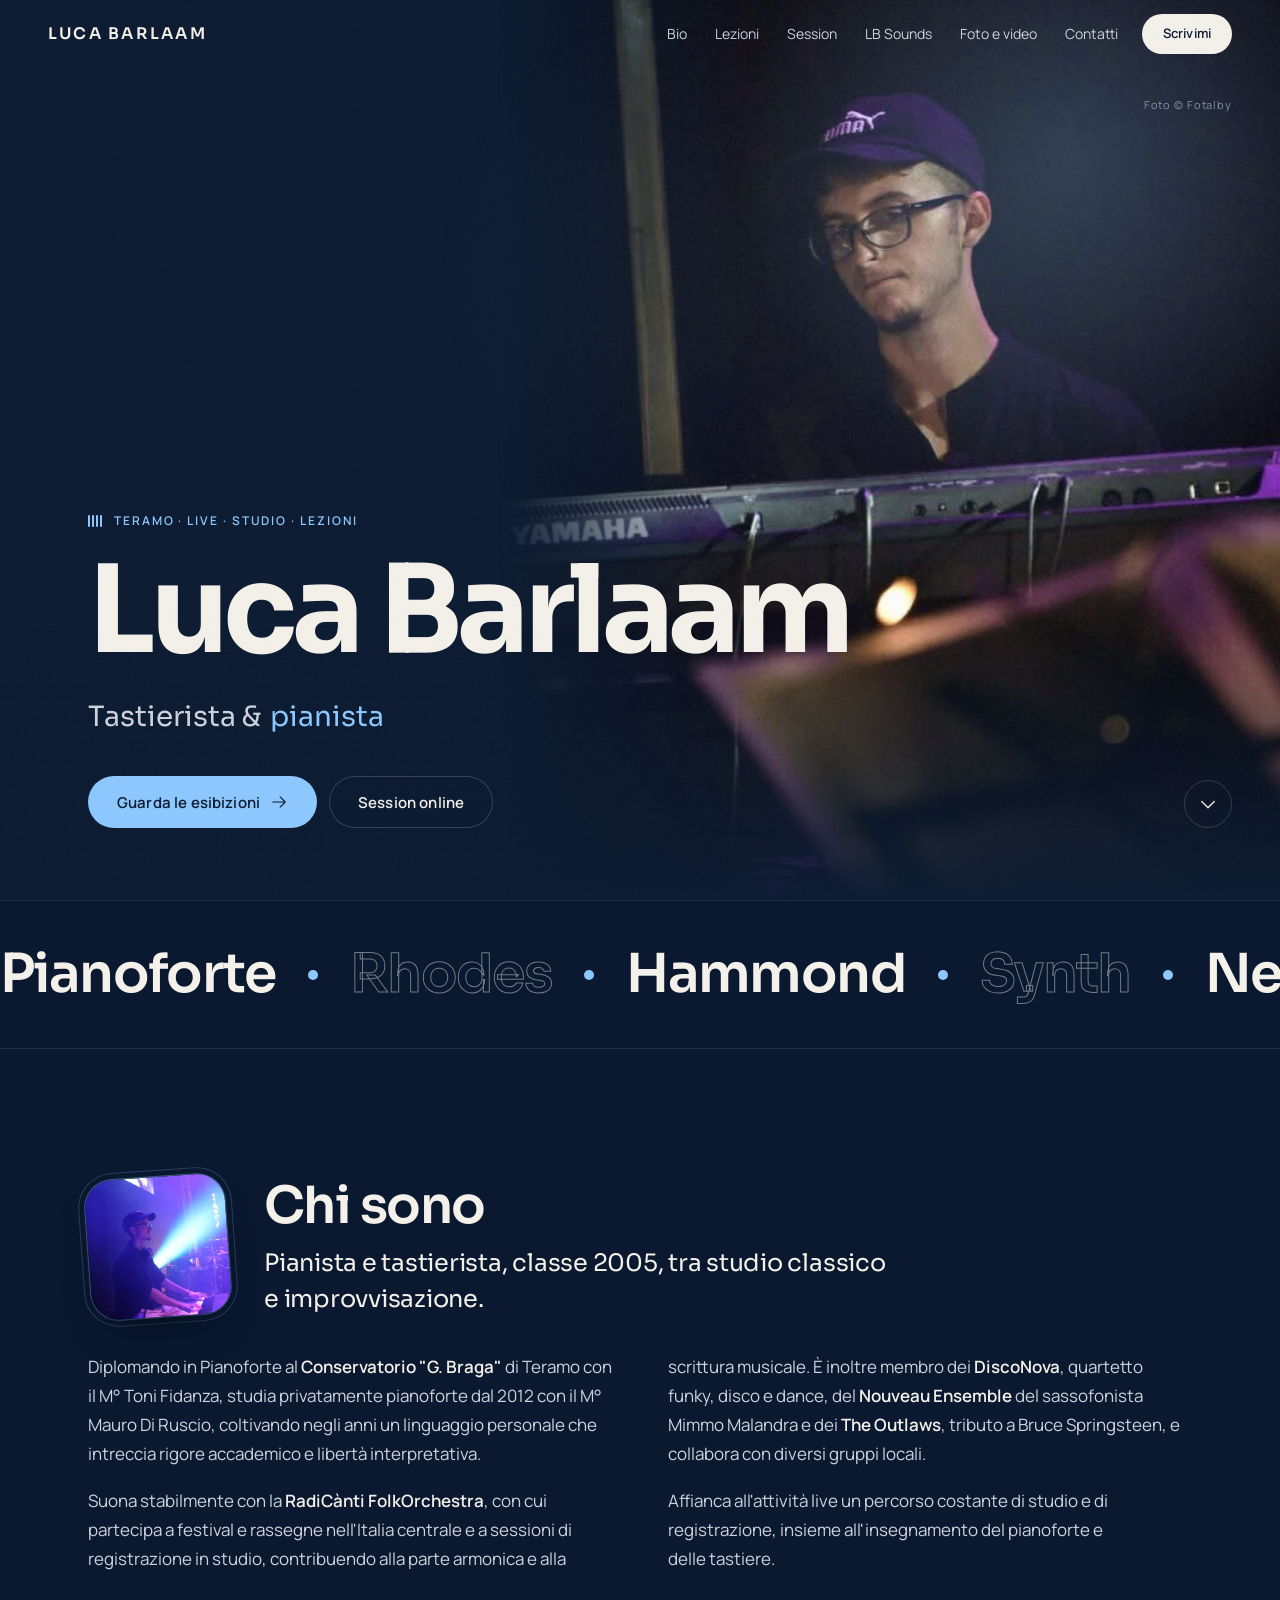
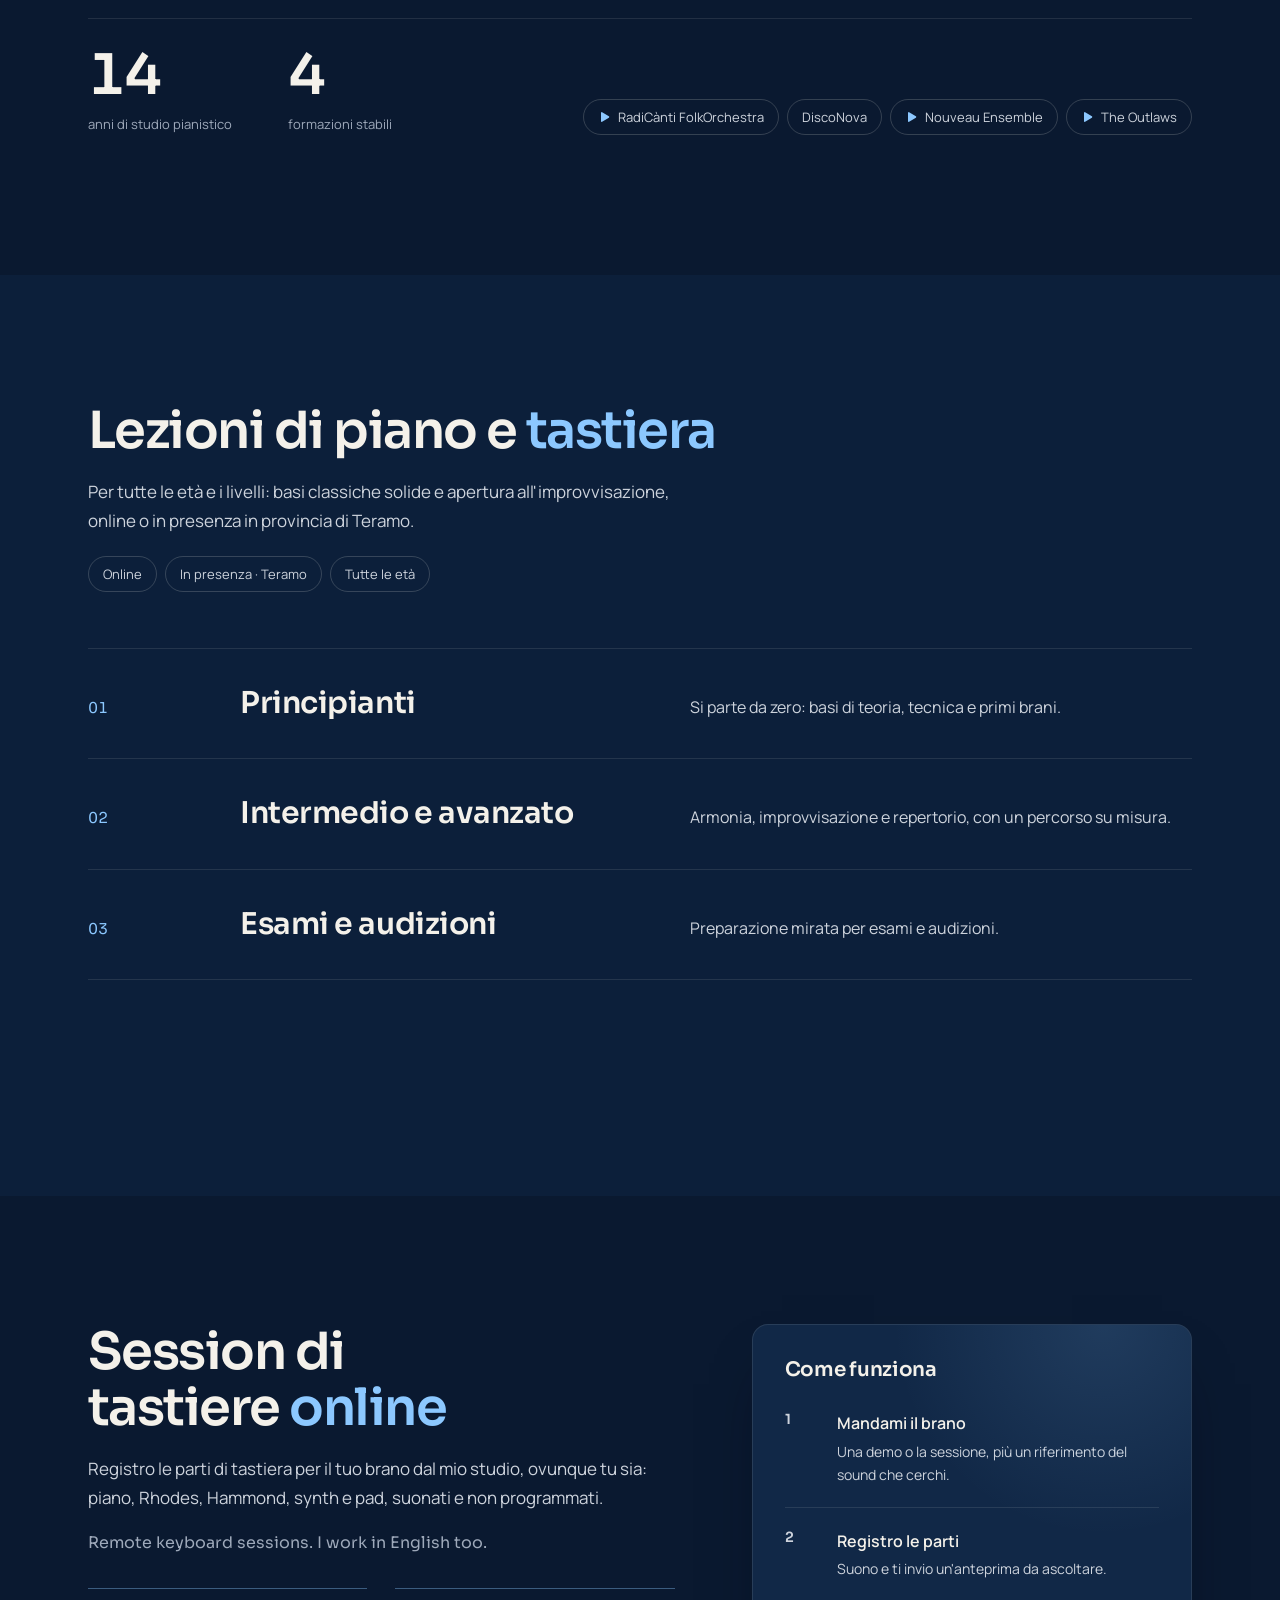
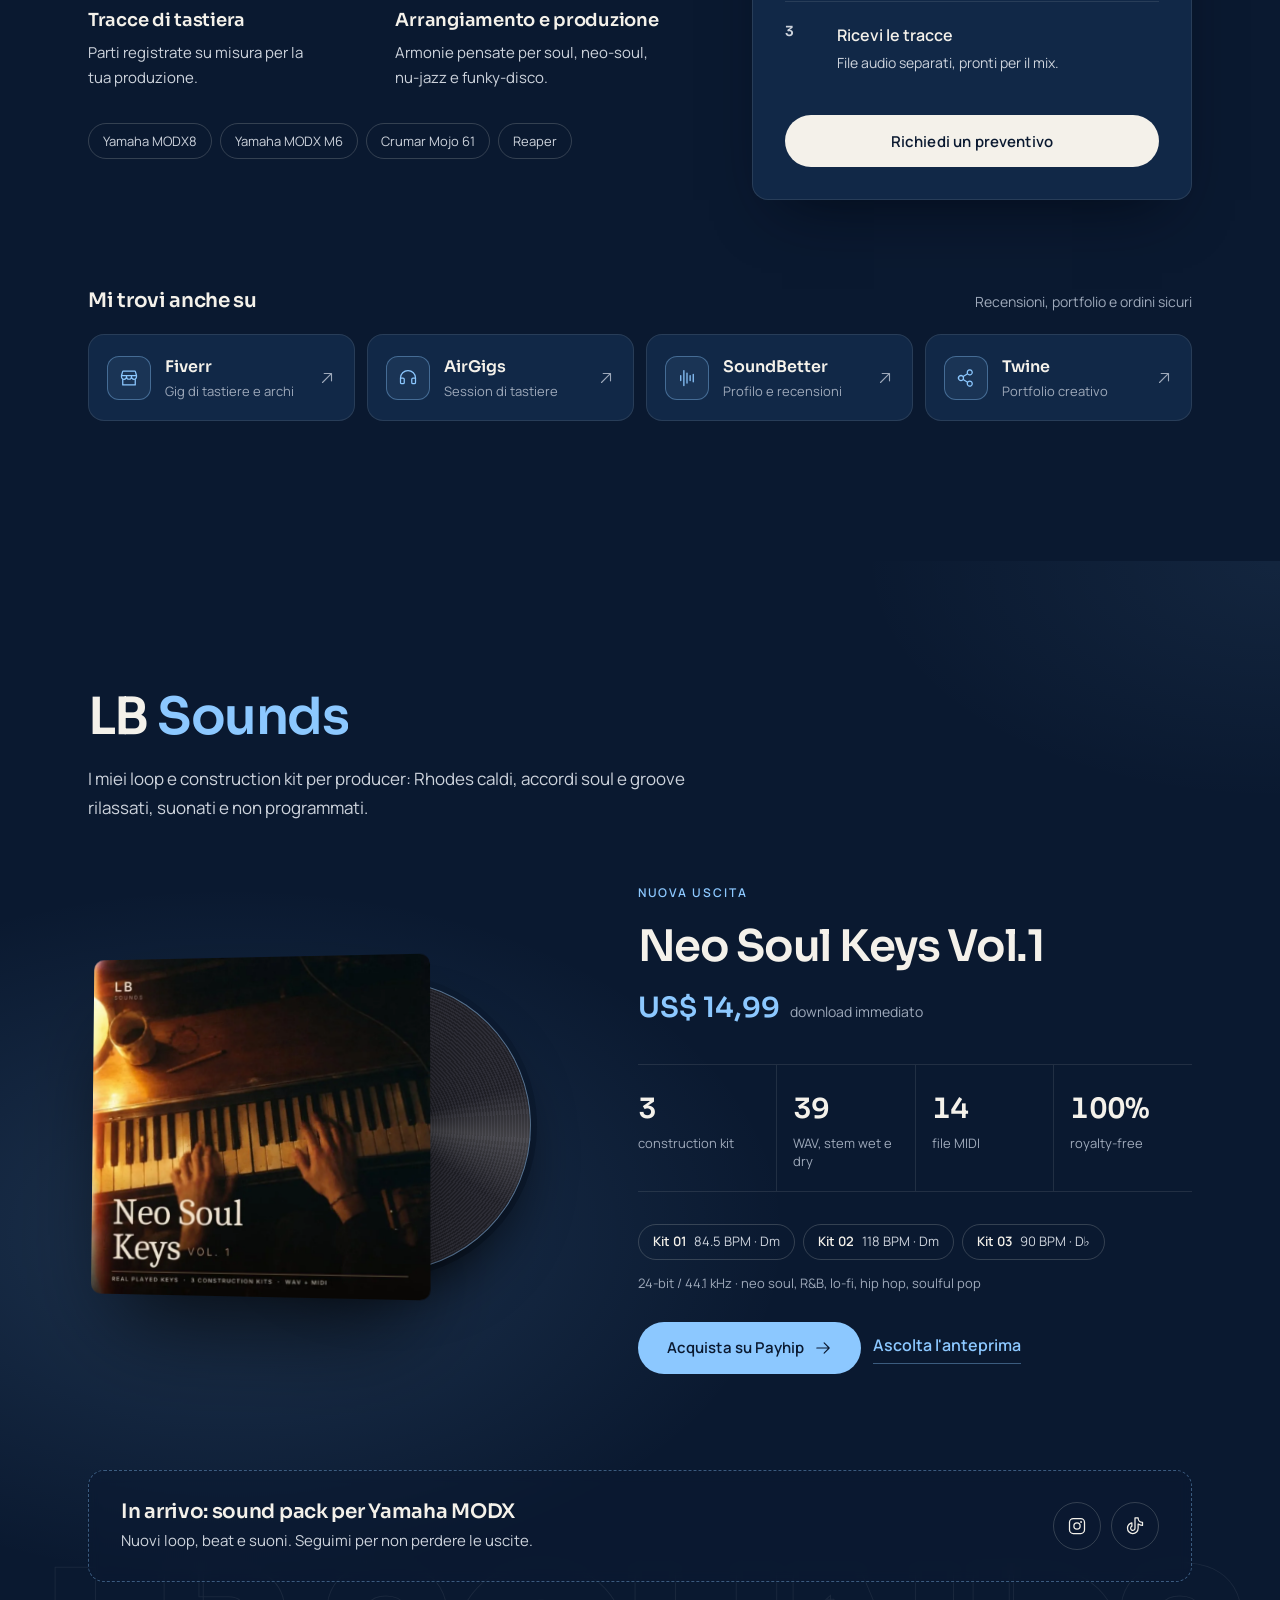
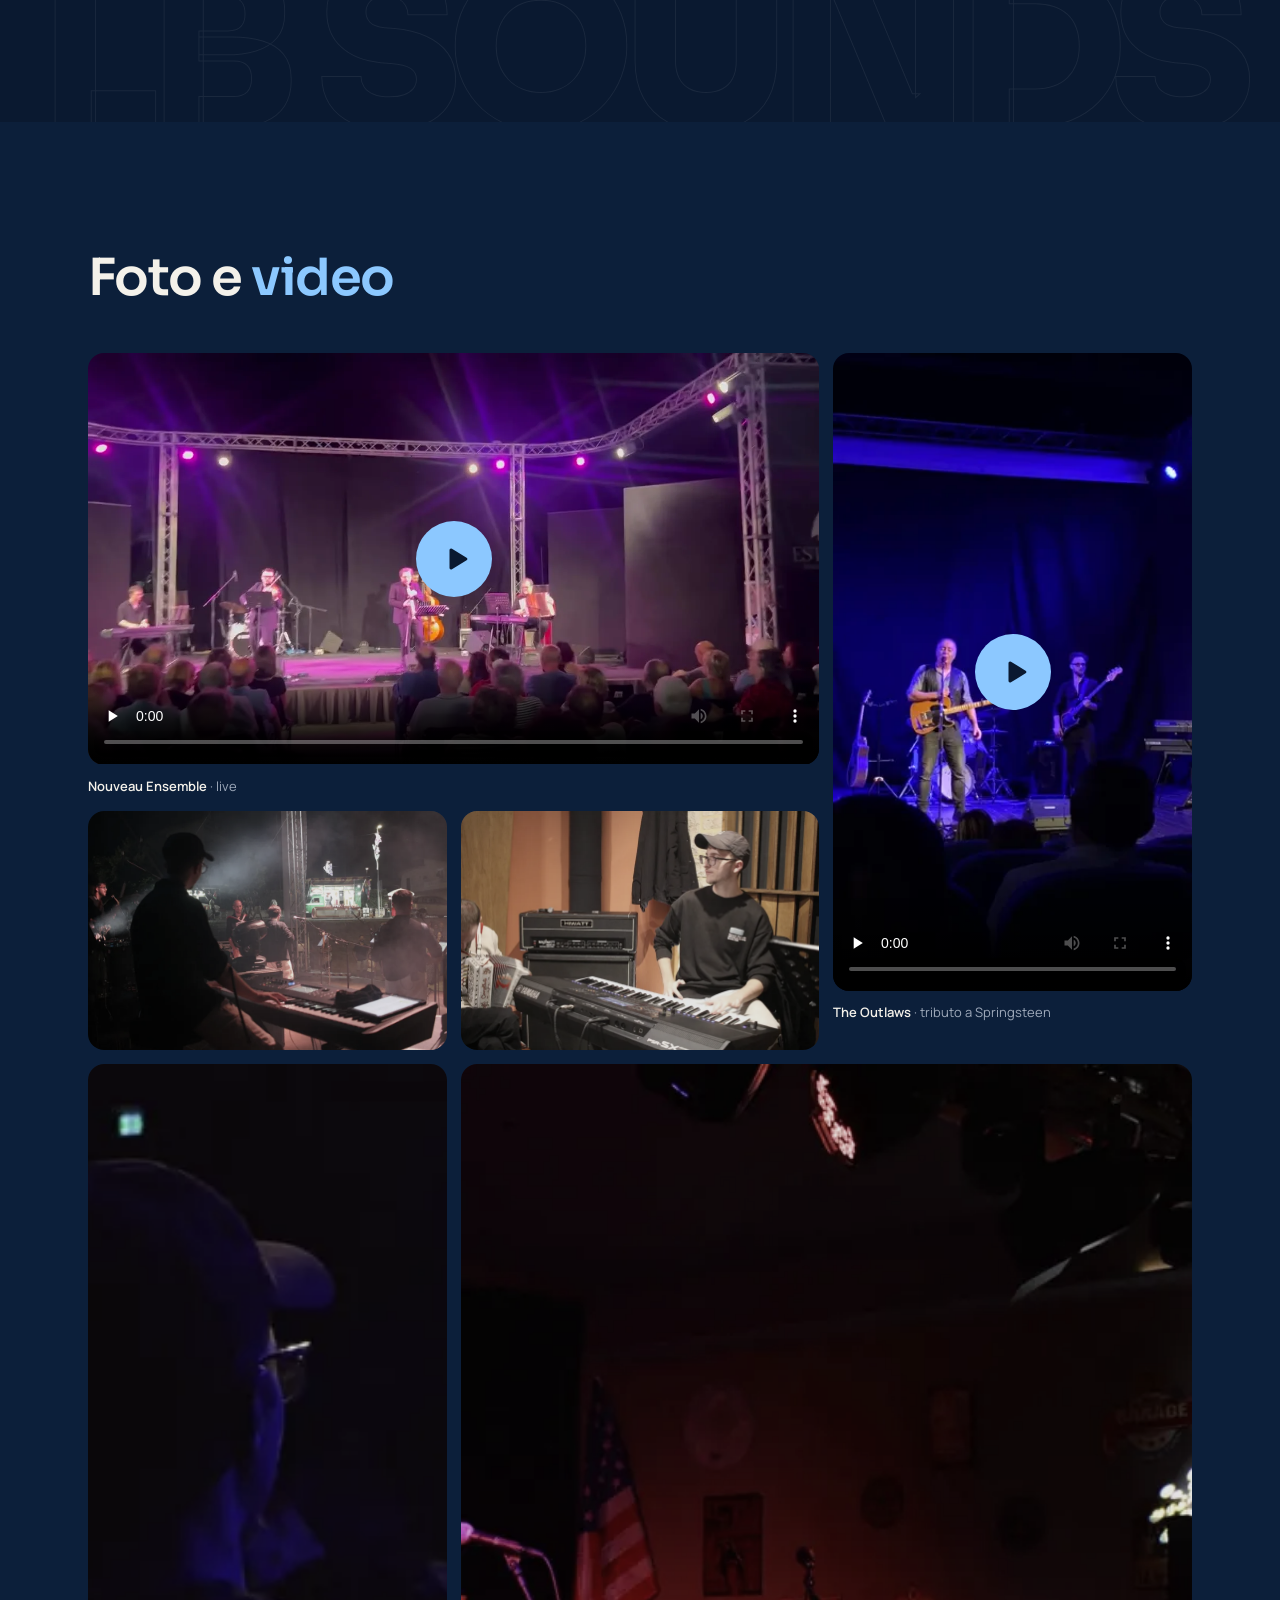
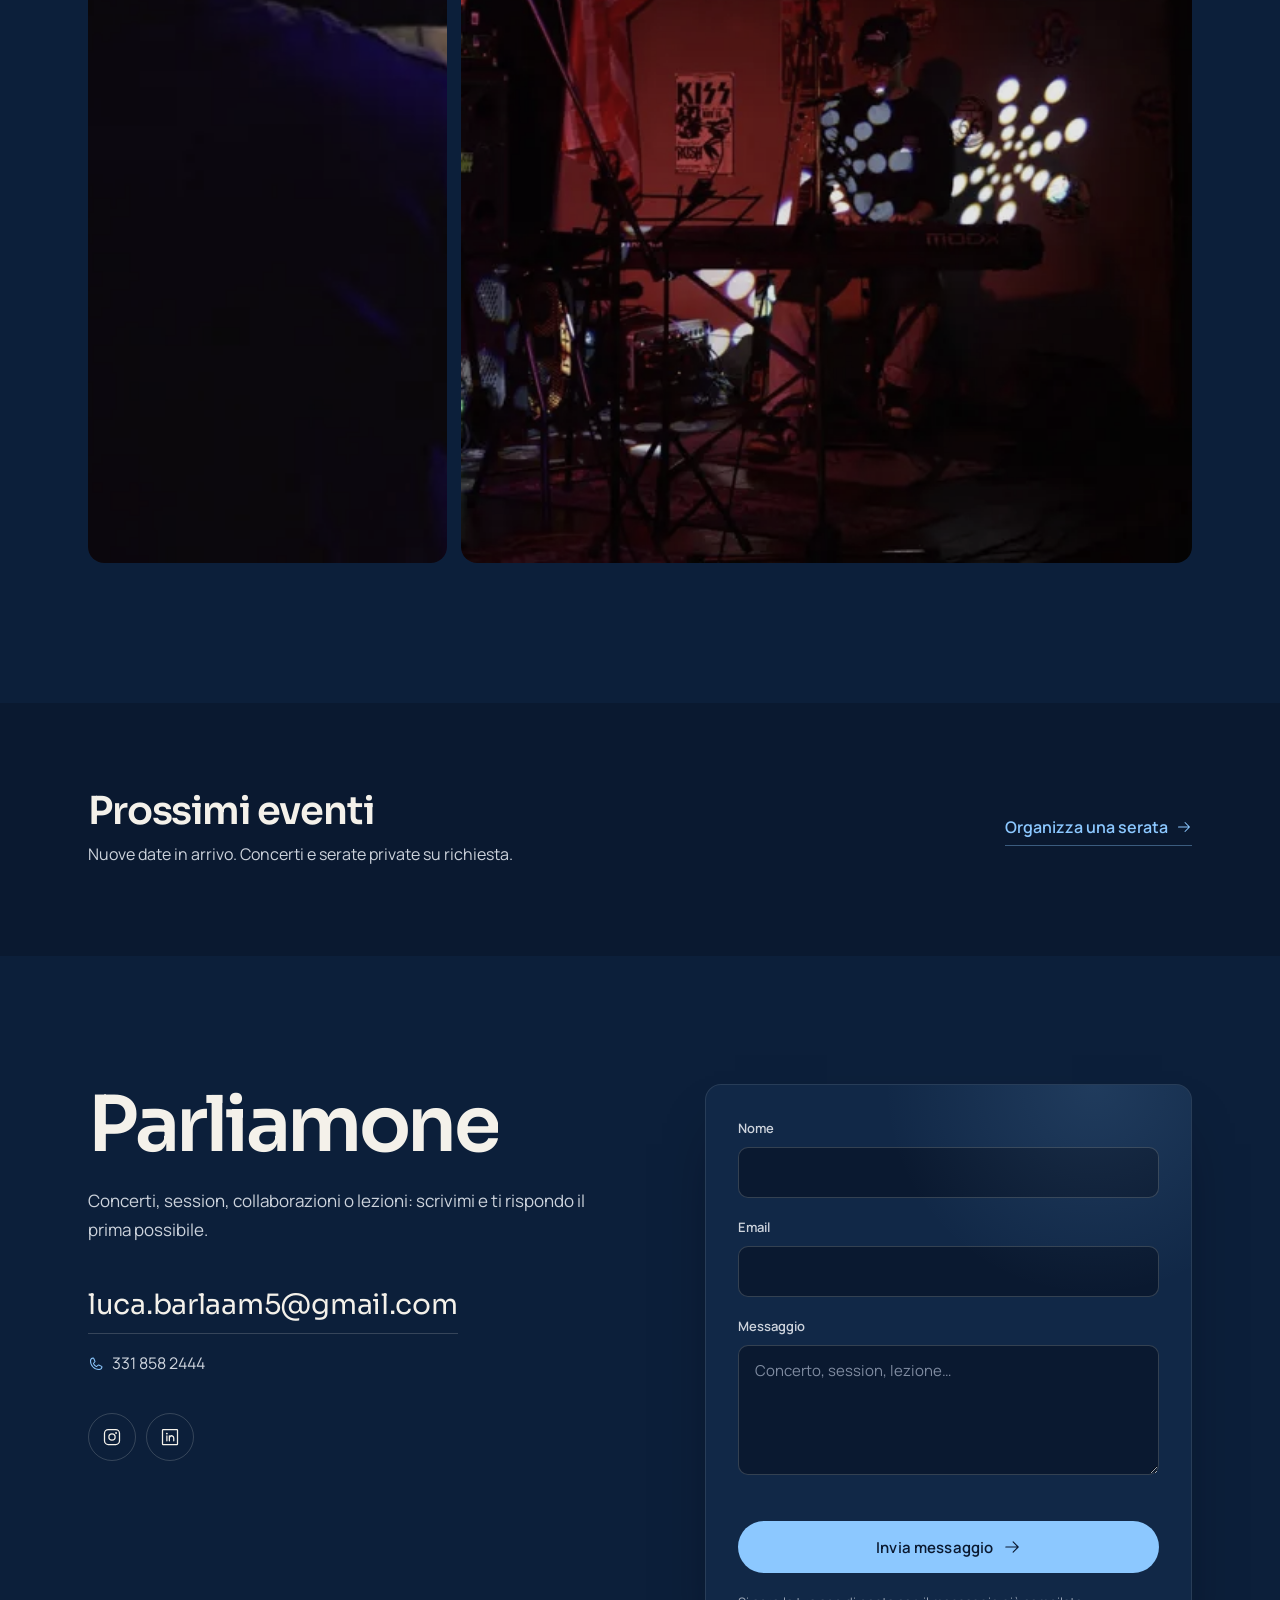
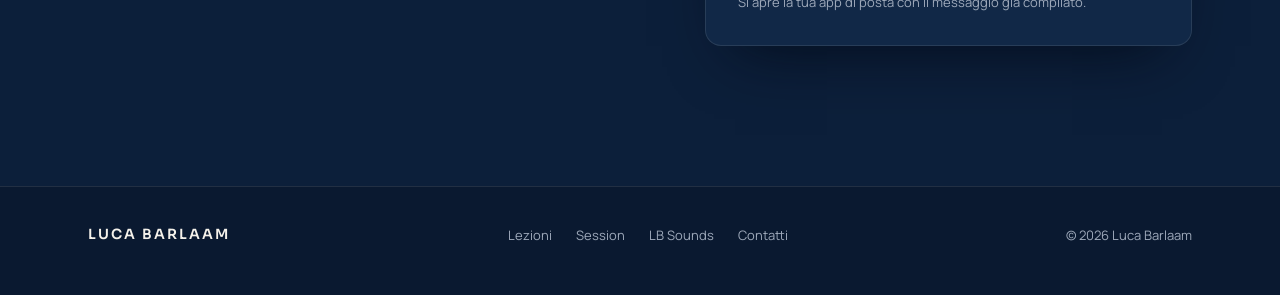
==== commit 0ec3e942: "Foto e video rinominati con il nome, immagine principale indicizzabile, sitemap per Google Co-Author" ====
--- a/index.html
+++ b/index.html
@@ -10,17 +10,20 @@
 <meta property="og:locale" content="it_IT">
 <meta property="og:title" content="Luca Barlaam · Tastierista e pianista">
 <meta property="og:description" content="Live, studio, session online e lezioni di pianoforte. Teramo, Abruzzo.">
-<meta property="og:image" content="assets/img/hero.jpg">
+<meta property="og:image" content="https://lucabarlaam5-dev.github.io/assets/img/luca-barlaam-tastierista-live.jpg">
+<meta property="og:image:alt" content="Luca Barlaam alla tastiera durante un concerto">
+<meta property="og:url" content="https://lucabarlaam5-dev.github.io/">
+<link rel="canonical" href="https://lucabarlaam5-dev.github.io/">
 <meta name="twitter:card" content="summary_large_image">
 <meta name="theme-color" content="#0A1930">
 <link rel="icon" href="assets/favicon.svg" type="image/svg+xml">
 <link rel="preload" href="assets/fonts/sora.woff2" as="font" type="font/woff2" crossorigin>
 <link rel="preload" href="assets/fonts/manrope.woff2" as="font" type="font/woff2" crossorigin>
-<link rel="preload" as="image" href="assets/img/hero-sm.webp" media="(max-width:640px)">
-<link rel="preload" as="image" href="assets/img/hero.webp" media="(min-width:641px)">
+<link rel="preload" as="image" href="assets/img/luca-barlaam-tastierista-live-sm.webp" media="(max-width:640px)">
+<link rel="preload" as="image" href="assets/img/luca-barlaam-tastierista-live.webp" media="(min-width:641px)">
 <link rel="stylesheet" href="assets/style.css">
 <script type="application/ld+json">
-{"@context":"https://schema.org","@type":"Person","name":"Luca Barlaam","jobTitle":"Pianista e tastierista","image":"assets/img/hero.jpg","email":"mailto:luca.barlaam5@gmail.com","telephone":"+39 331 858 2444",
+{"@context":"https://schema.org","@type":"Person","name":"Luca Barlaam","jobTitle":"Pianista e tastierista","url":"https://lucabarlaam5-dev.github.io/","image":"https://lucabarlaam5-dev.github.io/assets/img/luca-barlaam-tastierista-live.jpg","email":"mailto:luca.barlaam5@gmail.com","telephone":"+39 331 858 2444",
 "address":{"@type":"PostalAddress","addressLocality":"Teramo","addressRegion":"Abruzzo","addressCountry":"IT"},
 "sameAs":["https://www.instagram.com/barlaam.luca/","https://www.linkedin.com/in/luca-barlaam-76335543a/","https://www.fiverr.com/lucabarlaam55","https://www.airgigs.com/user/lucabarlaam","https://soundbetter.com/profiles/729710-luca-barlaam","https://www.twine.net/LucaBarlaam","https://www.instagram.com/lbsoundsandproductions/","https://www.tiktok.com/@lb_soundsandproduction"]}
 </script>
@@ -45,7 +48,7 @@
 
 <main id="main">
 <section id="home" class="hero" aria-label="Presentazione">
-  <div class="hero-bg" role="img" aria-label="Luca Barlaam alla tastiera Yamaha durante un concerto"></div>
+  <div class="hero-bg"><picture><source media="(max-width:640px)" srcset="assets/img/luca-barlaam-tastierista-live-sm.webp"><img src="assets/img/luca-barlaam-tastierista-live.webp" alt="Luca Barlaam, tastierista e pianista di Teramo, alla tastiera Yamaha durante un concerto" width="666" height="999" fetchpriority="high"></picture></div>
   <span class="credit">Foto © Fotalby</span>
   <div class="hero-inner">
     <div class="label fade-up" style="animation-delay:.1s"><span class="eq" aria-hidden="true"><i></i><i></i><i></i><i></i></span>Teramo · Live · Studio · Lezioni</div>
@@ -67,7 +70,7 @@
 <section id="bio">
   <div class="wrap bio">
     <div class="bio-head">
-      <div class="avatar reveal zoom"><img loading="lazy" src="assets/img/live-1.webp" alt="Luca Barlaam alle tastiere durante un concerto live" width="933" height="1400"></div>
+      <div class="avatar reveal zoom"><img loading="lazy" src="assets/img/luca-barlaam-concerto-live.webp" alt="Luca Barlaam alle tastiere durante un concerto live" width="933" height="1400"></div>
       <div>
         <h2 class="reveal split">Chi sono</h2>
         <p class="bio-quote reveal">Pianista e tastierista, classe 2005, tra studio classico e improvvisazione.</p>
@@ -148,7 +151,7 @@
     <div class="product">
       <div class="cover-wrap reveal zoom">
         <div class="vinyl" aria-hidden="true"></div>
-        <a class="cover" href="https://payhip.com/b/2KjFE" target="_blank" rel="noopener" aria-label="LB - Neo Soul Keys Vol.1 su Payhip"><img src="assets/img/neo-soul-keys-vol1.webp" width="900" height="900" alt="Copertina di LB - Neo Soul Keys Vol.1: mani su un pianoforte a luce calda" loading="lazy" decoding="async"></a>
+        <a class="cover" href="https://payhip.com/b/2KjFE" target="_blank" rel="noopener" aria-label="LB - Neo Soul Keys Vol.1 su Payhip"><img src="assets/img/lb-sounds-neo-soul-keys-vol1-luca-barlaam.webp" width="900" height="900" alt="Copertina di LB - Neo Soul Keys Vol.1: mani su un pianoforte a luce calda" loading="lazy" decoding="async"></a>
       </div>
       <div class="reveal" style="--d:.15s">
         <span class="label">Nuova uscita</span>
@@ -182,12 +185,12 @@
   <div class="wrap">
     <h2 class="reveal split">Foto e <em>video</em></h2>
     <div class="mosaic">
-      <figure class="video-card m-video reveal"><div class="vwrap"><video controls playsinline preload="none" poster="assets/img/poster-nouveau.webp" style="aspect-ratio:16/9" aria-label="Luca Barlaam alle tastiere con il Nouveau Ensemble, live"><source src="assets/video/nouveau-ensemble.mp4" type="video/mp4"></video><button class="vplay" type="button" aria-label="Riproduci il video"><svg class="ic" aria-hidden="true"><use href="#i-play"/></svg></button></div><figcaption><strong>Nouveau Ensemble</strong> · live</figcaption></figure>
-      <figure class="video-card m-vert reveal" style="--d:.1s"><div class="vwrap"><video controls playsinline preload="none" poster="assets/img/poster-outlaws.webp" aria-label="Luca Barlaam con The Outlaws, tributo a Bruce Springsteen, live"><source src="assets/video/the-outlaws.mp4" type="video/mp4"></video><button class="vplay" type="button" aria-label="Riproduci il video"><svg class="ic" aria-hidden="true"><use href="#i-play"/></svg></button></div><figcaption><strong>The Outlaws</strong> · tributo a Springsteen</figcaption></figure>
-      <div class="m-photo reveal zoom"><button class="gallery-item" aria-label="Ingrandisci: sul palco all'aperto"><img loading="lazy" decoding="async" src="assets/img/palco-sm.webp" data-full="assets/img/palco.webp" alt="Luca Barlaam sul palco durante un concerto all'aperto, visto da dietro le tastiere"></button></div>
-      <div class="m-photo reveal zoom" style="--d:.08s"><button class="gallery-item" aria-label="Ingrandisci: sala prove"><img loading="lazy" decoding="async" src="assets/img/sala-prove-sm.webp" data-full="assets/img/sala-prove.webp" alt="Luca Barlaam, tastierista, in sala prove"></button></div>
-      <div class="m-photo reveal zoom"><button class="gallery-item" aria-label="Ingrandisci: sul palco"><img loading="lazy" decoding="async" src="assets/img/live-2-sm.webp" data-full="assets/img/live-2.webp" alt="Luca Barlaam sul palco alle tastiere, visto dal pubblico"></button></div>
-      <div class="m-photo wide reveal zoom" style="--d:.08s"><button class="gallery-item" aria-label="Ingrandisci: concerto all'aperto"><img loading="lazy" decoding="async" src="assets/img/live-aperto-sm.webp" data-full="assets/img/live-aperto.webp" alt="Luca Barlaam alle tastiere durante un concerto all'aperto" style="object-position:center 30%"></button></div>
+      <figure class="video-card m-video reveal"><div class="vwrap"><video controls playsinline preload="none" poster="assets/img/luca-barlaam-nouveau-ensemble.webp" style="aspect-ratio:16/9" aria-label="Luca Barlaam alle tastiere con il Nouveau Ensemble, live"><source src="assets/video/luca-barlaam-nouveau-ensemble-live.mp4" type="video/mp4"></video><button class="vplay" type="button" aria-label="Riproduci il video"><svg class="ic" aria-hidden="true"><use href="#i-play"/></svg></button></div><figcaption><strong>Nouveau Ensemble</strong> · live</figcaption></figure>
+      <figure class="video-card m-vert reveal" style="--d:.1s"><div class="vwrap"><video controls playsinline preload="none" poster="assets/img/luca-barlaam-the-outlaws.webp" aria-label="Luca Barlaam con The Outlaws, tributo a Bruce Springsteen, live"><source src="assets/video/luca-barlaam-the-outlaws-live.mp4" type="video/mp4"></video><button class="vplay" type="button" aria-label="Riproduci il video"><svg class="ic" aria-hidden="true"><use href="#i-play"/></svg></button></div><figcaption><strong>The Outlaws</strong> · tributo a Springsteen</figcaption></figure>
+      <div class="m-photo reveal zoom"><button class="gallery-item" aria-label="Ingrandisci: sul palco all'aperto"><img loading="lazy" decoding="async" src="assets/img/luca-barlaam-palco-band-sm.webp" data-full="assets/img/luca-barlaam-palco-band.webp" alt="Luca Barlaam sul palco durante un concerto all'aperto, visto da dietro le tastiere"></button></div>
+      <div class="m-photo reveal zoom" style="--d:.08s"><button class="gallery-item" aria-label="Ingrandisci: sala prove"><img loading="lazy" decoding="async" src="assets/img/luca-barlaam-sala-prove-sm.webp" data-full="assets/img/luca-barlaam-sala-prove.webp" alt="Luca Barlaam, tastierista, in sala prove"></button></div>
+      <div class="m-photo reveal zoom"><button class="gallery-item" aria-label="Ingrandisci: sul palco"><img loading="lazy" decoding="async" src="assets/img/luca-barlaam-sul-palco-sm.webp" data-full="assets/img/luca-barlaam-sul-palco.webp" alt="Luca Barlaam sul palco alle tastiere, visto dal pubblico"></button></div>
+      <div class="m-photo wide reveal zoom" style="--d:.08s"><button class="gallery-item" aria-label="Ingrandisci: concerto all'aperto"><img loading="lazy" decoding="async" src="assets/img/luca-barlaam-concerto-all-aperto-sm.webp" data-full="assets/img/luca-barlaam-concerto-all-aperto.webp" alt="Luca Barlaam alle tastiere durante un concerto all'aperto" style="object-position:center 30%"></button></div>
     </div>
   </div>
 </section>
--- a/assets/style.css
+++ b/assets/style.css
@@ -8,7 +8,7 @@
   --bg:#0A1930;--bg-2:#0C1F3A;--surface:#112847;--surface-2:#163257;
   --line:rgba(244,241,234,.10);--line-2:rgba(244,241,234,.18);
   --text:#F4F1EA;--text-2:#CDD3DC;--text-3:#9EA9BA;
-  --gold:#D4B07A;--gold-2:#E4C99C;--gold-line:rgba(212,176,122,.38);--gold-wash:rgba(212,176,122,.08);
+  --gold:#8CC8FF;--gold-2:#B8DCFF;--gold-line:rgba(140,200,255,.38);--gold-wash:rgba(140,200,255,.08);
   --shadow:0 30px 60px -30px rgba(2,8,20,.85);
   --r-sm:10px;--r:16px;--ease:cubic-bezier(.16,1,.3,1);
   --z-nav:50;--z-overlay:90;--z-modal:100;
@@ -66,9 +66,9 @@
 
 /* ---------- hero ---------- */
 .hero{position:relative;min-height:100dvh;max-height:1000px;display:grid;align-items:end;overflow:hidden;isolation:isolate}
-.hero-bg{position:absolute;top:-6%;bottom:-6%;right:0;left:40%;z-index:-2;background:url(img/hero.webp) center 22%/cover no-repeat;will-change:transform;animation:heroIn 2.2s var(--ease) both;-webkit-mask-image:linear-gradient(90deg,transparent 0%,#000 32%);mask-image:linear-gradient(90deg,transparent 0%,#000 32%)}
+.hero-bg{position:absolute;top:-6%;bottom:-6%;right:0;left:40%;z-index:-2;background:url(img/luca-barlaam-tastierista-live.webp) center 22%/cover no-repeat;will-change:transform;animation:heroIn 2.2s var(--ease) both;-webkit-mask-image:linear-gradient(90deg,transparent 0%,#000 32%);mask-image:linear-gradient(90deg,transparent 0%,#000 32%)}
 @keyframes heroIn{from{transform:scale(1.12);filter:brightness(.4)}to{transform:scale(1.04);filter:none}}
-.hero::before{content:"";position:absolute;inset:0;z-index:-1;background:radial-gradient(700px 500px at 72% 30%,rgba(212,176,122,.10),transparent 70%),linear-gradient(180deg,rgba(10,25,48,0) 70%,var(--bg) 100%)}
+.hero::before{content:"";position:absolute;inset:0;z-index:-1;background:radial-gradient(700px 500px at 72% 30%,rgba(140,200,255,.10),transparent 70%),linear-gradient(180deg,rgba(10,25,48,0) 70%,var(--bg) 100%)}
 .credit{position:absolute;right:clamp(20px,5vw,48px);top:96px;font-size:11px;letter-spacing:.08em;color:var(--text-3);opacity:.8}
 .hero-inner{width:100%;max-width:1200px;margin:0 auto;padding:0 clamp(20px,5vw,48px) clamp(56px,8vh,96px)}
 .hero .label{display:flex;align-items:center;gap:12px}
@@ -139,7 +139,7 @@
 .skills p{color:var(--text-2);font-size:15px}
 .skills>div{padding-top:20px;border-top:1px solid var(--gold-line)}
 .panel{position:relative;background:var(--surface);border:1px solid var(--line);border-radius:var(--r);padding:32px;box-shadow:var(--shadow);overflow:hidden}
-.panel::before{content:"";position:absolute;inset:0;background:radial-gradient(420px circle at var(--mx,80%) var(--my,0%),rgba(212,176,122,.12),transparent 50%);pointer-events:none}
+.panel::before{content:"";position:absolute;inset:0;background:radial-gradient(420px circle at var(--mx,80%) var(--my,0%),rgba(140,200,255,.12),transparent 50%);pointer-events:none}
 .panel h3{font-size:20px;margin-bottom:8px}
 .step{display:grid;grid-template-columns:40px 1fr;gap:12px;padding:20px 0;border-top:1px solid var(--line)}
 .step:first-of-type{border-top:0}
@@ -160,12 +160,12 @@
 .platform:hover .go{color:var(--gold);transform:translate(3px,-3px)}
 
 /* ---------- LB Sounds ---------- */
-.lbs{background:radial-gradient(900px 560px at 18% 58%,rgba(212,176,122,.15),transparent 62%),radial-gradient(700px 400px at 100% 0%,rgba(212,176,122,.07),transparent 60%),var(--bg);overflow:hidden}
+.lbs{background:radial-gradient(900px 560px at 18% 58%,rgba(140,200,255,.15),transparent 62%),radial-gradient(700px 400px at 100% 0%,rgba(140,200,255,.07),transparent 60%),var(--bg);overflow:hidden}
 .lbs-word{position:absolute;left:50%;bottom:-.18em;transform:translateX(-50%);font-family:'Sora';font-weight:800;font-size:clamp(80px,17vw,250px);letter-spacing:-.06em;line-height:1;white-space:nowrap;color:transparent;-webkit-text-stroke:1px rgba(244,241,234,.07);pointer-events:none;user-select:none}
 .product{display:grid;grid-template-columns:minmax(260px,460px) minmax(0,1fr);gap:clamp(40px,7vw,96px);align-items:center;margin-top:56px}
 .cover-wrap{position:relative;margin-right:26%}
 .vinyl{position:absolute;top:7%;right:-30%;width:86%;aspect-ratio:1;border-radius:50%;z-index:0;background:repeating-radial-gradient(circle,#202027 0 1.5px,#2d2d36 1.5px 3px);box-shadow:var(--shadow);transition:right .9s var(--ease);animation:spin 9s linear infinite}
-.vinyl{border:1px solid rgba(212,176,122,.45);box-shadow:0 30px 60px -20px rgba(0,0,0,.9),0 0 0 6px rgba(10,25,48,.6)}
+.vinyl{border:1px solid rgba(140,200,255,.45);box-shadow:0 30px 60px -20px rgba(0,0,0,.9),0 0 0 6px rgba(10,25,48,.6)}
 .vinyl::before{content:"";position:absolute;inset:0;border-radius:50%;background:conic-gradient(from 30deg,transparent 0 12%,rgba(244,241,234,.16) 18%,transparent 26% 62%,rgba(244,241,234,.12) 68%,transparent 76%)}
 .vinyl::after{content:"";position:absolute;inset:36%;border-radius:50%;background:radial-gradient(circle,var(--bg) 0 7%,var(--gold) 8%)}
 @keyframes spin{to{transform:rotate(360deg)}}
@@ -229,7 +229,7 @@
 .field label{display:block;font-size:13px;font-weight:600;color:var(--text-2);margin-bottom:8px}
 input,textarea{width:100%;background:var(--bg);border:1px solid var(--line-2);border-radius:var(--r-sm);padding:14px 16px;color:var(--text);font:15px 'Manrope';transition:border-color .25s,box-shadow .25s}
 input::placeholder,textarea::placeholder{color:#7F8BA0}
-input:focus,textarea:focus{outline:none;border-color:var(--gold);box-shadow:0 0 0 3px rgba(212,176,122,.2)}
+input:focus,textarea:focus{outline:none;border-color:var(--gold);box-shadow:0 0 0 3px rgba(140,200,255,.2)}
 textarea{resize:vertical;min-height:130px}
 .err{display:none;font-size:13px;color:#F2A38A;margin-top:6px}
 .field.invalid input,.field.invalid textarea{border-color:#F2A38A}
@@ -280,7 +280,7 @@
   .nav .btn{margin-left:auto}
   section{scroll-margin-top:112px}
   .hero{min-height:100svh;max-height:none}
-  .hero-bg{left:0;top:104px;bottom:auto;height:min(78%,640px);background-image:url(img/hero-sm.webp);background-size:100% auto;background-position:center top;-webkit-mask-image:linear-gradient(180deg,#000 55%,transparent 100%);mask-image:linear-gradient(180deg,#000 55%,transparent 100%)}
+  .hero-bg{left:0;top:104px;bottom:auto;height:min(78%,640px);background-image:url(img/luca-barlaam-tastierista-live-sm.webp);background-size:100% auto;background-position:center top;-webkit-mask-image:linear-gradient(180deg,#000 55%,transparent 100%);mask-image:linear-gradient(180deg,#000 55%,transparent 100%)}
   .credit{top:auto;bottom:12px;right:16px}
   .hero::before{background:linear-gradient(180deg,rgba(10,25,48,.25) 0%,rgba(10,25,48,0) 22%,rgba(10,25,48,0) 45%,rgba(10,25,48,.7) 66%,var(--bg) 82%)}
   .hero-inner{padding-bottom:40px}
@@ -329,7 +329,7 @@
 h2.in .wi{transform:none}
 
 /* hero: riflesso di luce calda che respira sopra la foto */
-.hero::after{content:"";position:absolute;z-index:-1;width:60vmax;height:60vmax;right:-14vmax;top:-18vmax;border-radius:50%;background:radial-gradient(circle,rgba(212,176,122,.22),transparent 62%);mix-blend-mode:screen;pointer-events:none;animation:leak 14s ease-in-out infinite alternate}
+.hero::after{content:"";position:absolute;z-index:-1;width:60vmax;height:60vmax;right:-14vmax;top:-18vmax;border-radius:50%;background:radial-gradient(circle,rgba(140,200,255,.22),transparent 62%);mix-blend-mode:screen;pointer-events:none;animation:leak 14s ease-in-out infinite alternate}
 @keyframes leak{to{transform:translate(-8vmax,10vmax) scale(1.15);opacity:.6}}
 .hero-inner{will-change:transform,opacity}
 
@@ -344,7 +344,7 @@
 /* bordi che si illuminano sotto il cursore */
 .platform{position:relative}
 .platform::after,.panel::after{content:"";position:absolute;inset:-1px;border-radius:inherit;padding:1px;pointer-events:none;opacity:0;transition:opacity .35s;
-  background:radial-gradient(260px circle at var(--mx,50%) var(--my,50%),rgba(212,176,122,.85),transparent 60%);
+  background:radial-gradient(260px circle at var(--mx,50%) var(--my,50%),rgba(140,200,255,.85),transparent 60%);
   -webkit-mask:linear-gradient(#000 0 0) content-box,linear-gradient(#000 0 0);-webkit-mask-composite:xor;mask-composite:exclude}
 .platform:hover::after,.panel:hover::after{opacity:1}
 
@@ -355,11 +355,11 @@
 
 /* video: pulsante play personalizzato */
 .vwrap{position:relative}
-.vplay{position:absolute;left:50%;top:50%;width:76px;height:76px;margin:-38px 0 0 -38px;border-radius:999px;border:0;cursor:pointer;background:var(--gold);color:var(--bg);display:grid;place-items:center;box-shadow:0 0 0 0 rgba(212,176,122,.5);animation:pulse 2.6s ease-out infinite;transition:transform .5s var(--ease),opacity .3s}
+.vplay{position:absolute;left:50%;top:50%;width:76px;height:76px;margin:-38px 0 0 -38px;border-radius:999px;border:0;cursor:pointer;background:var(--gold);color:var(--bg);display:grid;place-items:center;box-shadow:0 0 0 0 rgba(140,200,255,.5);animation:pulse 2.6s ease-out infinite;transition:transform .5s var(--ease),opacity .3s}
 .vplay .ic{width:26px;height:26px;margin-left:4px}
 .vplay:hover{transform:scale(1.08)}
 .vplay.hide{opacity:0;pointer-events:none;transform:scale(.8)}
-@keyframes pulse{0%{box-shadow:0 0 0 0 rgba(212,176,122,.5)}100%{box-shadow:0 0 0 22px rgba(212,176,122,0)}}
+@keyframes pulse{0%{box-shadow:0 0 0 0 rgba(140,200,255,.5)}100%{box-shadow:0 0 0 22px rgba(140,200,255,0)}}
 @media (max-width:640px){.marquee{padding:20px 0}.vplay{width:64px;height:64px;margin:-32px 0 0 -32px}}
 @media (prefers-reduced-motion:reduce){.wi{transform:none!important}}
 
@@ -368,7 +368,7 @@
 .bio-head{display:flex;align-items:center;gap:clamp(20px,3vw,36px);margin-bottom:36px}
 .bio-head h2{margin-bottom:12px}
 .bio-head .bio-quote{margin:0;max-width:36ch}
-.avatar{position:relative;flex-shrink:0;width:clamp(96px,11vw,140px);aspect-ratio:1;border-radius:28px;overflow:hidden;box-shadow:0 20px 40px -20px rgba(2,8,20,.9),0 0 0 1px var(--gold-line),0 0 0 6px var(--bg),0 0 0 7px rgba(212,176,122,.22);rotate:-4deg;transition:rotate .7s var(--ease),scale .7s var(--ease)}
+.avatar{position:relative;flex-shrink:0;width:clamp(96px,11vw,140px);aspect-ratio:1;border-radius:28px;overflow:hidden;box-shadow:0 20px 40px -20px rgba(2,8,20,.9),0 0 0 1px var(--gold-line),0 0 0 6px var(--bg),0 0 0 7px rgba(140,200,255,.22);rotate:-4deg;transition:rotate .7s var(--ease),scale .7s var(--ease)}
 .avatar:hover{rotate:0deg;scale:1.04}
 .avatar img{width:100%;height:100%;object-fit:cover;object-position:center 28%}
 .bio-body{columns:2;column-gap:56px}
@@ -379,3 +379,9 @@
 .bio-foot .bands{margin:0;justify-content:flex-end}
 @media (max-width:900px){.bio-body{columns:1}.bio-foot .bands{justify-content:flex-start}}
 @media (max-width:640px){.bio-head{gap:18px;align-items:flex-start;flex-direction:column}.avatar{width:96px;border-radius:24px}.bio-head .bio-quote{font-size:19px}}
+
+/* foto dell'apertura come vera immagine (indicizzabile da Google Immagini) */
+.hero-bg{background:none!important}
+.hero-bg picture,.hero-bg img{display:block;width:100%;height:100%}
+.hero-bg img{object-fit:cover;object-position:center 22%}
+@media (max-width:640px){.hero-bg img{height:auto;object-fit:initial}}
